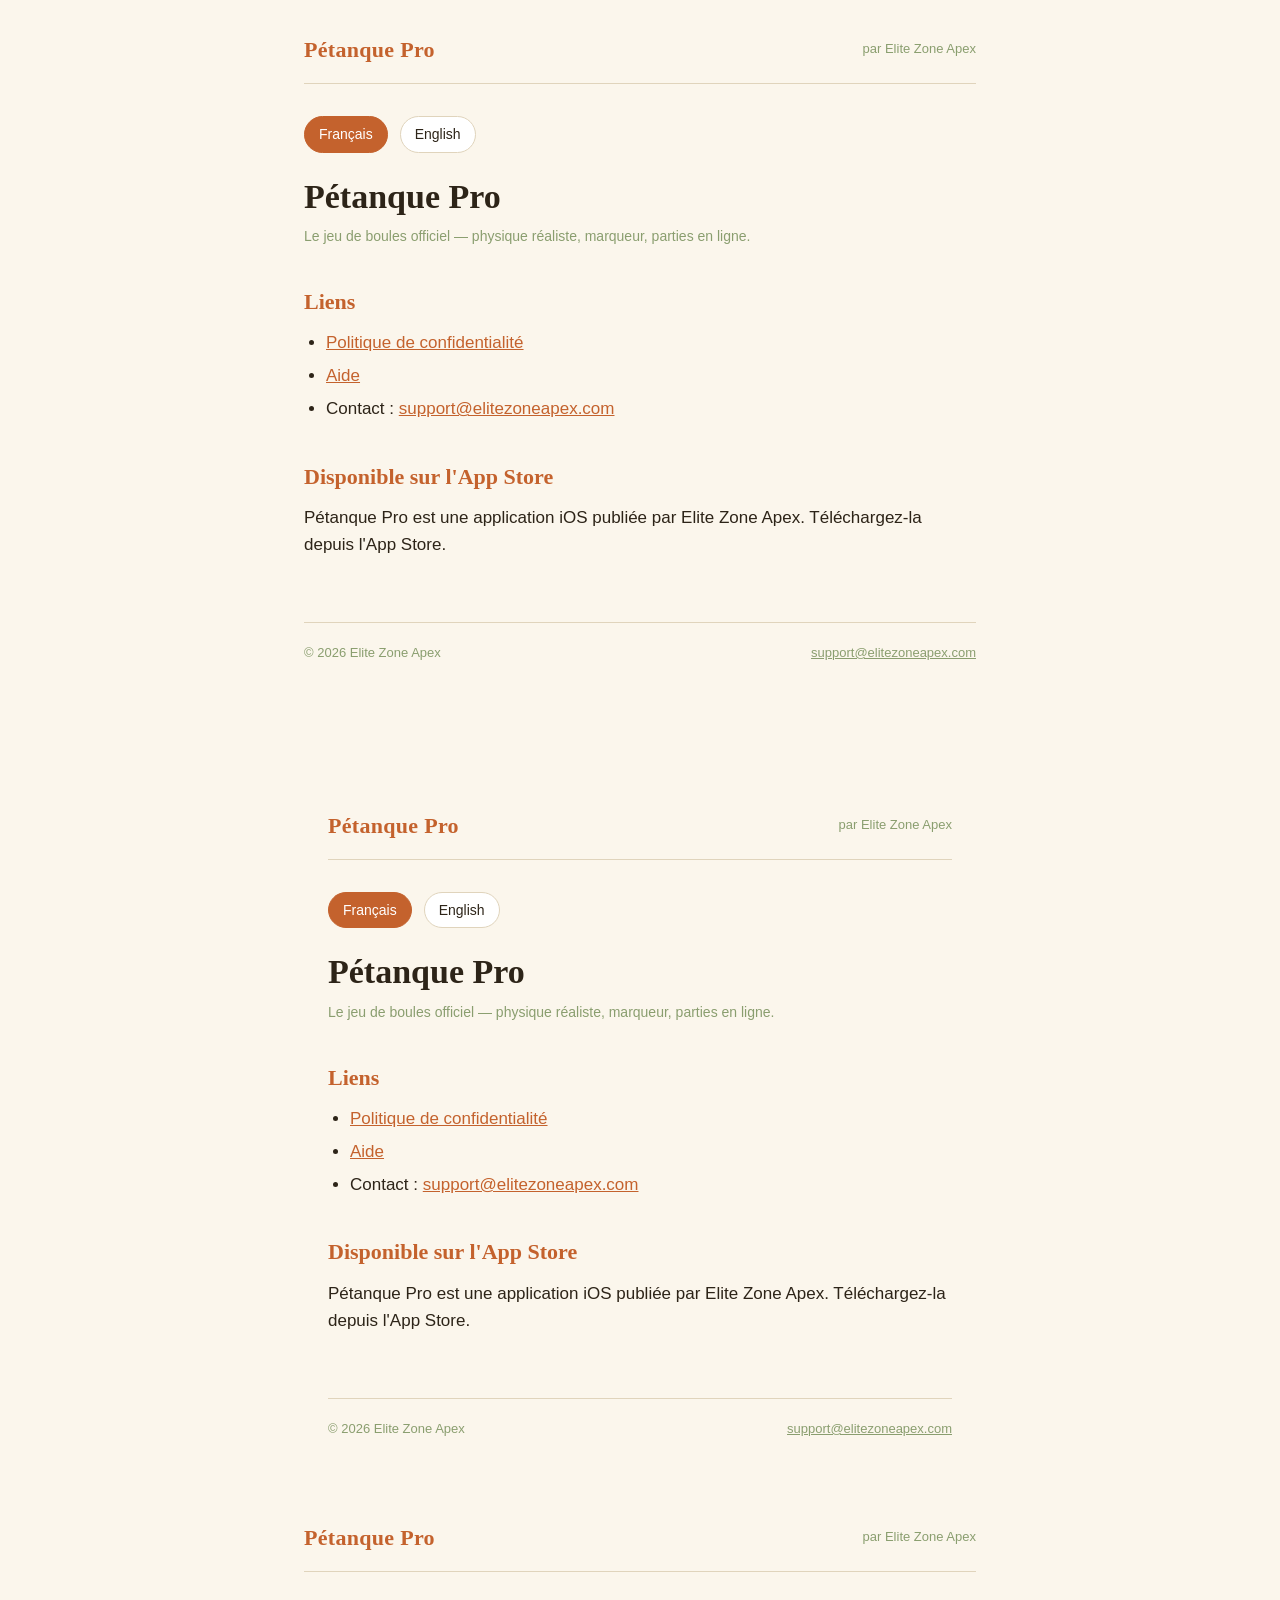
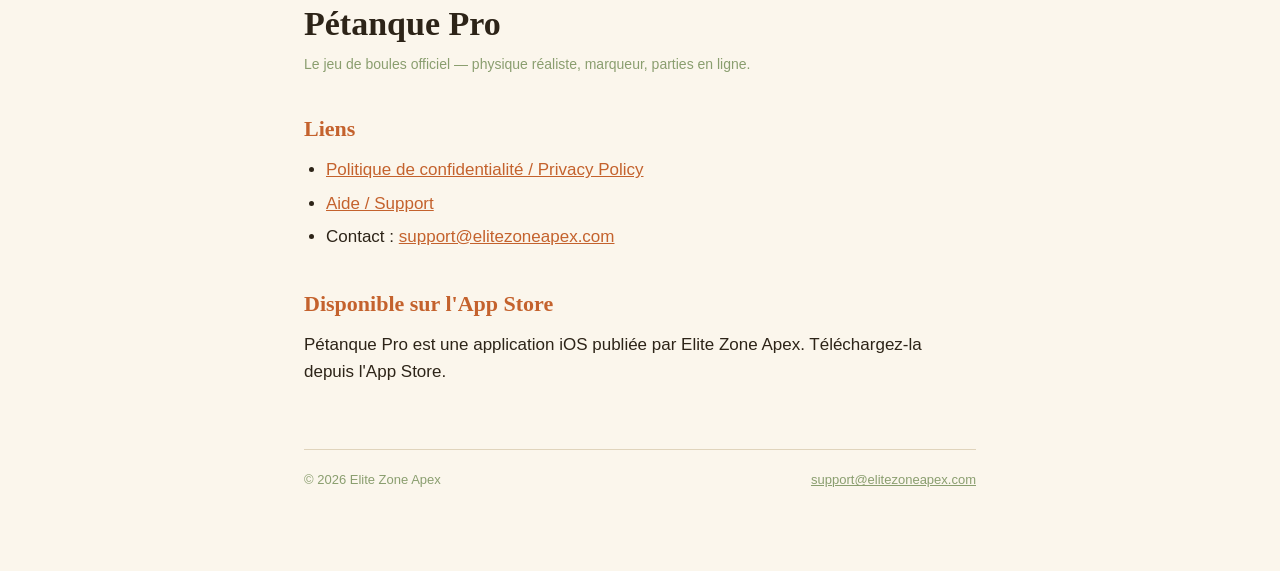
==== index.html @ 330d8aa6 "Update index.html" ====
<!DOCTYPE html>
<html lang="fr">
<head>
<meta charset="UTF-8">
<meta name="viewport" content="width=device-width, initial-scale=1.0">
<title>Pétanque Pro</title>
<meta name="description" content="Pétanque Pro — le jeu de boules officiel par Elite Zone Apex.">
<link rel="stylesheet" href="styles.css">
</head><!DOCTYPE html>
<html lang="fr">
<head>
<meta charset="UTF-8">
<meta name="viewport" content="width=device-width, initial-scale=1.0">
<title>Pétanque Pro</title>
<meta name="description" content="Pétanque Pro — le jeu de boules officiel par Elite Zone Apex.">
<link rel="stylesheet" href="styles.css">
</head>
<body>
<div class="wrap">
  <header class="brand">
    <div class="logo">Pétanque Pro</div>
    <div class="by"><span class="by-fr">par</span><span class="by-en" style="display:none;">by</span> Elite Zone Apex</div>
  </header>

  <nav class="lang">
    <a href="#fr" id="tab-fr" class="active" onclick="switchLang('fr');return false;">Français</a>
    <a href="#en" id="tab-en" onclick="switchLang('en');return false;">English</a>
  </nav>

  <section class="section active" id="fr">
    <h1>Pétanque Pro</h1>
    <p class="meta">Le jeu de boules officiel — physique réaliste, marqueur, parties en ligne.</p>

    <h2>Liens</h2>
    <ul>
      <li><a href="privacy.html">Politique de confidentialité</a></li>
      <li><a href="support.html">Aide</a></li>
      <li>Contact : <a href="mailto:support@elitezoneapex.com">support@elitezoneapex.com</a></li>
    </ul>

    <h2>Disponible sur l'App Store</h2>
    <p>Pétanque Pro est une application iOS publiée par Elite Zone Apex. Téléchargez-la depuis l'App Store.</p>
  </section>

  <section class="section" id="en">
    <h1>Pétanque Pro</h1>
    <p class="meta">The official boules game — realistic physics, scorekeeper, online play.</p>

    <h2>Links</h2>
    <ul>
      <li><a href="privacy.html#en">Privacy Policy</a></li>
      <li><a href="support.html#en">Support</a></li>
      <li>Contact: <a href="mailto:support@elitezoneapex.com">support@elitezoneapex.com</a></li>
    </ul>

    <h2>Available on the App Store</h2>
    <p>Pétanque Pro is an iOS app published by Elite Zone Apex. Download it from the App Store.</p>
  </section>

  <footer>
    <span>© 2026 Elite Zone Apex</span>
    <span><a href="mailto:support@elitezoneapex.com">support@elitezoneapex.com</a></span>
  </footer>
</div>

<script>
function switchLang(lang) {
  document.querySelectorAll('.section').forEach(s => s.classList.remove('active'));
  document.getElementById(lang).classList.add('active');
  document.querySelectorAll('nav.lang a').forEach(a => a.classList.remove('active'));
  document.getElementById('tab-' + lang).classList.add('active');
  document.querySelectorAll('.by-fr').forEach(e => e.style.display = lang === 'fr' ? '' : 'none');
  document.querySelectorAll('.by-en').forEach(e => e.style.display = lang === 'en' ? '' : 'none');
  document.documentElement.lang = lang;
  history.replaceState(null, '', '#' + lang);
}
if (location.hash === '#en') switchLang('en');
</script>
</body>
</html>

<body>
<div class="wrap"><!DOCTYPE html>
<html lang="fr">
<head>
<meta charset="UTF-8">
<meta name="viewport" content="width=device-width, initial-scale=1.0">
<title>Pétanque Pro</title>
<meta name="description" content="Pétanque Pro — le jeu de boules officiel par Elite Zone Apex.">
<link rel="stylesheet" href="styles.css">
</head>
<body>
<div class="wrap">
  <header class="brand">
    <div class="logo">Pétanque Pro</div>
    <div class="by">par Elite Zone Apex</div>
  </header>

  <nav class="lang">
    <a href="#fr" id="tab-fr" class="active" onclick="switchLang('fr');return false;">Français</a>
    <a href="#en" id="tab-en" onclick="switchLang('en');return false;">English</a>
  </nav>

  <section class="section active" id="fr">
    <h1>Pétanque Pro</h1>
    <p class="meta">Le jeu de boules officiel — physique réaliste, marqueur, parties en ligne.</p>

    <h2>Liens</h2>
    <ul>
      <li><a href="privacy.html">Politique de confidentialité</a></li>
      <li><a href="support.html">Aide</a></li>
      <li>Contact : <a href="mailto:support@elitezoneapex.com">support@elitezoneapex.com</a></li>
    </ul>

    <h2>Disponible sur l'App Store</h2>
    <p>Pétanque Pro est une application iOS publiée par Elite Zone Apex. Téléchargez-la depuis l'App Store.</p>
  </section>

  <section class="section" id="en">
    <h1>Pétanque Pro</h1>
    <p class="meta">The official boules game — realistic physics, scorekeeper, online play.</p>

    <h2>Links</h2>
    <ul>
      <li><a href="privacy.html#en">Privacy Policy</a></li>
      <li><a href="support.html#en">Support</a></li>
      <li>Contact: <a href="mailto:support@elitezoneapex.com">support@elitezoneapex.com</a></li>
    </ul>

    <h2>Available on the App Store</h2>
    <p>Pétanque Pro is an iOS app published by Elite Zone Apex. Download it from the App Store.</p>
  </section>

  <footer>
    <span>© 2026 Elite Zone Apex</span>
    <span><a href="mailto:support@elitezoneapex.com">support@elitezoneapex.com</a></span>
  </footer>
</div>

<script>
function switchLang(lang) {
  document.querySelectorAll('.section').forEach(s => s.classList.remove('active'));
  document.getElementById(lang).classList.add('active');
  document.querySelectorAll('nav.lang a').forEach(a => a.classList.remove('active'));
  document.getElementById('tab-' + lang).classList.add('active');
  history.replaceState(null, '', '#' + lang);
}
if (location.hash === '#en') switchLang('en');
</script>
</body>
</html>

  <header class="brand">
    <div class="logo">Pétanque Pro</div>
    <div class="by">par Elite Zone Apex</div>
  </header>

  <h1>Pétanque Pro</h1>
  <p class="meta">Le jeu de boules officiel — physique réaliste, marqueur, parties en ligne.</p>

  <h2>Liens</h2>
  <ul>
    <li><a href="privacy.html">Politique de confidentialité / Privacy Policy</a></li>
    <li><a href="support.html">Aide / Support</a></li>
    <li>Contact : <a href="mailto:support@elitezoneapex.com">support@elitezoneapex.com</a></li>
  </ul>

  <h2>Disponible sur l'App Store</h2>
  <p>Pétanque Pro est une application iOS publiée par Elite Zone Apex. Téléchargez-la depuis l'App Store.</p>

  <footer>
    <span>© 2026 Elite Zone Apex</span>
    <span><a href="mailto:support@elitezoneapex.com">support@elitezoneapex.com</a></span>
  </footer>
</div>
</body>
</html>
---- styles.css ----
:root {
  --terracotta: #C4622D;
  --sage: #8A9E6F;
  --cream: #F2E8D5;
  --sky: #87AABF;
  --ink: #2D2418;
  --paper: #FBF6EC;
  --rule: #E0D4BC;
}

* { box-sizing: border-box; }

html { -webkit-text-size-adjust: 100%; }

body {
  margin: 0;
  font-family: -apple-system, BlinkMacSystemFont, "Nunito", "Helvetica Neue", Arial, sans-serif;
  background: var(--paper);
  color: var(--ink);
  line-height: 1.6;
  font-size: 17px;
}

.wrap {
  max-width: 720px;
  margin: 0 auto;
  padding: 32px 24px 80px;
}

header.brand {
  display: flex;
  align-items: center;
  justify-content: space-between;
  border-bottom: 1px solid var(--rule);
  padding-bottom: 16px;
  margin-bottom: 32px;
}

header.brand .logo {
  font-family: "Playfair Display", "Georgia", serif;
  font-size: 22px;
  color: var(--terracotta);
  font-weight: 700;
  letter-spacing: 0.3px;
}

header.brand .by {
  font-size: 13px;
  color: var(--sage);
}

nav.lang {
  display: flex;
  gap: 12px;
  margin-bottom: 24px;
}

nav.lang a {
  display: inline-block;
  padding: 6px 14px;
  border: 1px solid var(--rule);
  border-radius: 999px;
  text-decoration: none;
  color: var(--ink);
  font-size: 14px;
  background: white;
}

nav.lang a.active {
  background: var(--terracotta);
  color: white;
  border-color: var(--terracotta);
}

h1 {
  font-family: "Playfair Display", "Georgia", serif;
  font-size: 34px;
  line-height: 1.2;
  margin: 0 0 8px;
  color: var(--ink);
}

.meta {
  color: var(--sage);
  font-size: 14px;
  margin-bottom: 28px;
}

h2 {
  font-family: "Playfair Display", "Georgia", serif;
  font-size: 22px;
  margin-top: 36px;
  margin-bottom: 10px;
  color: var(--terracotta);
}

h3 {
  font-size: 17px;
  margin-top: 20px;
  margin-bottom: 6px;
  color: var(--ink);
}

p, ul { margin: 0 0 14px; }
ul { padding-left: 22px; }
li { margin-bottom: 6px; }

a { color: var(--terracotta); }

strong { color: var(--ink); }

footer {
  margin-top: 64px;
  padding-top: 20px;
  border-top: 1px solid var(--rule);
  font-size: 13px;
  color: var(--sage);
  display: flex;
  justify-content: space-between;
  flex-wrap: wrap;
  gap: 12px;
}

footer a { color: var(--sage); }

.section { display: none; }
.section.active { display: block; }

@media (max-width: 480px) {
  h1 { font-size: 28px; }
  h2 { font-size: 19px; }
  .wrap { padding: 24px 18px 60px; }
}
---- styles.css ----
:root {
  --terracotta: #C4622D;
  --sage: #8A9E6F;
  --cream: #F2E8D5;
  --sky: #87AABF;
  --ink: #2D2418;
  --paper: #FBF6EC;
  --rule: #E0D4BC;
}

* { box-sizing: border-box; }

html { -webkit-text-size-adjust: 100%; }

body {
  margin: 0;
  font-family: -apple-system, BlinkMacSystemFont, "Nunito", "Helvetica Neue", Arial, sans-serif;
  background: var(--paper);
  color: var(--ink);
  line-height: 1.6;
  font-size: 17px;
}

.wrap {
  max-width: 720px;
  margin: 0 auto;
  padding: 32px 24px 80px;
}

header.brand {
  display: flex;
  align-items: center;
  justify-content: space-between;
  border-bottom: 1px solid var(--rule);
  padding-bottom: 16px;
  margin-bottom: 32px;
}

header.brand .logo {
  font-family: "Playfair Display", "Georgia", serif;
  font-size: 22px;
  color: var(--terracotta);
  font-weight: 700;
  letter-spacing: 0.3px;
}

header.brand .by {
  font-size: 13px;
  color: var(--sage);
}

nav.lang {
  display: flex;
  gap: 12px;
  margin-bottom: 24px;
}

nav.lang a {
  display: inline-block;
  padding: 6px 14px;
  border: 1px solid var(--rule);
  border-radius: 999px;
  text-decoration: none;
  color: var(--ink);
  font-size: 14px;
  background: white;
}

nav.lang a.active {
  background: var(--terracotta);
  color: white;
  border-color: var(--terracotta);
}

h1 {
  font-family: "Playfair Display", "Georgia", serif;
  font-size: 34px;
  line-height: 1.2;
  margin: 0 0 8px;
  color: var(--ink);
}

.meta {
  color: var(--sage);
  font-size: 14px;
  margin-bottom: 28px;
}

h2 {
  font-family: "Playfair Display", "Georgia", serif;
  font-size: 22px;
  margin-top: 36px;
  margin-bottom: 10px;
  color: var(--terracotta);
}

h3 {
  font-size: 17px;
  margin-top: 20px;
  margin-bottom: 6px;
  color: var(--ink);
}

p, ul { margin: 0 0 14px; }
ul { padding-left: 22px; }
li { margin-bottom: 6px; }

a { color: var(--terracotta); }

strong { color: var(--ink); }

footer {
  margin-top: 64px;
  padding-top: 20px;
  border-top: 1px solid var(--rule);
  font-size: 13px;
  color: var(--sage);
  display: flex;
  justify-content: space-between;
  flex-wrap: wrap;
  gap: 12px;
}

footer a { color: var(--sage); }

.section { display: none; }
.section.active { display: block; }

@media (max-width: 480px) {
  h1 { font-size: 28px; }
  h2 { font-size: 19px; }
  .wrap { padding: 24px 18px 60px; }
}
---- styles.css ----
:root {
  --terracotta: #C4622D;
  --sage: #8A9E6F;
  --cream: #F2E8D5;
  --sky: #87AABF;
  --ink: #2D2418;
  --paper: #FBF6EC;
  --rule: #E0D4BC;
}

* { box-sizing: border-box; }

html { -webkit-text-size-adjust: 100%; }

body {
  margin: 0;
  font-family: -apple-system, BlinkMacSystemFont, "Nunito", "Helvetica Neue", Arial, sans-serif;
  background: var(--paper);
  color: var(--ink);
  line-height: 1.6;
  font-size: 17px;
}

.wrap {
  max-width: 720px;
  margin: 0 auto;
  padding: 32px 24px 80px;
}

header.brand {
  display: flex;
  align-items: center;
  justify-content: space-between;
  border-bottom: 1px solid var(--rule);
  padding-bottom: 16px;
  margin-bottom: 32px;
}

header.brand .logo {
  font-family: "Playfair Display", "Georgia", serif;
  font-size: 22px;
  color: var(--terracotta);
  font-weight: 700;
  letter-spacing: 0.3px;
}

header.brand .by {
  font-size: 13px;
  color: var(--sage);
}

nav.lang {
  display: flex;
  gap: 12px;
  margin-bottom: 24px;
}

nav.lang a {
  display: inline-block;
  padding: 6px 14px;
  border: 1px solid var(--rule);
  border-radius: 999px;
  text-decoration: none;
  color: var(--ink);
  font-size: 14px;
  background: white;
}

nav.lang a.active {
  background: var(--terracotta);
  color: white;
  border-color: var(--terracotta);
}

h1 {
  font-family: "Playfair Display", "Georgia", serif;
  font-size: 34px;
  line-height: 1.2;
  margin: 0 0 8px;
  color: var(--ink);
}

.meta {
  color: var(--sage);
  font-size: 14px;
  margin-bottom: 28px;
}

h2 {
  font-family: "Playfair Display", "Georgia", serif;
  font-size: 22px;
  margin-top: 36px;
  margin-bottom: 10px;
  color: var(--terracotta);
}

h3 {
  font-size: 17px;
  margin-top: 20px;
  margin-bottom: 6px;
  color: var(--ink);
}

p, ul { margin: 0 0 14px; }
ul { padding-left: 22px; }
li { margin-bottom: 6px; }

a { color: var(--terracotta); }

strong { color: var(--ink); }

footer {
  margin-top: 64px;
  padding-top: 20px;
  border-top: 1px solid var(--rule);
  font-size: 13px;
  color: var(--sage);
  display: flex;
  justify-content: space-between;
  flex-wrap: wrap;
  gap: 12px;
}

footer a { color: var(--sage); }

.section { display: none; }
.section.active { display: block; }

@media (max-width: 480px) {
  h1 { font-size: 28px; }
  h2 { font-size: 19px; }
  .wrap { padding: 24px 18px 60px; }
}
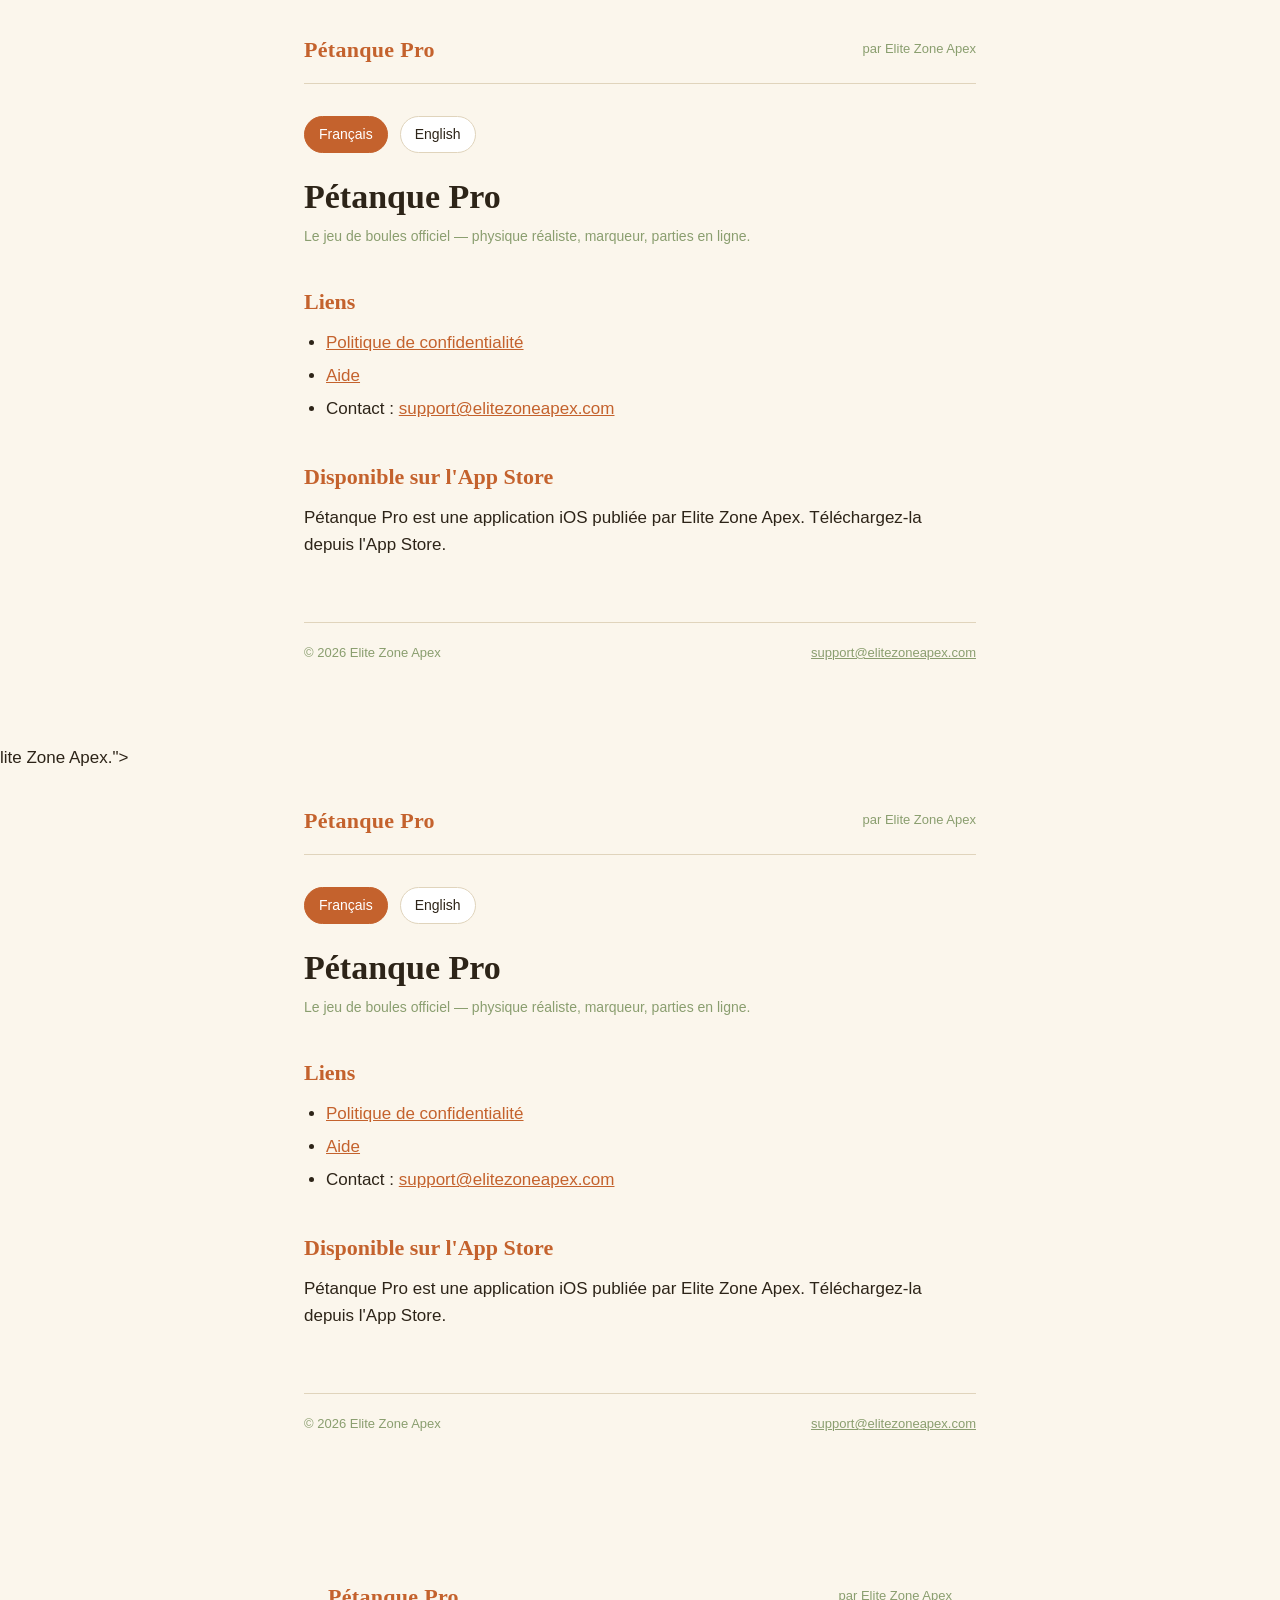
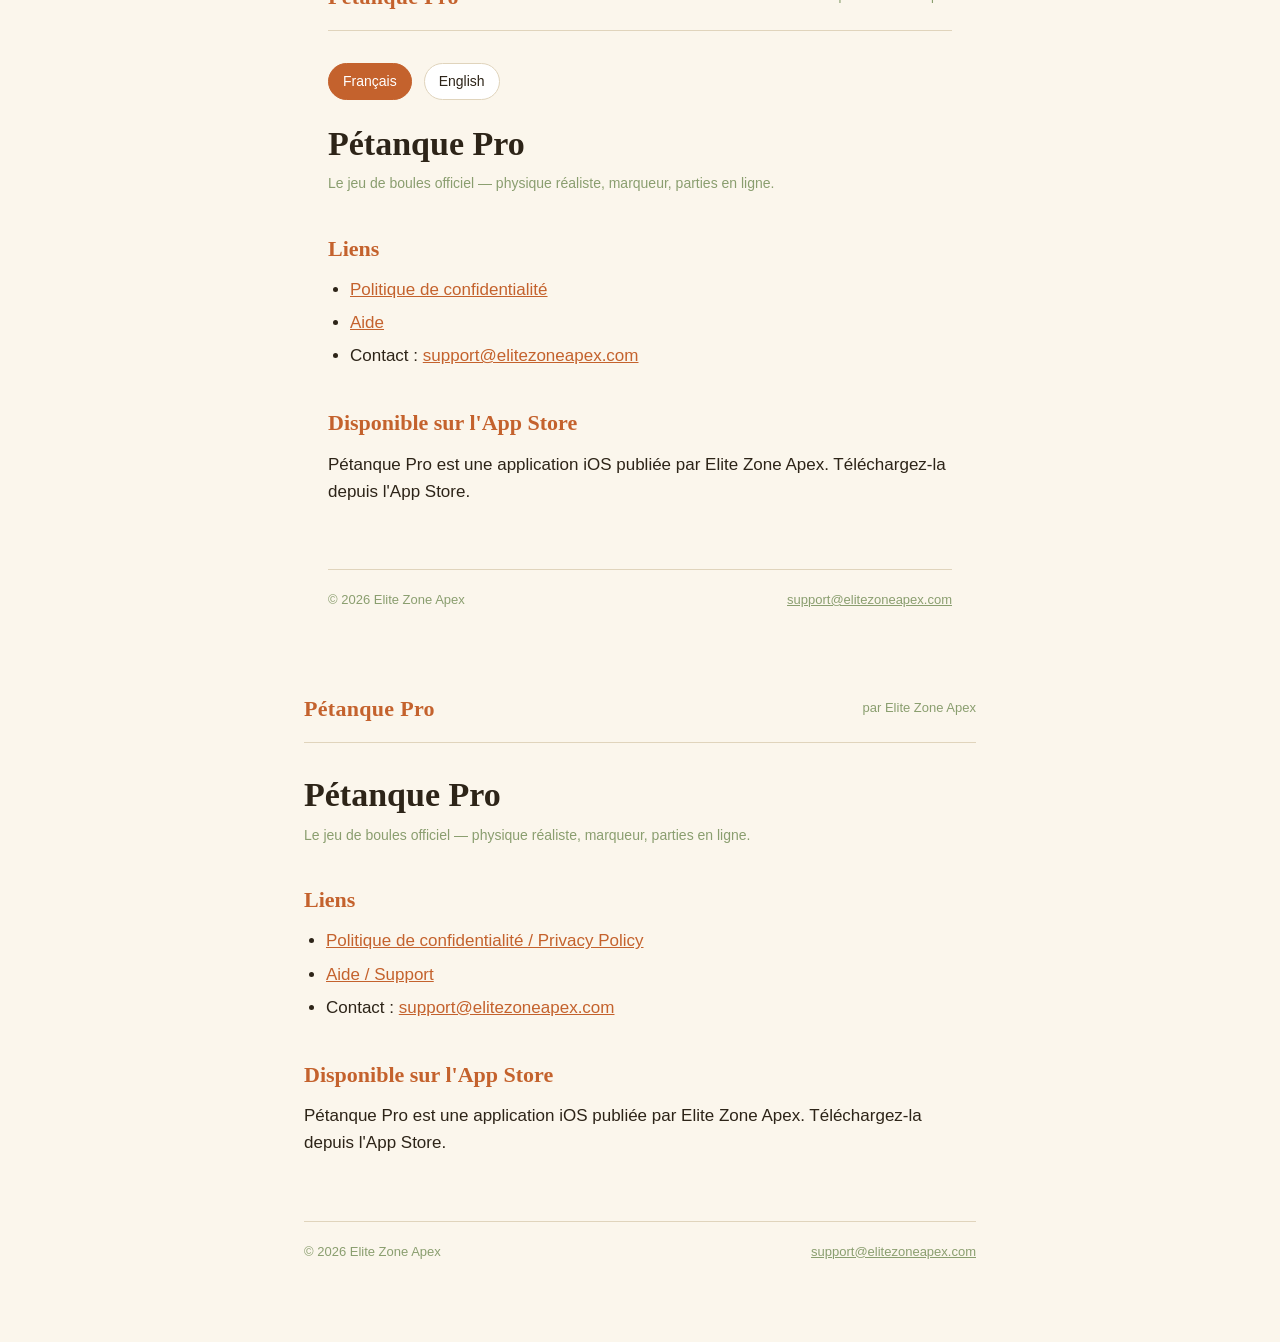
==== commit 8967fc11: "Update index.html" ====
--- a/index.html
+++ b/index.html
@@ -7,6 +7,12 @@
 <meta name="description" content="Pétanque Pro — le jeu de boules officiel par Elite Zone Apex.">
 <link rel="stylesheet" href="styles.css">
 </head><!DOCTYPE html>
+<html lang="fr">
+<head>
+<meta charset="UTF-8">
+<meta name="viewport" content="width=device-width, initial-scale=1.0">
+<title>Pétanque Pro</title>
+<meta name="description" content="Pétanque Pro — le jeu de boules officiel par E<!DOCTYPE html>
 <html lang="fr">
 <head>
 <meta charset="UTF-8">
@@ -78,6 +84,72 @@
 </script>
 </body>
 </html>
+lite Zone Apex.">
+<link rel="stylesheet" href="styles.css">
+</head>
+<body>
+<div class="wrap">
+  <header class="brand">
+    <div class="logo">Pétanque Pro</div>
+    <div class="by"><span class="by-fr">par</span><span class="by-en" style="display:none;">by</span> Elite Zone Apex</div>
+  </header>
+
+  <nav class="lang">
+    <a href="#fr" id="tab-fr" class="active" onclick="switchLang('fr');return false;">Français</a>
+    <a href="#en" id="tab-en" onclick="switchLang('en');return false;">English</a>
+  </nav>
+
+  <section class="section active" id="fr">
+    <h1>Pétanque Pro</h1>
+    <p class="meta">Le jeu de boules officiel — physique réaliste, marqueur, parties en ligne.</p>
+
+    <h2>Liens</h2>
+    <ul>
+      <li><a href="privacy.html">Politique de confidentialité</a></li>
+      <li><a href="support.html">Aide</a></li>
+      <li>Contact : <a href="mailto:support@elitezoneapex.com">support@elitezoneapex.com</a></li>
+    </ul>
+
+    <h2>Disponible sur l'App Store</h2>
+    <p>Pétanque Pro est une application iOS publiée par Elite Zone Apex. Téléchargez-la depuis l'App Store.</p>
+  </section>
+
+  <section class="section" id="en">
+    <h1>Pétanque Pro</h1>
+    <p class="meta">The official boules game — realistic physics, scorekeeper, online play.</p>
+
+    <h2>Links</h2>
+    <ul>
+      <li><a href="privacy.html#en">Privacy Policy</a></li>
+      <li><a href="support.html#en">Support</a></li>
+      <li>Contact: <a href="mailto:support@elitezoneapex.com">support@elitezoneapex.com</a></li>
+    </ul>
+
+    <h2>Available on the App Store</h2>
+    <p>Pétanque Pro is an iOS app published by Elite Zone Apex. Download it from the App Store.</p>
+  </section>
+
+  <footer>
+    <span>© 2026 Elite Zone Apex</span>
+    <span><a href="mailto:support@elitezoneapex.com">support@elitezoneapex.com</a></span>
+  </footer>
+</div>
+
+<script>
+function switchLang(lang) {
+  document.querySelectorAll('.section').forEach(s => s.classList.remove('active'));
+  document.getElementById(lang).classList.add('active');
+  document.querySelectorAll('nav.lang a').forEach(a => a.classList.remove('active'));
+  document.getElementById('tab-' + lang).classList.add('active');
+  document.querySelectorAll('.by-fr').forEach(e => e.style.display = lang === 'fr' ? '' : 'none');
+  document.querySelectorAll('.by-en').forEach(e => e.style.display = lang === 'en' ? '' : 'none');
+  document.documentElement.lang = lang;
+  history.replaceState(null, '', '#' + lang);
+}
+if (location.hash === '#en') switchLang('en');
+</script>
+</body>
+</html>
 
 <body>
 <div class="wrap"><!DOCTYPE html>
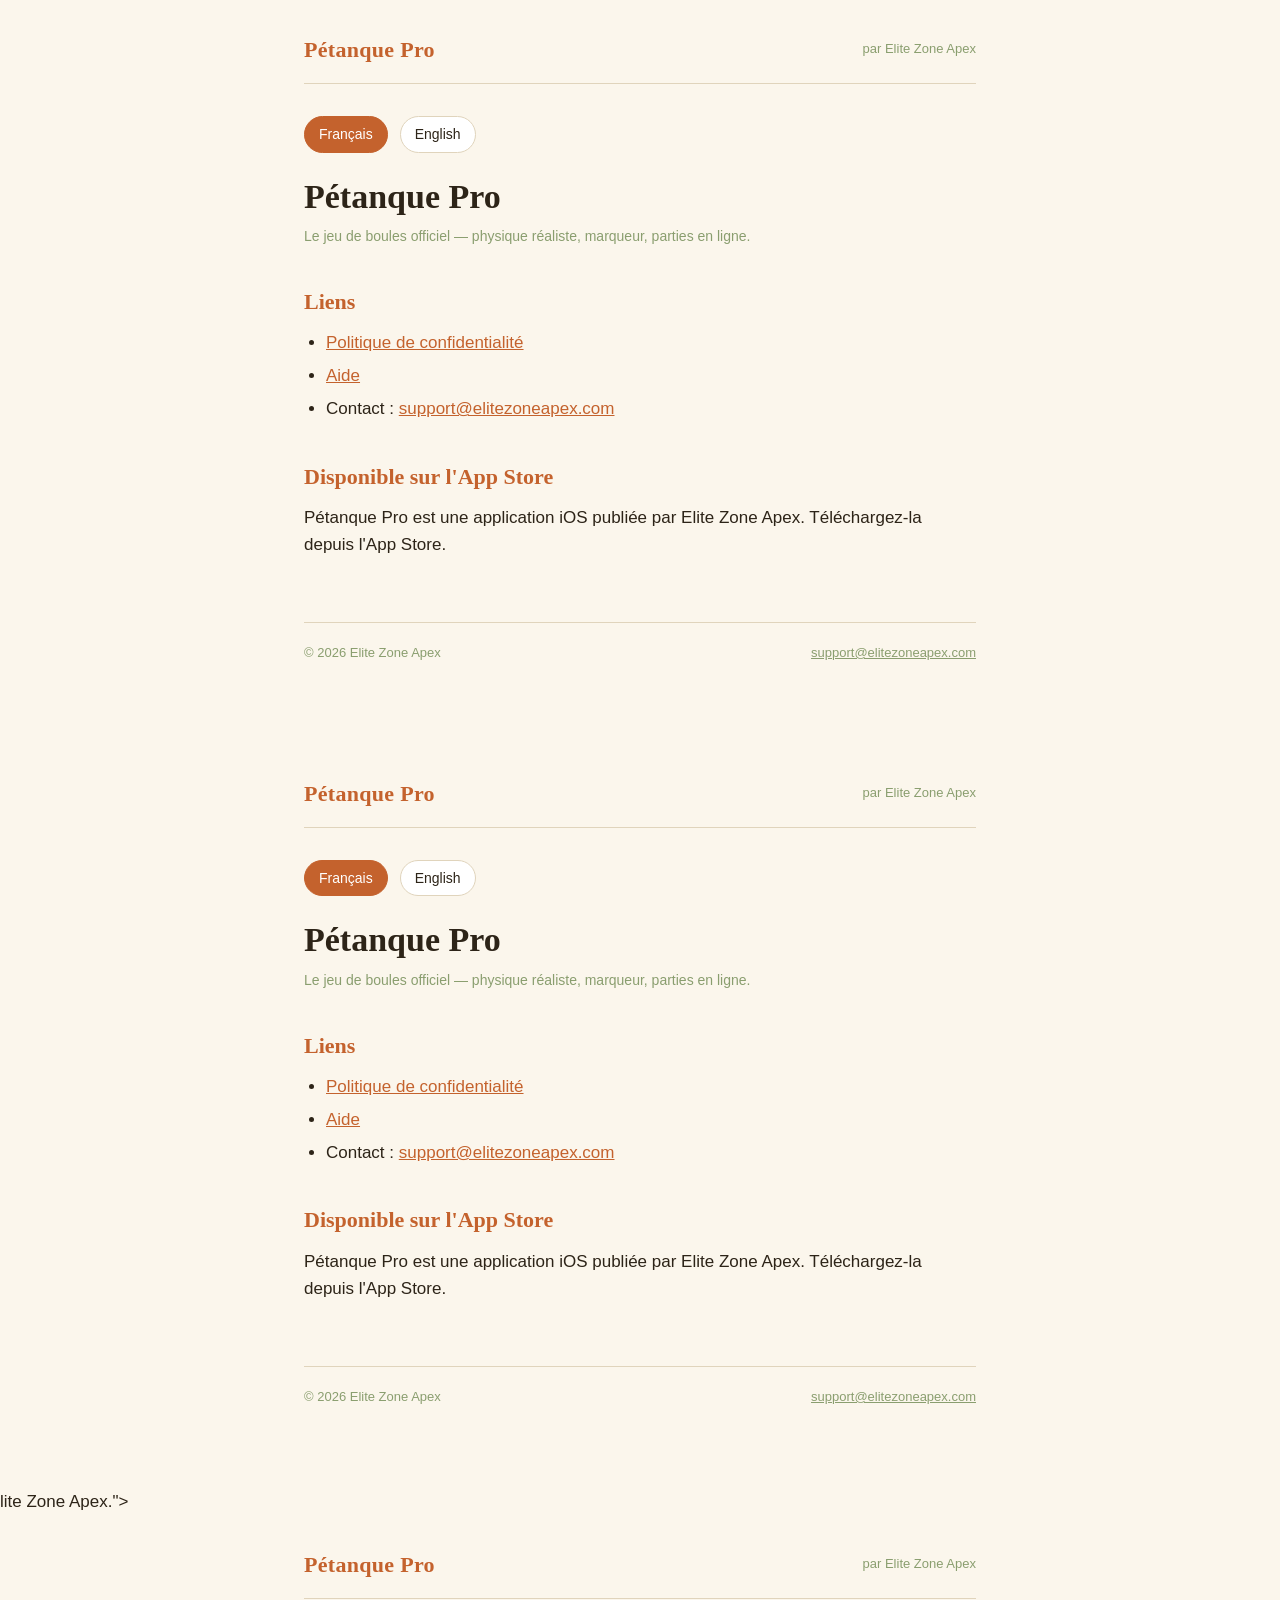
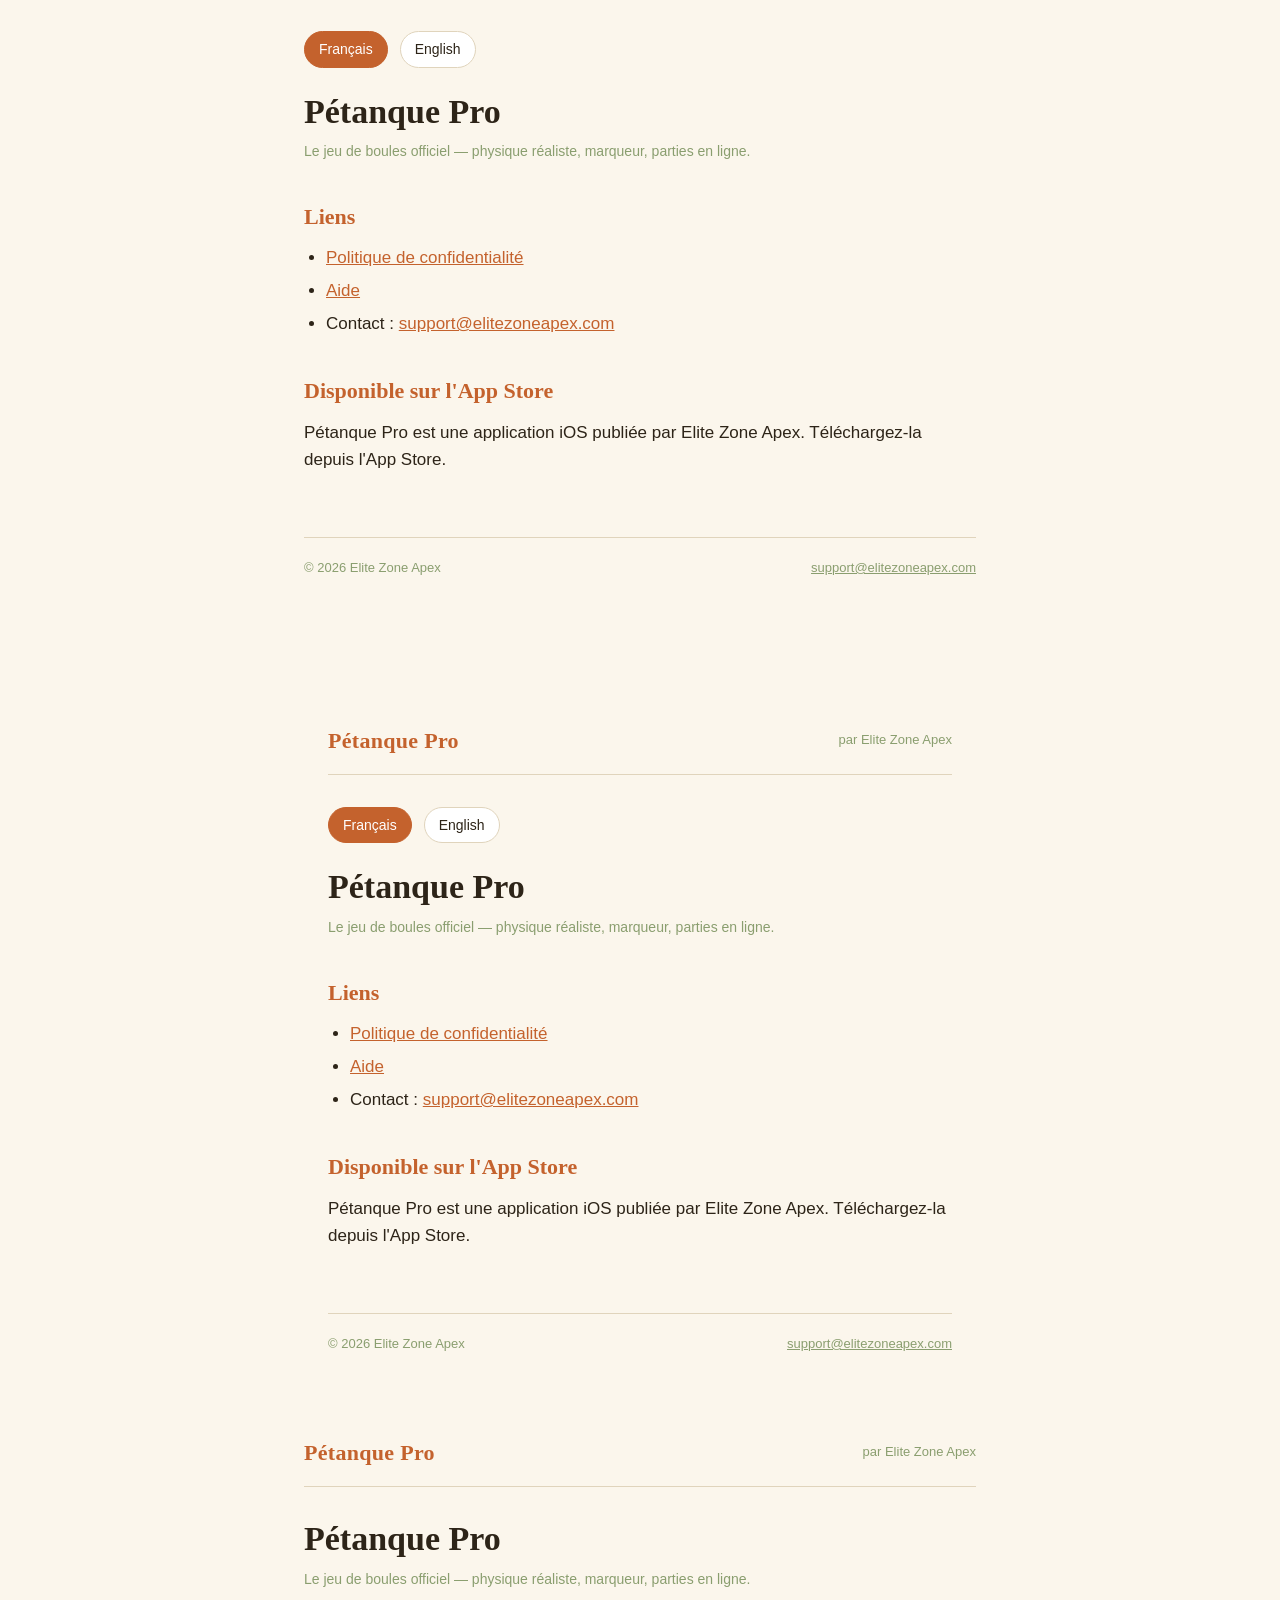
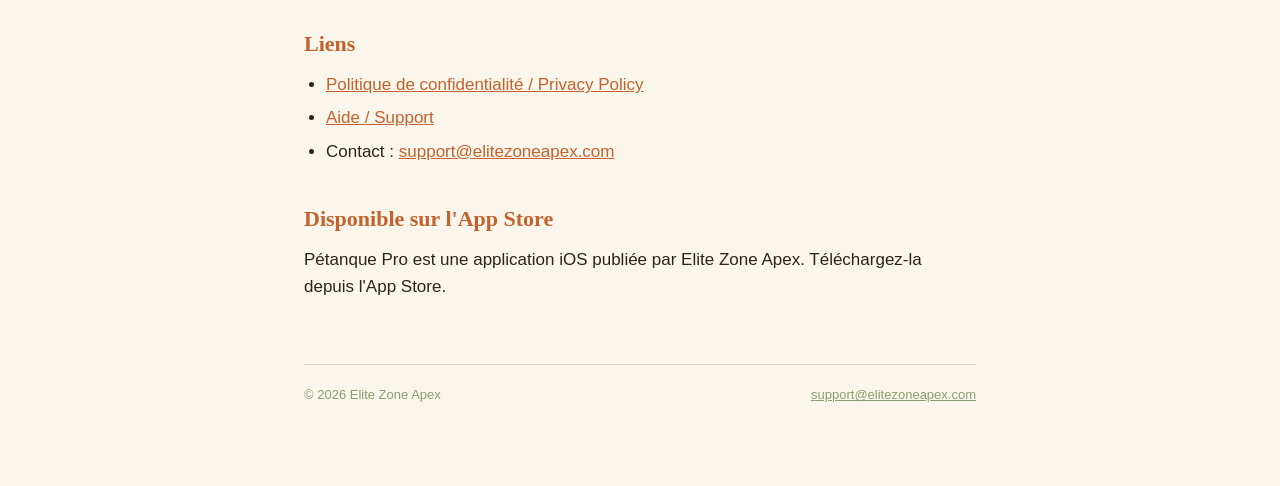
==== commit 1ac2a8e4: "Update index.html" ====
--- a/index.html
+++ b/index.html
@@ -7,12 +7,7 @@
 <meta name="description" content="Pétanque Pro — le jeu de boules officiel par Elite Zone Apex.">
 <link rel="stylesheet" href="styles.css">
 </head><!DOCTYPE html>
-<html lang="fr">
-<head>
-<meta charset="UTF-8">
-<meta name="viewport" content="width=device-width, initial-scale=1.0">
-<title>Pétanque Pro</title>
-<meta name="description" content="Pétanque Pro — le jeu de boules officiel par E<!DOCTYPE html>
+<html lang="fr"><!DOCTYPE html>
 <html lang="fr">
 <head>
 <meta charset="UTF-8">
@@ -84,7 +79,18 @@
 </script>
 </body>
 </html>
-lite Zone Apex.">
+
+<head>
+<meta charset="UTF-8">
+<meta name="viewport" content="width=device-width, initial-scale=1.0">
+<title>Pétanque Pro</title>
+<meta name="description" content="Pétanque Pro — le jeu de boules officiel par E<!DOCTYPE html>
+<html lang="fr">
+<head>
+<meta charset="UTF-8">
+<meta name="viewport" content="width=device-width, initial-scale=1.0">
+<title>Pétanque Pro</title>
+<meta name="description" content="Pétanque Pro — le jeu de boules officiel par Elite Zone Apex.">
 <link rel="stylesheet" href="styles.css">
 </head>
 <body>
@@ -150,6 +156,72 @@
 </script>
 </body>
 </html>
+lite Zone Apex.">
+<link rel="stylesheet" href="styles.css">
+</head>
+<body>
+<div class="wrap">
+  <header class="brand">
+    <div class="logo">Pétanque Pro</div>
+    <div class="by"><span class="by-fr">par</span><span class="by-en" style="display:none;">by</span> Elite Zone Apex</div>
+  </header>
+
+  <nav class="lang">
+    <a href="#fr" id="tab-fr" class="active" onclick="switchLang('fr');return false;">Français</a>
+    <a href="#en" id="tab-en" onclick="switchLang('en');return false;">English</a>
+  </nav>
+
+  <section class="section active" id="fr">
+    <h1>Pétanque Pro</h1>
+    <p class="meta">Le jeu de boules officiel — physique réaliste, marqueur, parties en ligne.</p>
+
+    <h2>Liens</h2>
+    <ul>
+      <li><a href="privacy.html">Politique de confidentialité</a></li>
+      <li><a href="support.html">Aide</a></li>
+      <li>Contact : <a href="mailto:support@elitezoneapex.com">support@elitezoneapex.com</a></li>
+    </ul>
+
+    <h2>Disponible sur l'App Store</h2>
+    <p>Pétanque Pro est une application iOS publiée par Elite Zone Apex. Téléchargez-la depuis l'App Store.</p>
+  </section>
+
+  <section class="section" id="en">
+    <h1>Pétanque Pro</h1>
+    <p class="meta">The official boules game — realistic physics, scorekeeper, online play.</p>
+
+    <h2>Links</h2>
+    <ul>
+      <li><a href="privacy.html#en">Privacy Policy</a></li>
+      <li><a href="support.html#en">Support</a></li>
+      <li>Contact: <a href="mailto:support@elitezoneapex.com">support@elitezoneapex.com</a></li>
+    </ul>
+
+    <h2>Available on the App Store</h2>
+    <p>Pétanque Pro is an iOS app published by Elite Zone Apex. Download it from the App Store.</p>
+  </section>
+
+  <footer>
+    <span>© 2026 Elite Zone Apex</span>
+    <span><a href="mailto:support@elitezoneapex.com">support@elitezoneapex.com</a></span>
+  </footer>
+</div>
+
+<script>
+function switchLang(lang) {
+  document.querySelectorAll('.section').forEach(s => s.classList.remove('active'));
+  document.getElementById(lang).classList.add('active');
+  document.querySelectorAll('nav.lang a').forEach(a => a.classList.remove('active'));
+  document.getElementById('tab-' + lang).classList.add('active');
+  document.querySelectorAll('.by-fr').forEach(e => e.style.display = lang === 'fr' ? '' : 'none');
+  document.querySelectorAll('.by-en').forEach(e => e.style.display = lang === 'en' ? '' : 'none');
+  document.documentElement.lang = lang;
+  history.replaceState(null, '', '#' + lang);
+}
+if (location.hash === '#en') switchLang('en');
+</script>
+</body>
+</html>
 
 <body>
 <div class="wrap"><!DOCTYPE html>
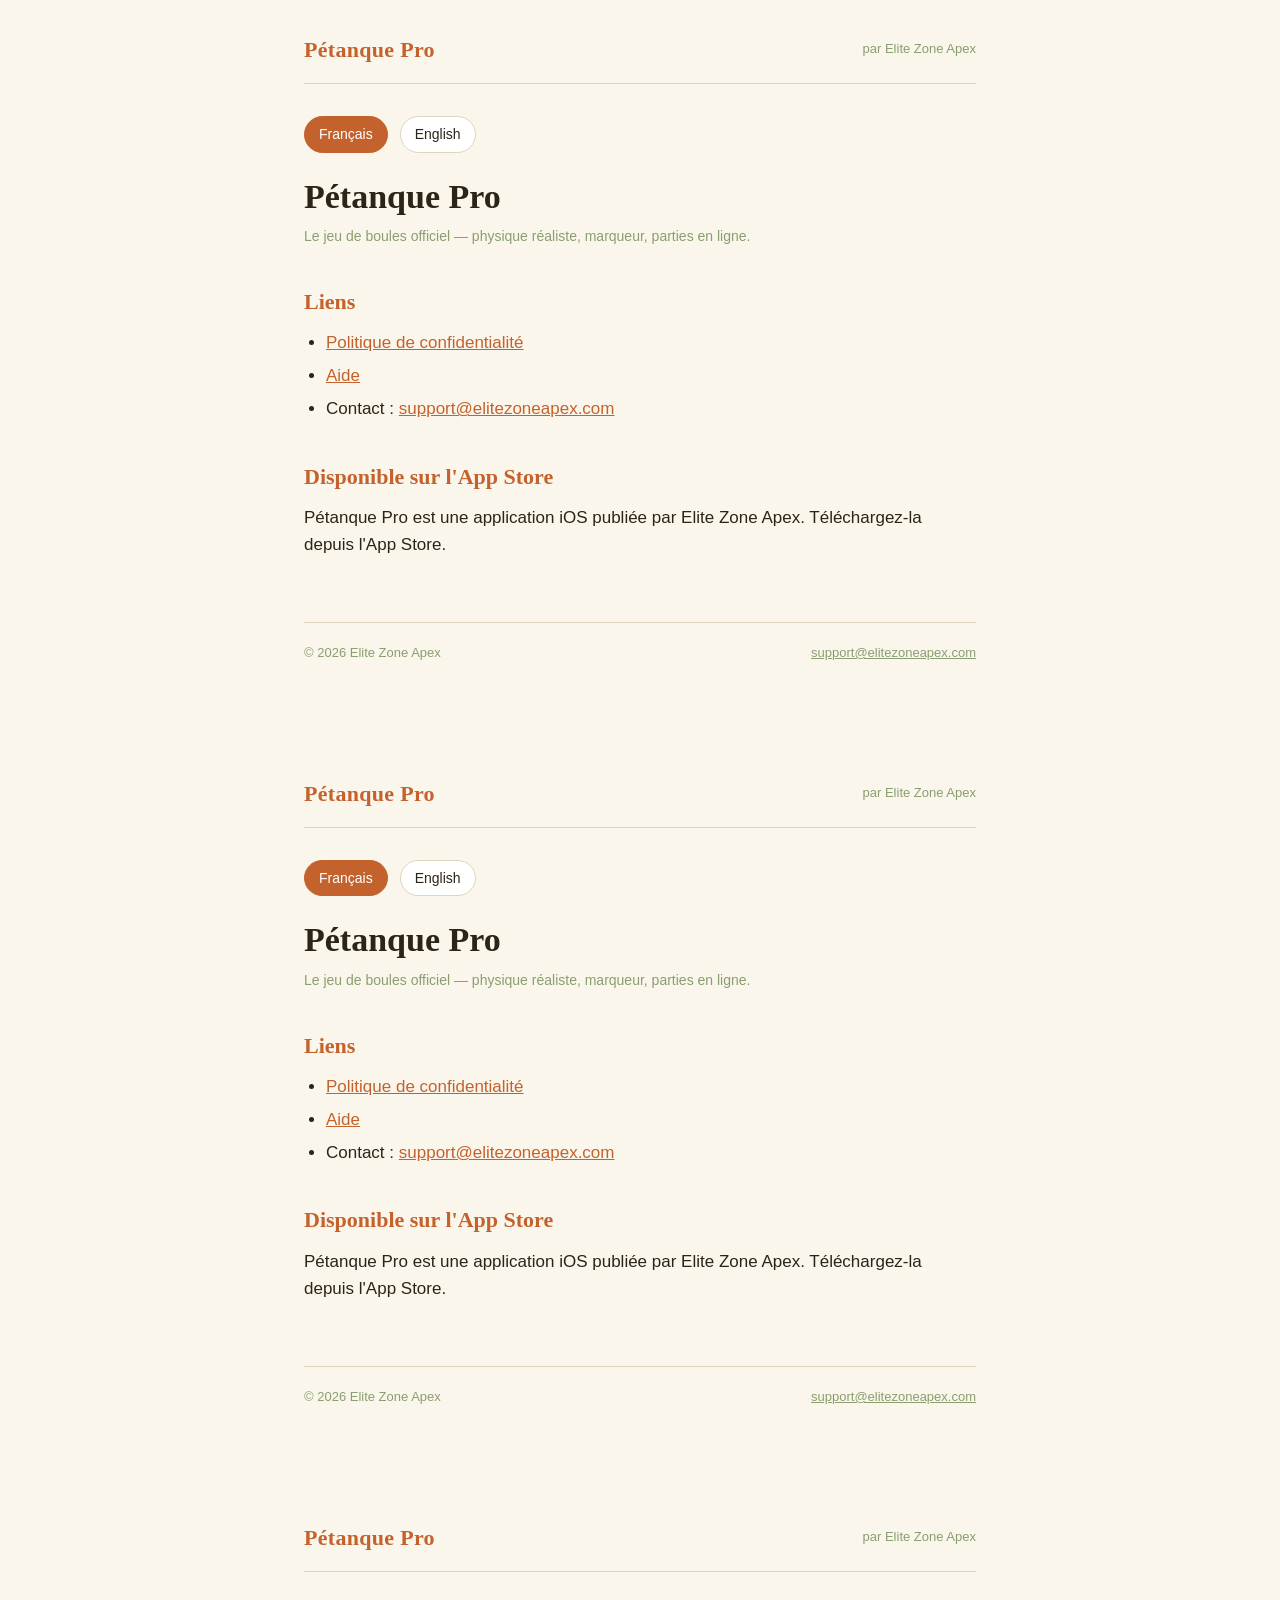
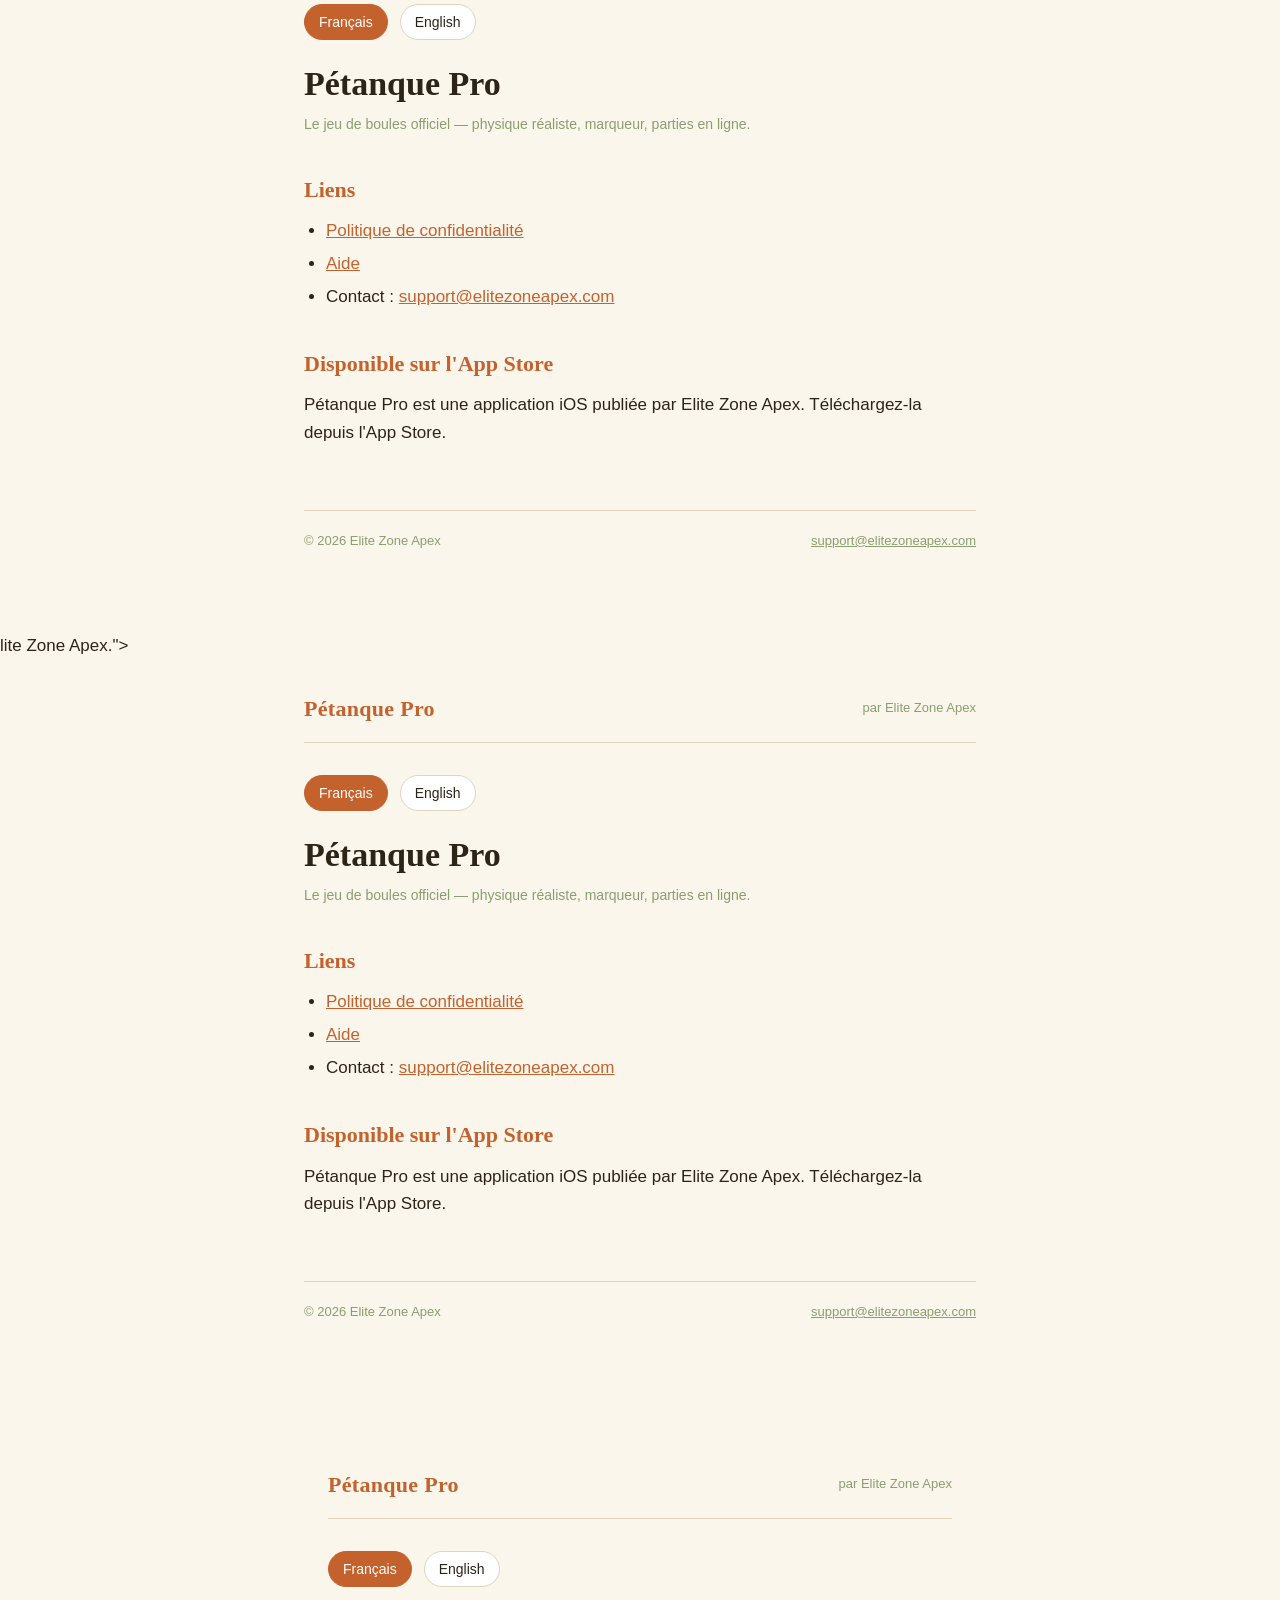
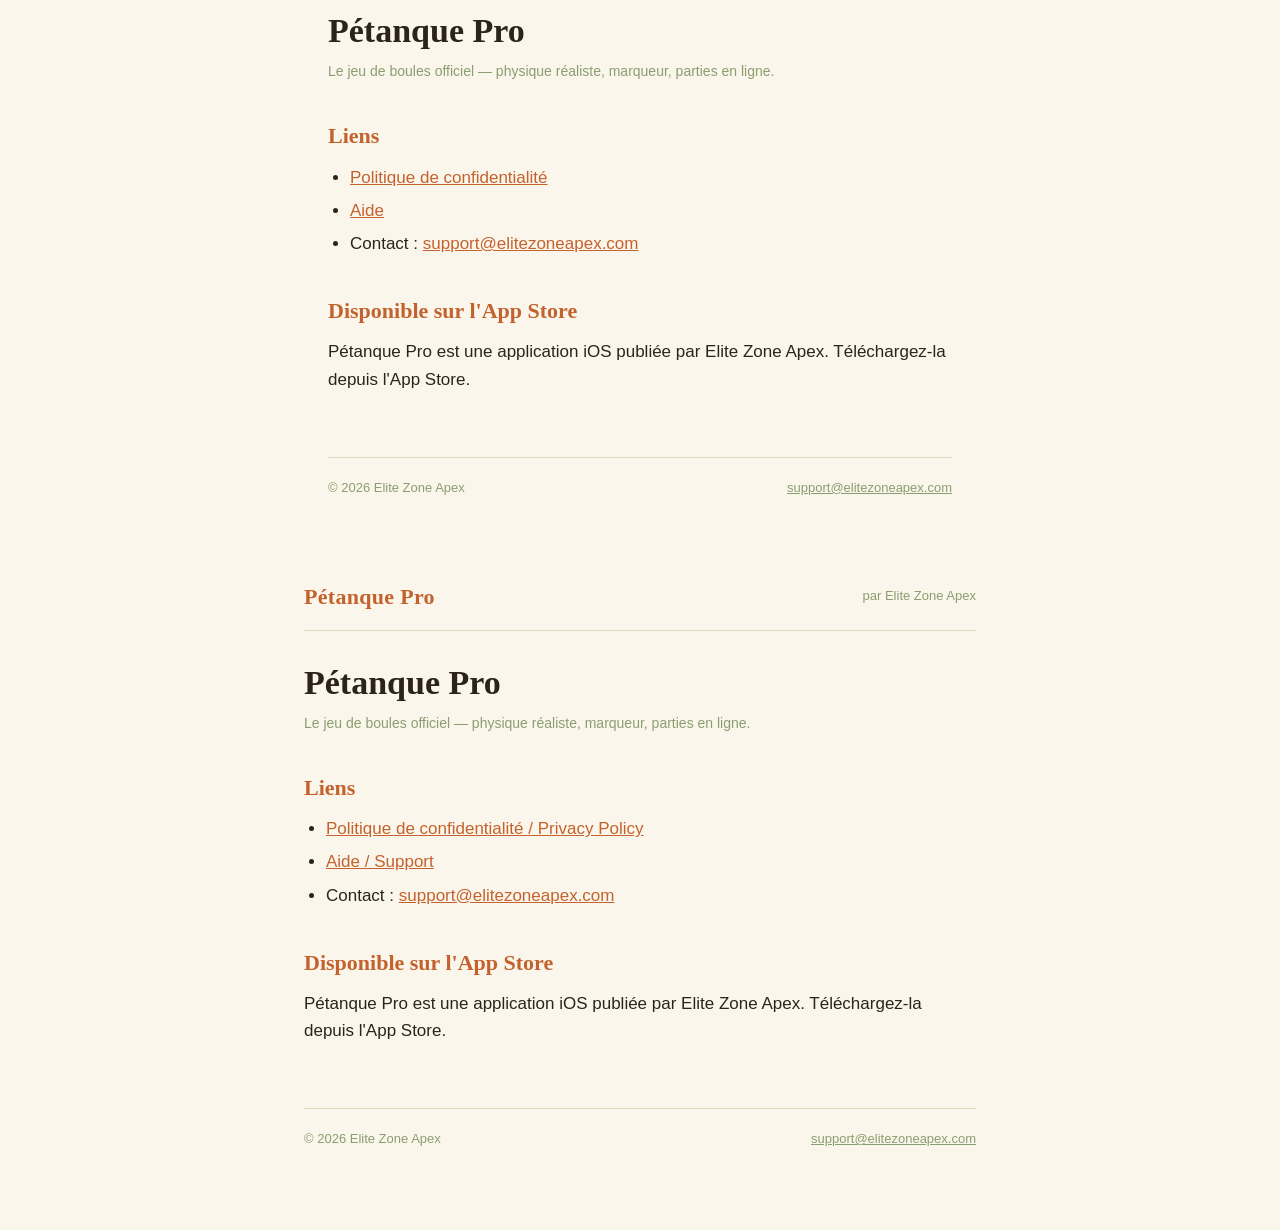
==== commit f7e21bea: "Update index.html" ====
--- a/index.html
+++ b/index.html
@@ -7,7 +7,79 @@
 <meta name="description" content="Pétanque Pro — le jeu de boules officiel par Elite Zone Apex.">
 <link rel="stylesheet" href="styles.css">
 </head><!DOCTYPE html>
-<html lang="fr"><!DOCTYPE html>
+<html lang="fr"><!DOCTYPE html><!DOCTYPE html>
+<html lang="fr">
+<head>
+<meta charset="UTF-8">
+<meta name="viewport" content="width=device-width, initial-scale=1.0">
+<title>Pétanque Pro</title>
+<meta name="description" content="Pétanque Pro — le jeu de boules officiel par Elite Zone Apex.">
+<link rel="stylesheet" href="styles.css">
+</head>
+<body>
+<div class="wrap">
+  <header class="brand">
+    <div class="logo">Pétanque Pro</div>
+    <div class="by"><span class="by-fr">par</span><span class="by-en" style="display:none;">by</span> Elite Zone Apex</div>
+  </header>
+
+  <nav class="lang">
+    <a href="#fr" id="tab-fr" class="active" onclick="switchLang('fr');return false;">Français</a>
+    <a href="#en" id="tab-en" onclick="switchLang('en');return false;">English</a>
+  </nav>
+
+  <section class="section active" id="fr">
+    <h1>Pétanque Pro</h1>
+    <p class="meta">Le jeu de boules officiel — physique réaliste, marqueur, parties en ligne.</p>
+
+    <h2>Liens</h2>
+    <ul>
+      <li><a href="privacy.html">Politique de confidentialité</a></li>
+      <li><a href="support.html">Aide</a></li>
+      <li>Contact : <a href="mailto:support@elitezoneapex.com">support@elitezoneapex.com</a></li>
+    </ul>
+
+    <h2>Disponible sur l'App Store</h2>
+    <p>Pétanque Pro est une application iOS publiée par Elite Zone Apex. Téléchargez-la depuis l'App Store.</p>
+  </section>
+
+  <section class="section" id="en">
+    <h1>Pétanque Pro</h1>
+    <p class="meta">The official boules game — realistic physics, scorekeeper, online play.</p>
+
+    <h2>Links</h2>
+    <ul>
+      <li><a href="privacy.html#en">Privacy Policy</a></li>
+      <li><a href="support.html#en">Support</a></li>
+      <li>Contact: <a href="mailto:support@elitezoneapex.com">support@elitezoneapex.com</a></li>
+    </ul>
+
+    <h2>Available on the App Store</h2>
+    <p>Pétanque Pro is an iOS app published by Elite Zone Apex. Download it from the App Store.</p>
+  </section>
+
+  <footer>
+    <span>© 2026 Elite Zone Apex</span>
+    <span><a href="mailto:support@elitezoneapex.com">support@elitezoneapex.com</a></span>
+  </footer>
+</div>
+
+<script>
+function switchLang(lang) {
+  document.querySelectorAll('.section').forEach(s => s.classList.remove('active'));
+  document.getElementById(lang).classList.add('active');
+  document.querySelectorAll('nav.lang a').forEach(a => a.classList.remove('active'));
+  document.getElementById('tab-' + lang).classList.add('active');
+  document.querySelectorAll('.by-fr').forEach(e => e.style.display = lang === 'fr' ? '' : 'none');
+  document.querySelectorAll('.by-en').forEach(e => e.style.display = lang === 'en' ? '' : 'none');
+  document.documentElement.lang = lang;
+  history.replaceState(null, '', '#' + lang);
+}
+if (location.hash === '#en') switchLang('en');
+</script>
+</body>
+</html>
+
 <html lang="fr">
 <head>
 <meta charset="UTF-8">
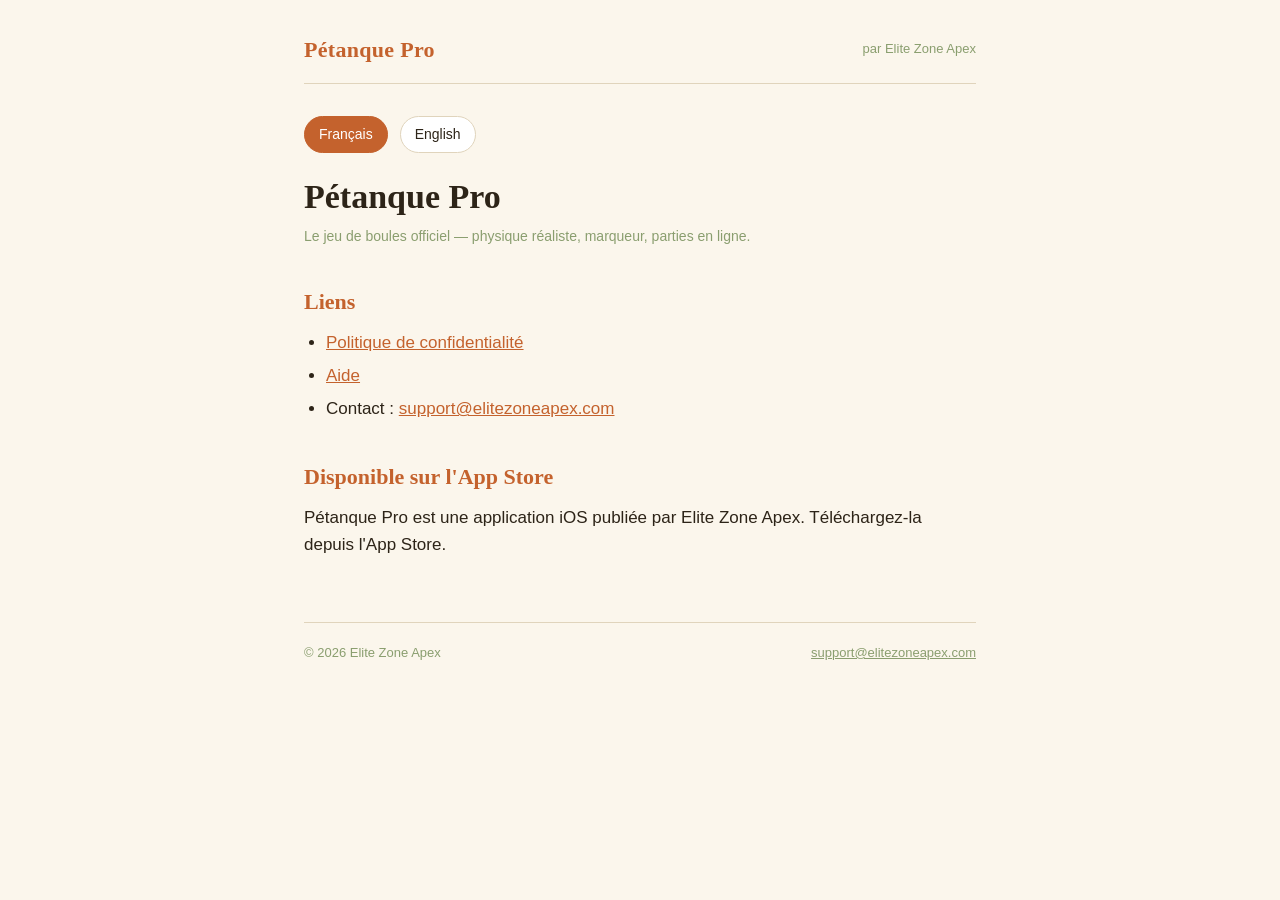
==== commit 8b49603e: "Add files via upload" ====
--- a/index.html
+++ b/index.html
@@ -1,13 +1,4 @@
 <!DOCTYPE html>
-<html lang="fr">
-<head>
-<meta charset="UTF-8">
-<meta name="viewport" content="width=device-width, initial-scale=1.0">
-<title>Pétanque Pro</title>
-<meta name="description" content="Pétanque Pro — le jeu de boules officiel par Elite Zone Apex.">
-<link rel="stylesheet" href="styles.css">
-</head><!DOCTYPE html>
-<html lang="fr"><!DOCTYPE html><!DOCTYPE html>
 <html lang="fr">
 <head>
 <meta charset="UTF-8">
@@ -79,315 +70,3 @@
 </script>
 </body>
 </html>
-
-<html lang="fr">
-<head>
-<meta charset="UTF-8">
-<meta name="viewport" content="width=device-width, initial-scale=1.0">
-<title>Pétanque Pro</title>
-<meta name="description" content="Pétanque Pro — le jeu de boules officiel par Elite Zone Apex.">
-<link rel="stylesheet" href="styles.css">
-</head>
-<body>
-<div class="wrap">
-  <header class="brand">
-    <div class="logo">Pétanque Pro</div>
-    <div class="by"><span class="by-fr">par</span><span class="by-en" style="display:none;">by</span> Elite Zone Apex</div>
-  </header>
-
-  <nav class="lang">
-    <a href="#fr" id="tab-fr" class="active" onclick="switchLang('fr');return false;">Français</a>
-    <a href="#en" id="tab-en" onclick="switchLang('en');return false;">English</a>
-  </nav>
-
-  <section class="section active" id="fr">
-    <h1>Pétanque Pro</h1>
-    <p class="meta">Le jeu de boules officiel — physique réaliste, marqueur, parties en ligne.</p>
-
-    <h2>Liens</h2>
-    <ul>
-      <li><a href="privacy.html">Politique de confidentialité</a></li>
-      <li><a href="support.html">Aide</a></li>
-      <li>Contact : <a href="mailto:support@elitezoneapex.com">support@elitezoneapex.com</a></li>
-    </ul>
-
-    <h2>Disponible sur l'App Store</h2>
-    <p>Pétanque Pro est une application iOS publiée par Elite Zone Apex. Téléchargez-la depuis l'App Store.</p>
-  </section>
-
-  <section class="section" id="en">
-    <h1>Pétanque Pro</h1>
-    <p class="meta">The official boules game — realistic physics, scorekeeper, online play.</p>
-
-    <h2>Links</h2>
-    <ul>
-      <li><a href="privacy.html#en">Privacy Policy</a></li>
-      <li><a href="support.html#en">Support</a></li>
-      <li>Contact: <a href="mailto:support@elitezoneapex.com">support@elitezoneapex.com</a></li>
-    </ul>
-
-    <h2>Available on the App Store</h2>
-    <p>Pétanque Pro is an iOS app published by Elite Zone Apex. Download it from the App Store.</p>
-  </section>
-
-  <footer>
-    <span>© 2026 Elite Zone Apex</span>
-    <span><a href="mailto:support@elitezoneapex.com">support@elitezoneapex.com</a></span>
-  </footer>
-</div>
-
-<script>
-function switchLang(lang) {
-  document.querySelectorAll('.section').forEach(s => s.classList.remove('active'));
-  document.getElementById(lang).classList.add('active');
-  document.querySelectorAll('nav.lang a').forEach(a => a.classList.remove('active'));
-  document.getElementById('tab-' + lang).classList.add('active');
-  document.querySelectorAll('.by-fr').forEach(e => e.style.display = lang === 'fr' ? '' : 'none');
-  document.querySelectorAll('.by-en').forEach(e => e.style.display = lang === 'en' ? '' : 'none');
-  document.documentElement.lang = lang;
-  history.replaceState(null, '', '#' + lang);
-}
-if (location.hash === '#en') switchLang('en');
-</script>
-</body>
-</html>
-
-<head>
-<meta charset="UTF-8">
-<meta name="viewport" content="width=device-width, initial-scale=1.0">
-<title>Pétanque Pro</title>
-<meta name="description" content="Pétanque Pro — le jeu de boules officiel par E<!DOCTYPE html>
-<html lang="fr">
-<head>
-<meta charset="UTF-8">
-<meta name="viewport" content="width=device-width, initial-scale=1.0">
-<title>Pétanque Pro</title>
-<meta name="description" content="Pétanque Pro — le jeu de boules officiel par Elite Zone Apex.">
-<link rel="stylesheet" href="styles.css">
-</head>
-<body>
-<div class="wrap">
-  <header class="brand">
-    <div class="logo">Pétanque Pro</div>
-    <div class="by"><span class="by-fr">par</span><span class="by-en" style="display:none;">by</span> Elite Zone Apex</div>
-  </header>
-
-  <nav class="lang">
-    <a href="#fr" id="tab-fr" class="active" onclick="switchLang('fr');return false;">Français</a>
-    <a href="#en" id="tab-en" onclick="switchLang('en');return false;">English</a>
-  </nav>
-
-  <section class="section active" id="fr">
-    <h1>Pétanque Pro</h1>
-    <p class="meta">Le jeu de boules officiel — physique réaliste, marqueur, parties en ligne.</p>
-
-    <h2>Liens</h2>
-    <ul>
-      <li><a href="privacy.html">Politique de confidentialité</a></li>
-      <li><a href="support.html">Aide</a></li>
-      <li>Contact : <a href="mailto:support@elitezoneapex.com">support@elitezoneapex.com</a></li>
-    </ul>
-
-    <h2>Disponible sur l'App Store</h2>
-    <p>Pétanque Pro est une application iOS publiée par Elite Zone Apex. Téléchargez-la depuis l'App Store.</p>
-  </section>
-
-  <section class="section" id="en">
-    <h1>Pétanque Pro</h1>
-    <p class="meta">The official boules game — realistic physics, scorekeeper, online play.</p>
-
-    <h2>Links</h2>
-    <ul>
-      <li><a href="privacy.html#en">Privacy Policy</a></li>
-      <li><a href="support.html#en">Support</a></li>
-      <li>Contact: <a href="mailto:support@elitezoneapex.com">support@elitezoneapex.com</a></li>
-    </ul>
-
-    <h2>Available on the App Store</h2>
-    <p>Pétanque Pro is an iOS app published by Elite Zone Apex. Download it from the App Store.</p>
-  </section>
-
-  <footer>
-    <span>© 2026 Elite Zone Apex</span>
-    <span><a href="mailto:support@elitezoneapex.com">support@elitezoneapex.com</a></span>
-  </footer>
-</div>
-
-<script>
-function switchLang(lang) {
-  document.querySelectorAll('.section').forEach(s => s.classList.remove('active'));
-  document.getElementById(lang).classList.add('active');
-  document.querySelectorAll('nav.lang a').forEach(a => a.classList.remove('active'));
-  document.getElementById('tab-' + lang).classList.add('active');
-  document.querySelectorAll('.by-fr').forEach(e => e.style.display = lang === 'fr' ? '' : 'none');
-  document.querySelectorAll('.by-en').forEach(e => e.style.display = lang === 'en' ? '' : 'none');
-  document.documentElement.lang = lang;
-  history.replaceState(null, '', '#' + lang);
-}
-if (location.hash === '#en') switchLang('en');
-</script>
-</body>
-</html>
-lite Zone Apex.">
-<link rel="stylesheet" href="styles.css">
-</head>
-<body>
-<div class="wrap">
-  <header class="brand">
-    <div class="logo">Pétanque Pro</div>
-    <div class="by"><span class="by-fr">par</span><span class="by-en" style="display:none;">by</span> Elite Zone Apex</div>
-  </header>
-
-  <nav class="lang">
-    <a href="#fr" id="tab-fr" class="active" onclick="switchLang('fr');return false;">Français</a>
-    <a href="#en" id="tab-en" onclick="switchLang('en');return false;">English</a>
-  </nav>
-
-  <section class="section active" id="fr">
-    <h1>Pétanque Pro</h1>
-    <p class="meta">Le jeu de boules officiel — physique réaliste, marqueur, parties en ligne.</p>
-
-    <h2>Liens</h2>
-    <ul>
-      <li><a href="privacy.html">Politique de confidentialité</a></li>
-      <li><a href="support.html">Aide</a></li>
-      <li>Contact : <a href="mailto:support@elitezoneapex.com">support@elitezoneapex.com</a></li>
-    </ul>
-
-    <h2>Disponible sur l'App Store</h2>
-    <p>Pétanque Pro est une application iOS publiée par Elite Zone Apex. Téléchargez-la depuis l'App Store.</p>
-  </section>
-
-  <section class="section" id="en">
-    <h1>Pétanque Pro</h1>
-    <p class="meta">The official boules game — realistic physics, scorekeeper, online play.</p>
-
-    <h2>Links</h2>
-    <ul>
-      <li><a href="privacy.html#en">Privacy Policy</a></li>
-      <li><a href="support.html#en">Support</a></li>
-      <li>Contact: <a href="mailto:support@elitezoneapex.com">support@elitezoneapex.com</a></li>
-    </ul>
-
-    <h2>Available on the App Store</h2>
-    <p>Pétanque Pro is an iOS app published by Elite Zone Apex. Download it from the App Store.</p>
-  </section>
-
-  <footer>
-    <span>© 2026 Elite Zone Apex</span>
-    <span><a href="mailto:support@elitezoneapex.com">support@elitezoneapex.com</a></span>
-  </footer>
-</div>
-
-<script>
-function switchLang(lang) {
-  document.querySelectorAll('.section').forEach(s => s.classList.remove('active'));
-  document.getElementById(lang).classList.add('active');
-  document.querySelectorAll('nav.lang a').forEach(a => a.classList.remove('active'));
-  document.getElementById('tab-' + lang).classList.add('active');
-  document.querySelectorAll('.by-fr').forEach(e => e.style.display = lang === 'fr' ? '' : 'none');
-  document.querySelectorAll('.by-en').forEach(e => e.style.display = lang === 'en' ? '' : 'none');
-  document.documentElement.lang = lang;
-  history.replaceState(null, '', '#' + lang);
-}
-if (location.hash === '#en') switchLang('en');
-</script>
-</body>
-</html>
-
-<body>
-<div class="wrap"><!DOCTYPE html>
-<html lang="fr">
-<head>
-<meta charset="UTF-8">
-<meta name="viewport" content="width=device-width, initial-scale=1.0">
-<title>Pétanque Pro</title>
-<meta name="description" content="Pétanque Pro — le jeu de boules officiel par Elite Zone Apex.">
-<link rel="stylesheet" href="styles.css">
-</head>
-<body>
-<div class="wrap">
-  <header class="brand">
-    <div class="logo">Pétanque Pro</div>
-    <div class="by">par Elite Zone Apex</div>
-  </header>
-
-  <nav class="lang">
-    <a href="#fr" id="tab-fr" class="active" onclick="switchLang('fr');return false;">Français</a>
-    <a href="#en" id="tab-en" onclick="switchLang('en');return false;">English</a>
-  </nav>
-
-  <section class="section active" id="fr">
-    <h1>Pétanque Pro</h1>
-    <p class="meta">Le jeu de boules officiel — physique réaliste, marqueur, parties en ligne.</p>
-
-    <h2>Liens</h2>
-    <ul>
-      <li><a href="privacy.html">Politique de confidentialité</a></li>
-      <li><a href="support.html">Aide</a></li>
-      <li>Contact : <a href="mailto:support@elitezoneapex.com">support@elitezoneapex.com</a></li>
-    </ul>
-
-    <h2>Disponible sur l'App Store</h2>
-    <p>Pétanque Pro est une application iOS publiée par Elite Zone Apex. Téléchargez-la depuis l'App Store.</p>
-  </section>
-
-  <section class="section" id="en">
-    <h1>Pétanque Pro</h1>
-    <p class="meta">The official boules game — realistic physics, scorekeeper, online play.</p>
-
-    <h2>Links</h2>
-    <ul>
-      <li><a href="privacy.html#en">Privacy Policy</a></li>
-      <li><a href="support.html#en">Support</a></li>
-      <li>Contact: <a href="mailto:support@elitezoneapex.com">support@elitezoneapex.com</a></li>
-    </ul>
-
-    <h2>Available on the App Store</h2>
-    <p>Pétanque Pro is an iOS app published by Elite Zone Apex. Download it from the App Store.</p>
-  </section>
-
-  <footer>
-    <span>© 2026 Elite Zone Apex</span>
-    <span><a href="mailto:support@elitezoneapex.com">support@elitezoneapex.com</a></span>
-  </footer>
-</div>
-
-<script>
-function switchLang(lang) {
-  document.querySelectorAll('.section').forEach(s => s.classList.remove('active'));
-  document.getElementById(lang).classList.add('active');
-  document.querySelectorAll('nav.lang a').forEach(a => a.classList.remove('active'));
-  document.getElementById('tab-' + lang).classList.add('active');
-  history.replaceState(null, '', '#' + lang);
-}
-if (location.hash === '#en') switchLang('en');
-</script>
-</body>
-</html>
-
-  <header class="brand">
-    <div class="logo">Pétanque Pro</div>
-    <div class="by">par Elite Zone Apex</div>
-  </header>
-
-  <h1>Pétanque Pro</h1>
-  <p class="meta">Le jeu de boules officiel — physique réaliste, marqueur, parties en ligne.</p>
-
-  <h2>Liens</h2>
-  <ul>
-    <li><a href="privacy.html">Politique de confidentialité / Privacy Policy</a></li>
-    <li><a href="support.html">Aide / Support</a></li>
-    <li>Contact : <a href="mailto:support@elitezoneapex.com">support@elitezoneapex.com</a></li>
-  </ul>
-
-  <h2>Disponible sur l'App Store</h2>
-  <p>Pétanque Pro est une application iOS publiée par Elite Zone Apex. Téléchargez-la depuis l'App Store.</p>
-
-  <footer>
-    <span>© 2026 Elite Zone Apex</span>
-    <span><a href="mailto:support@elitezoneapex.com">support@elitezoneapex.com</a></span>
-  </footer>
-</div>
-</body>
-</html>
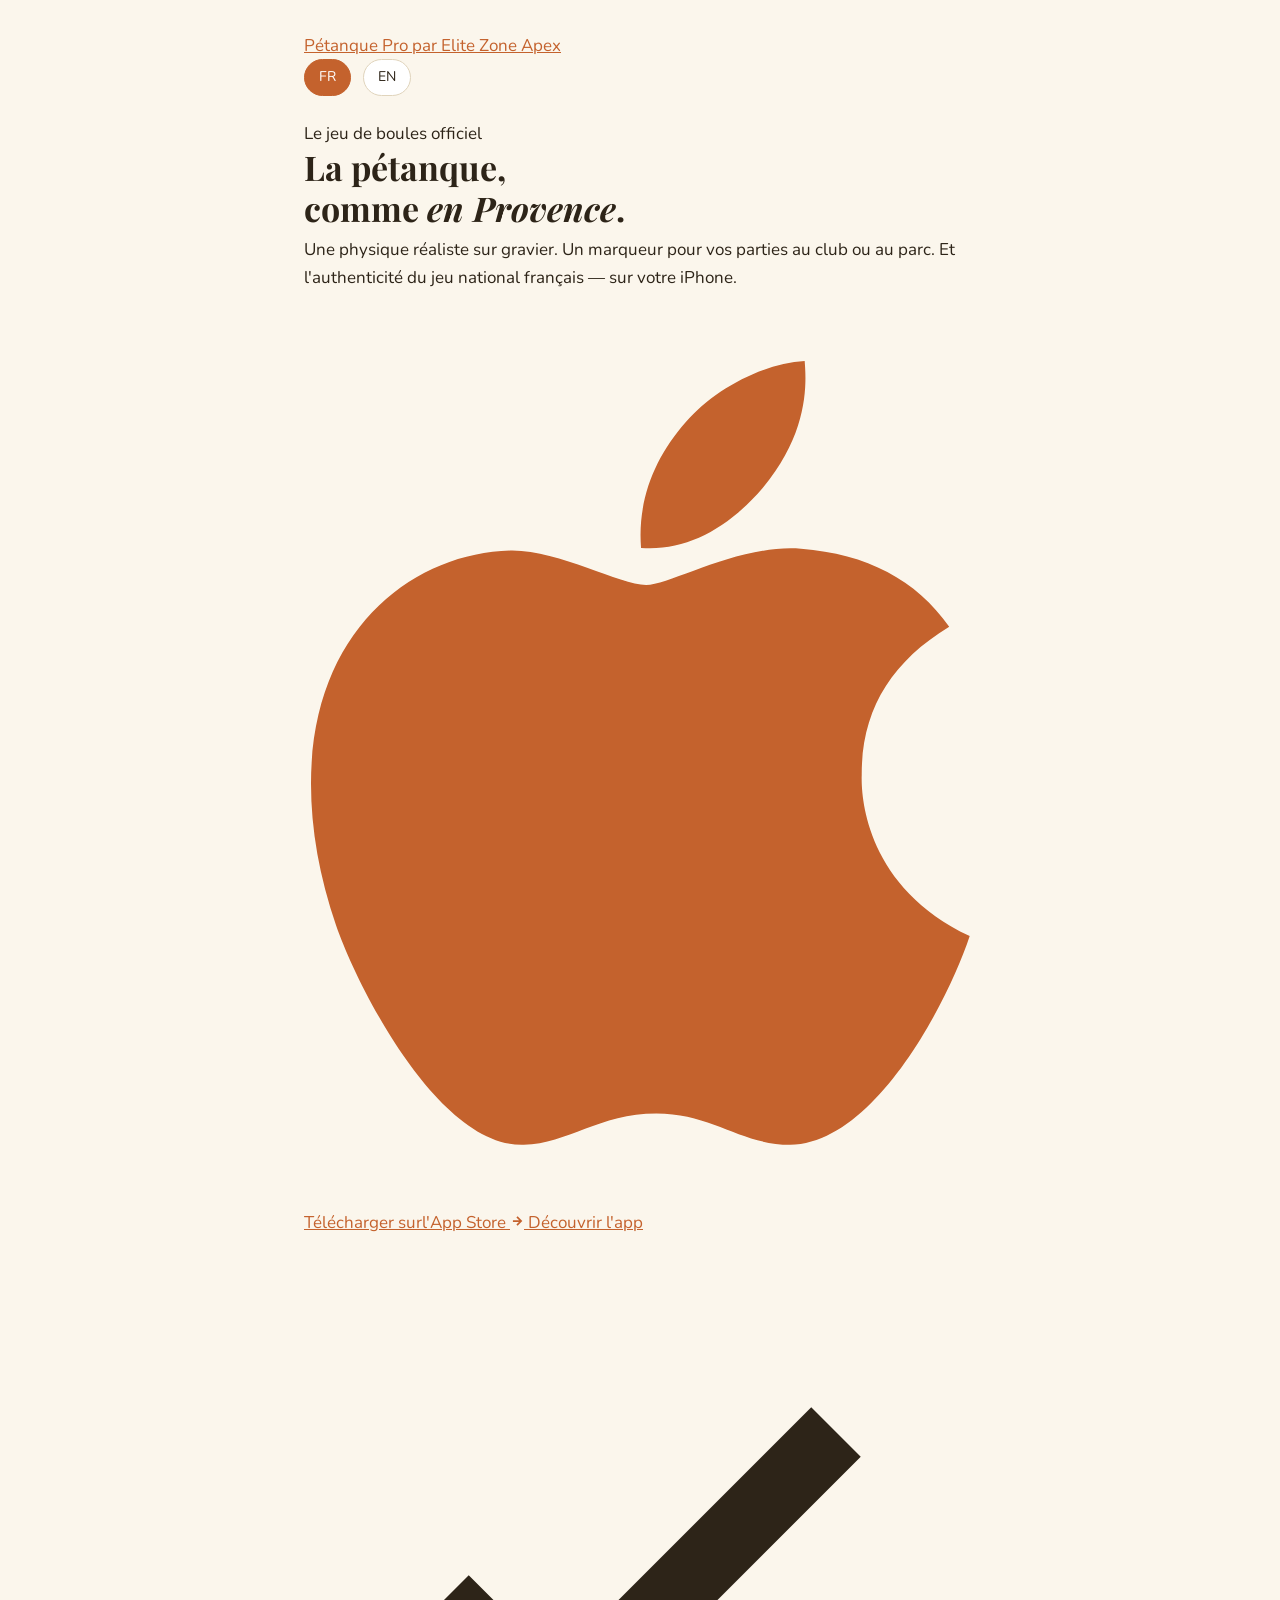
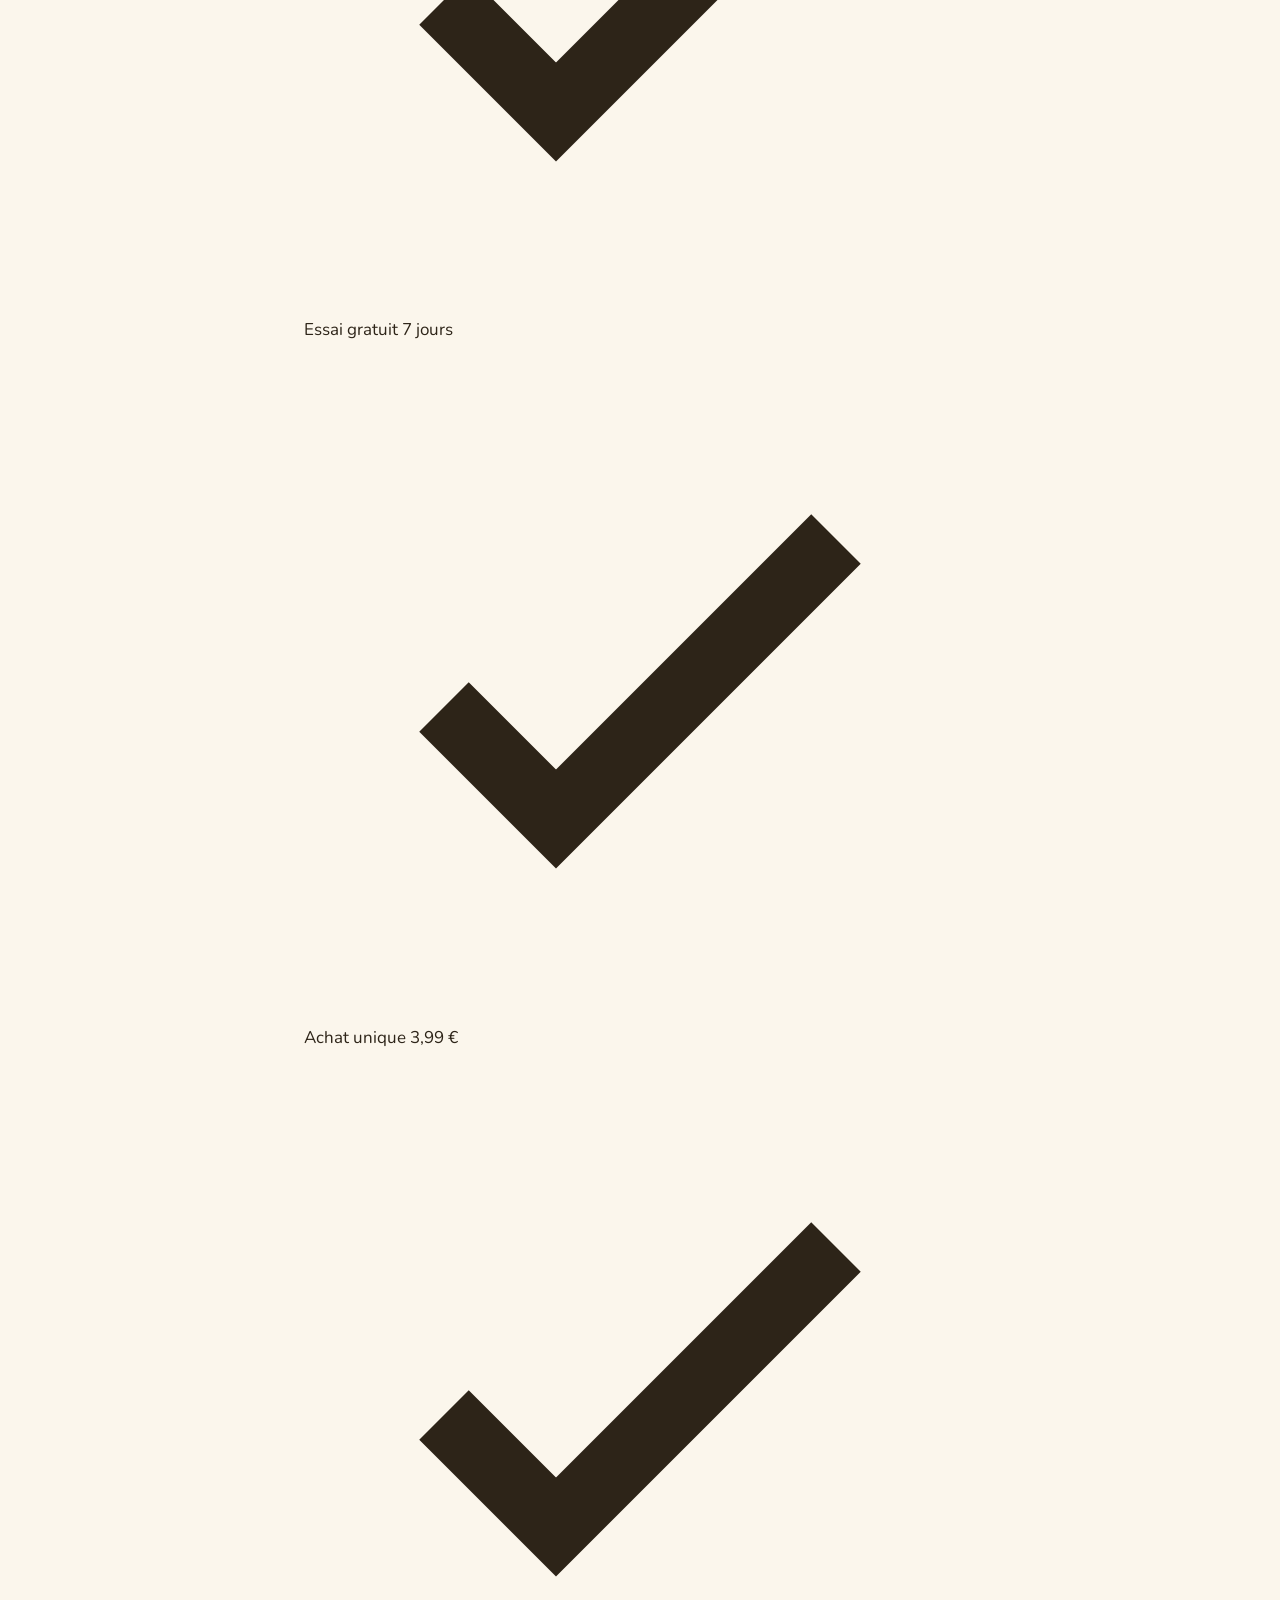
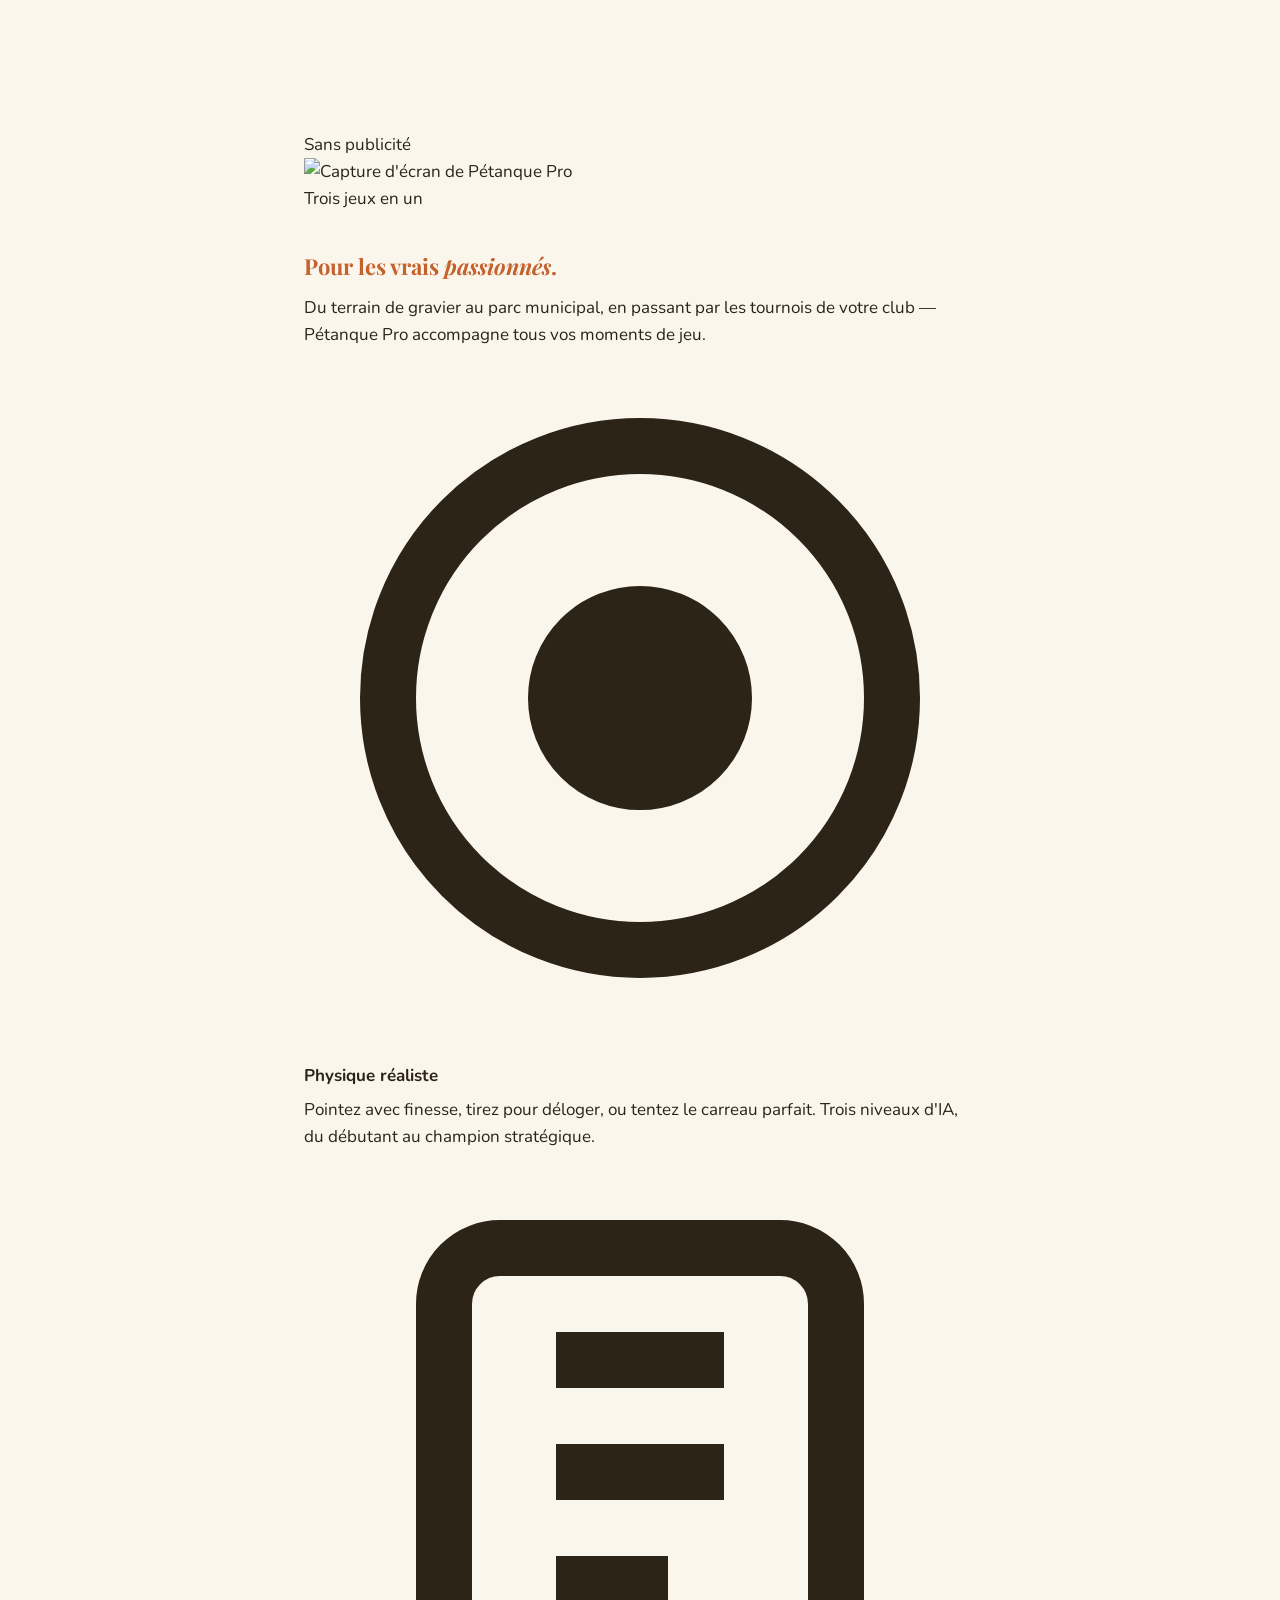
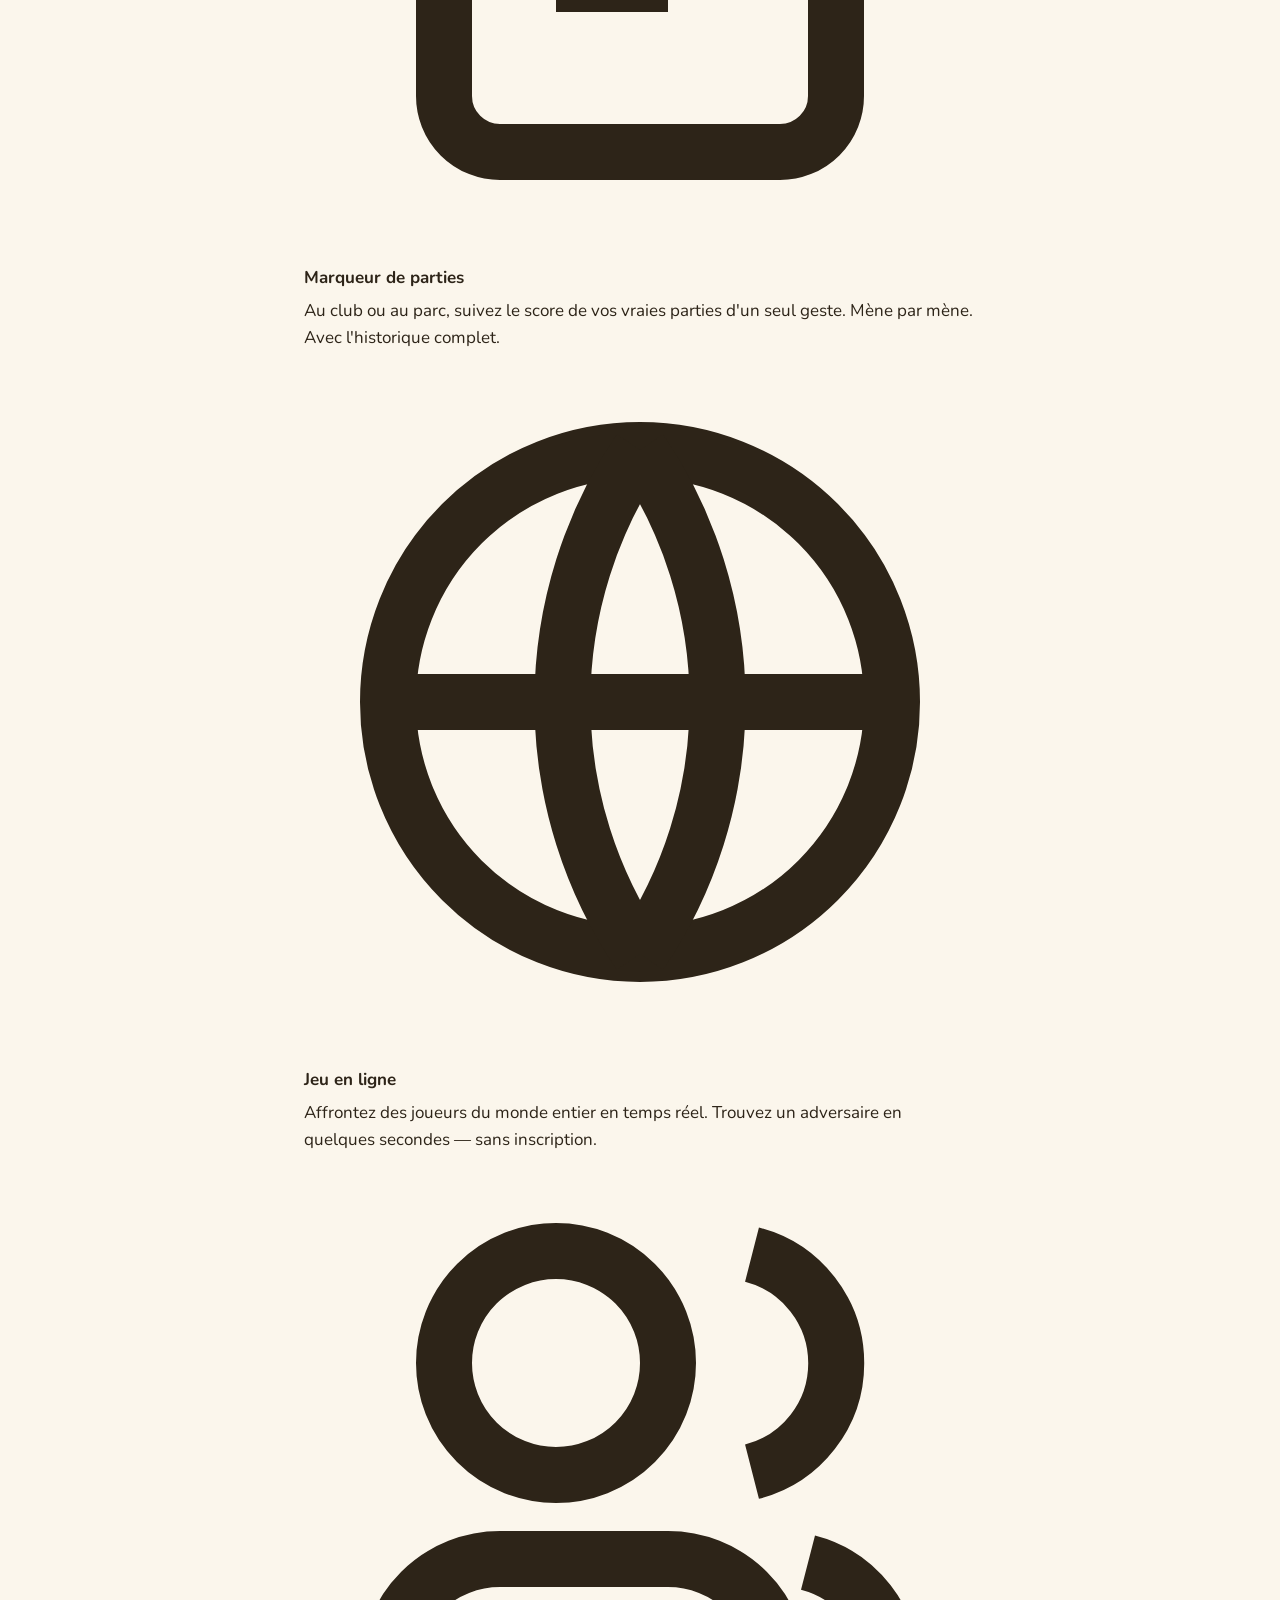
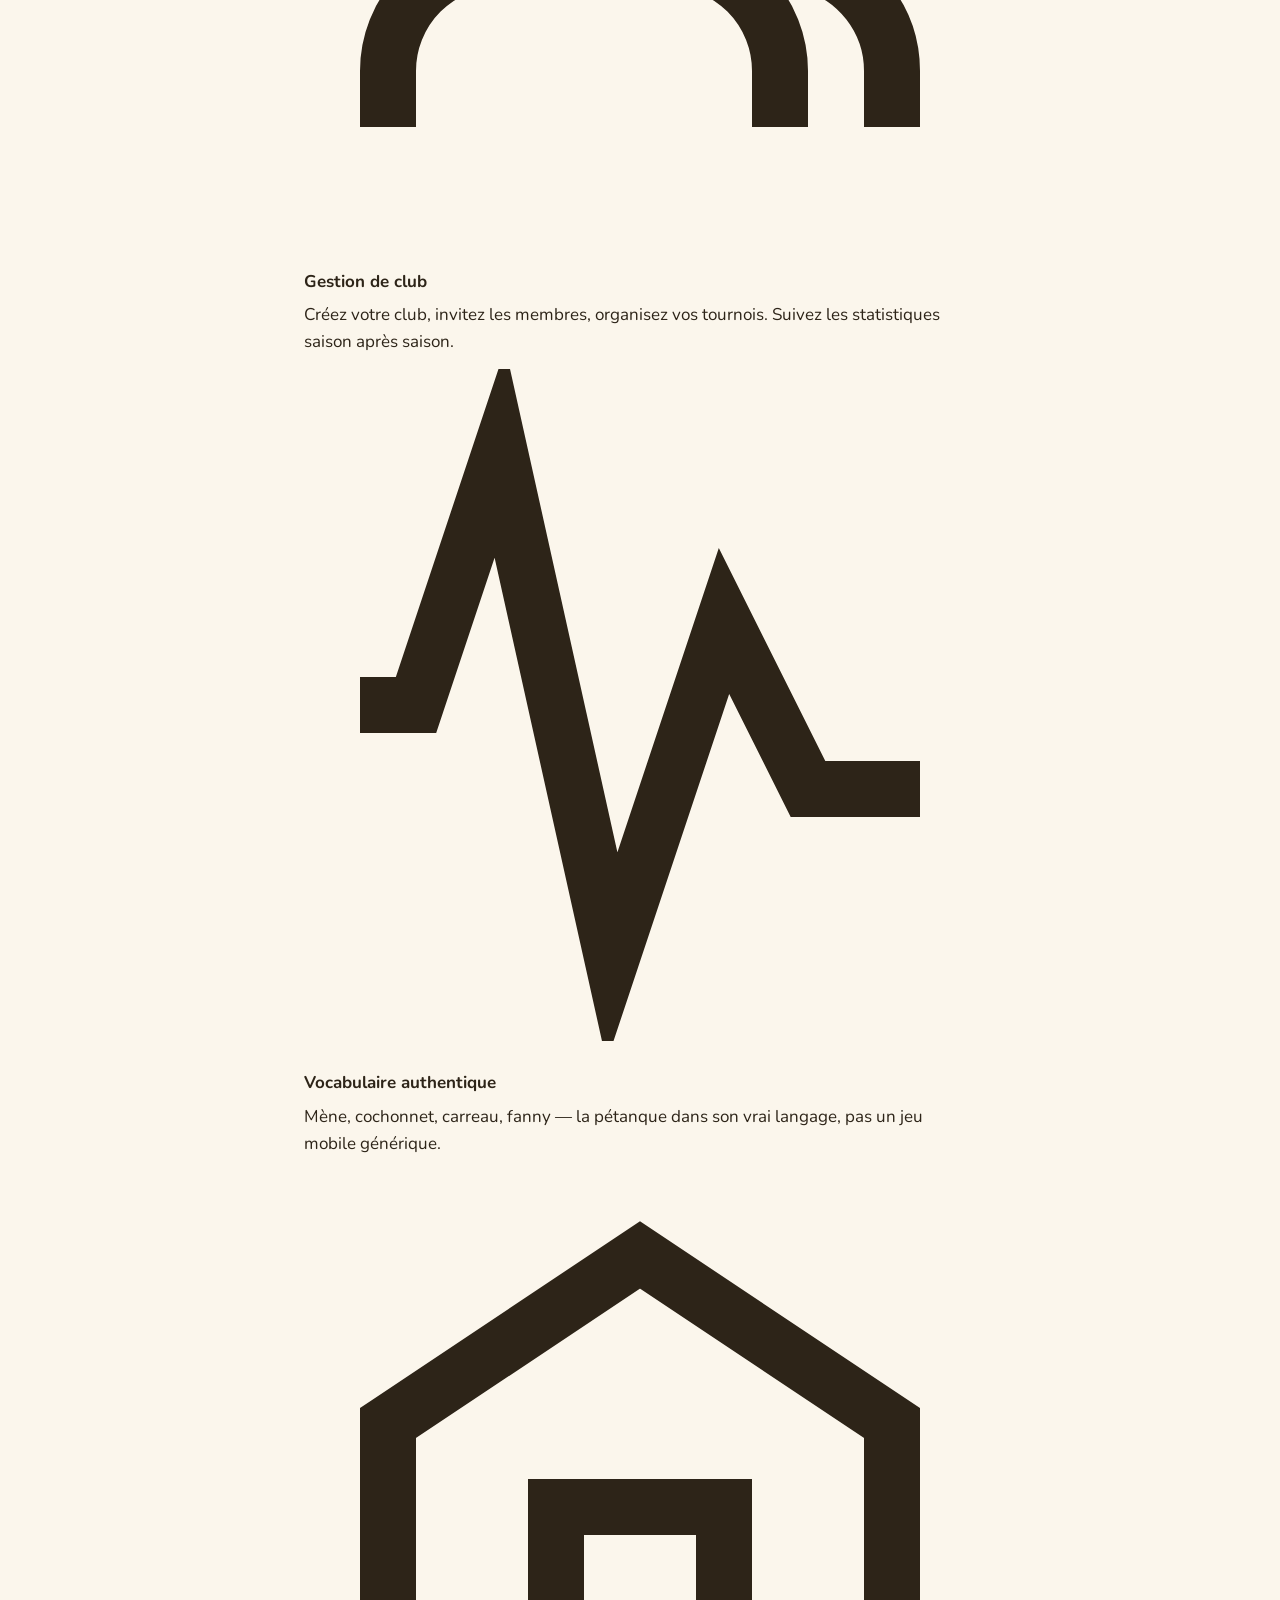
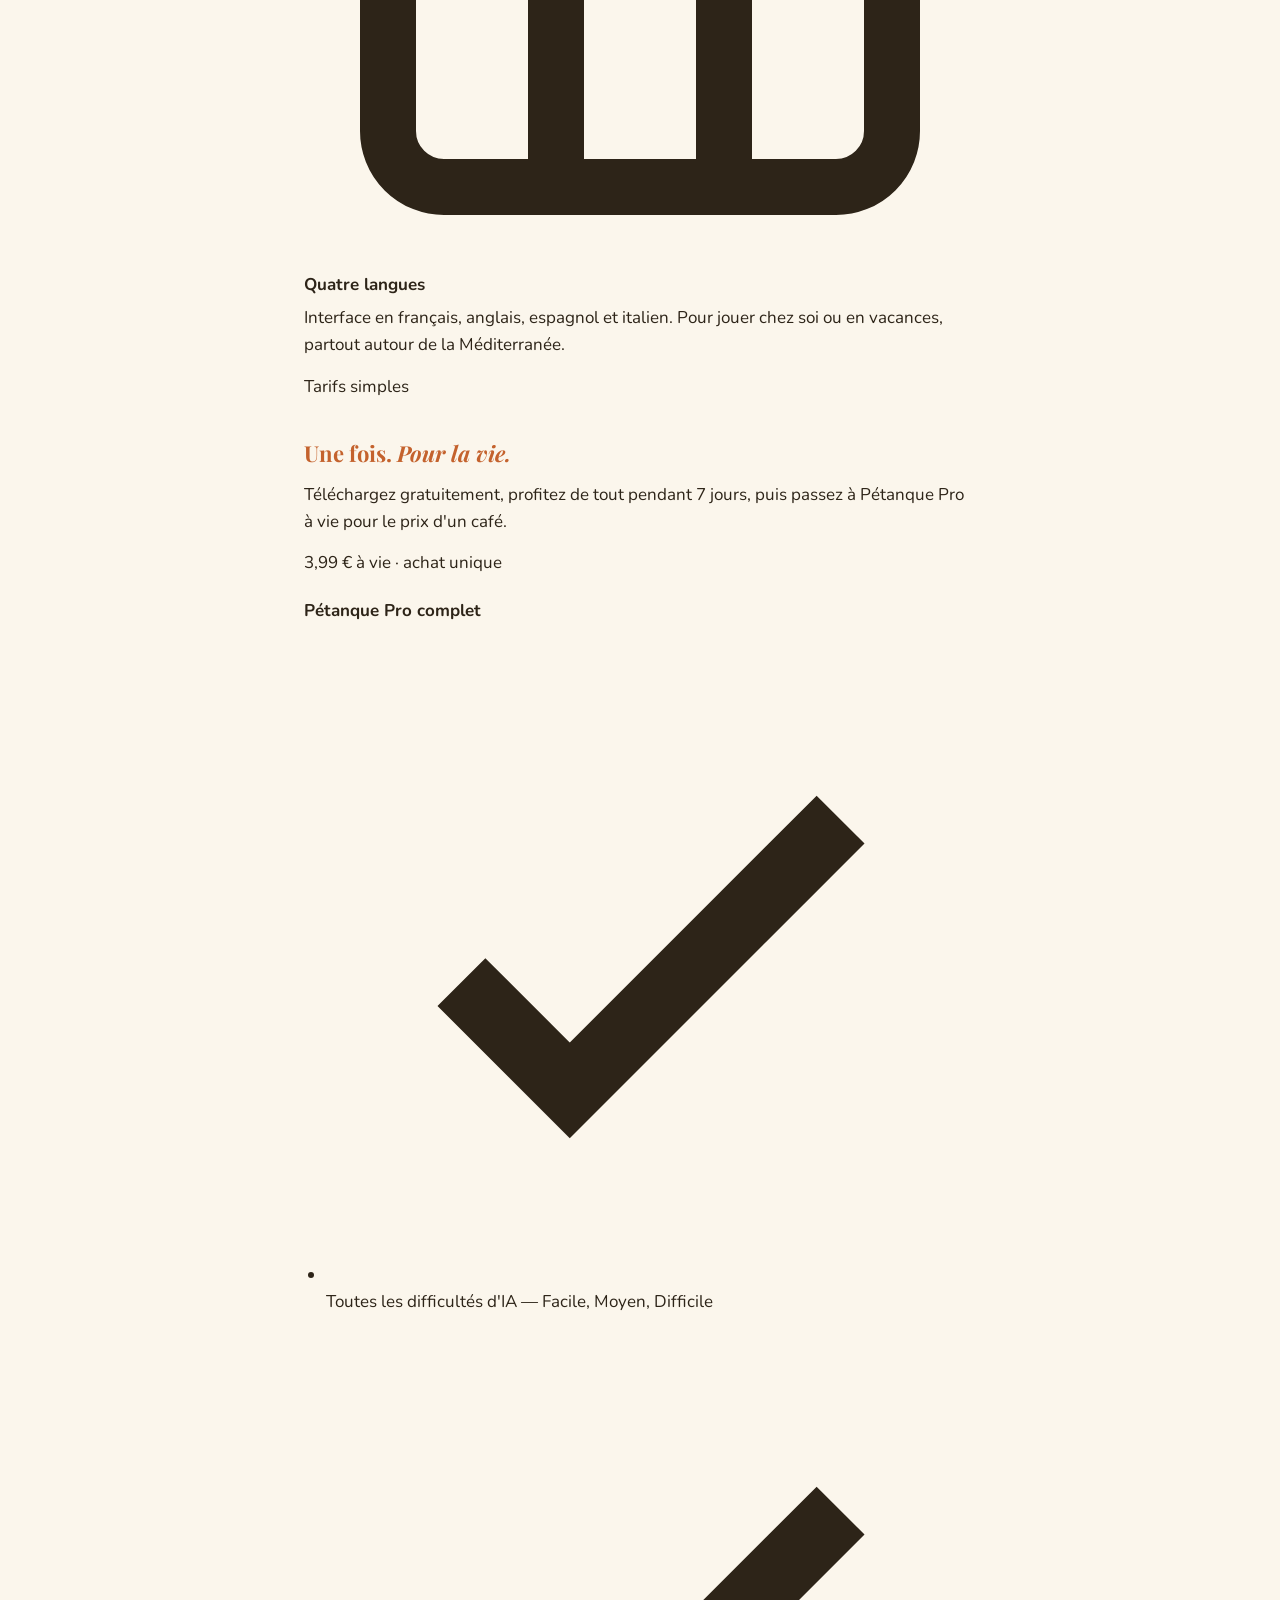
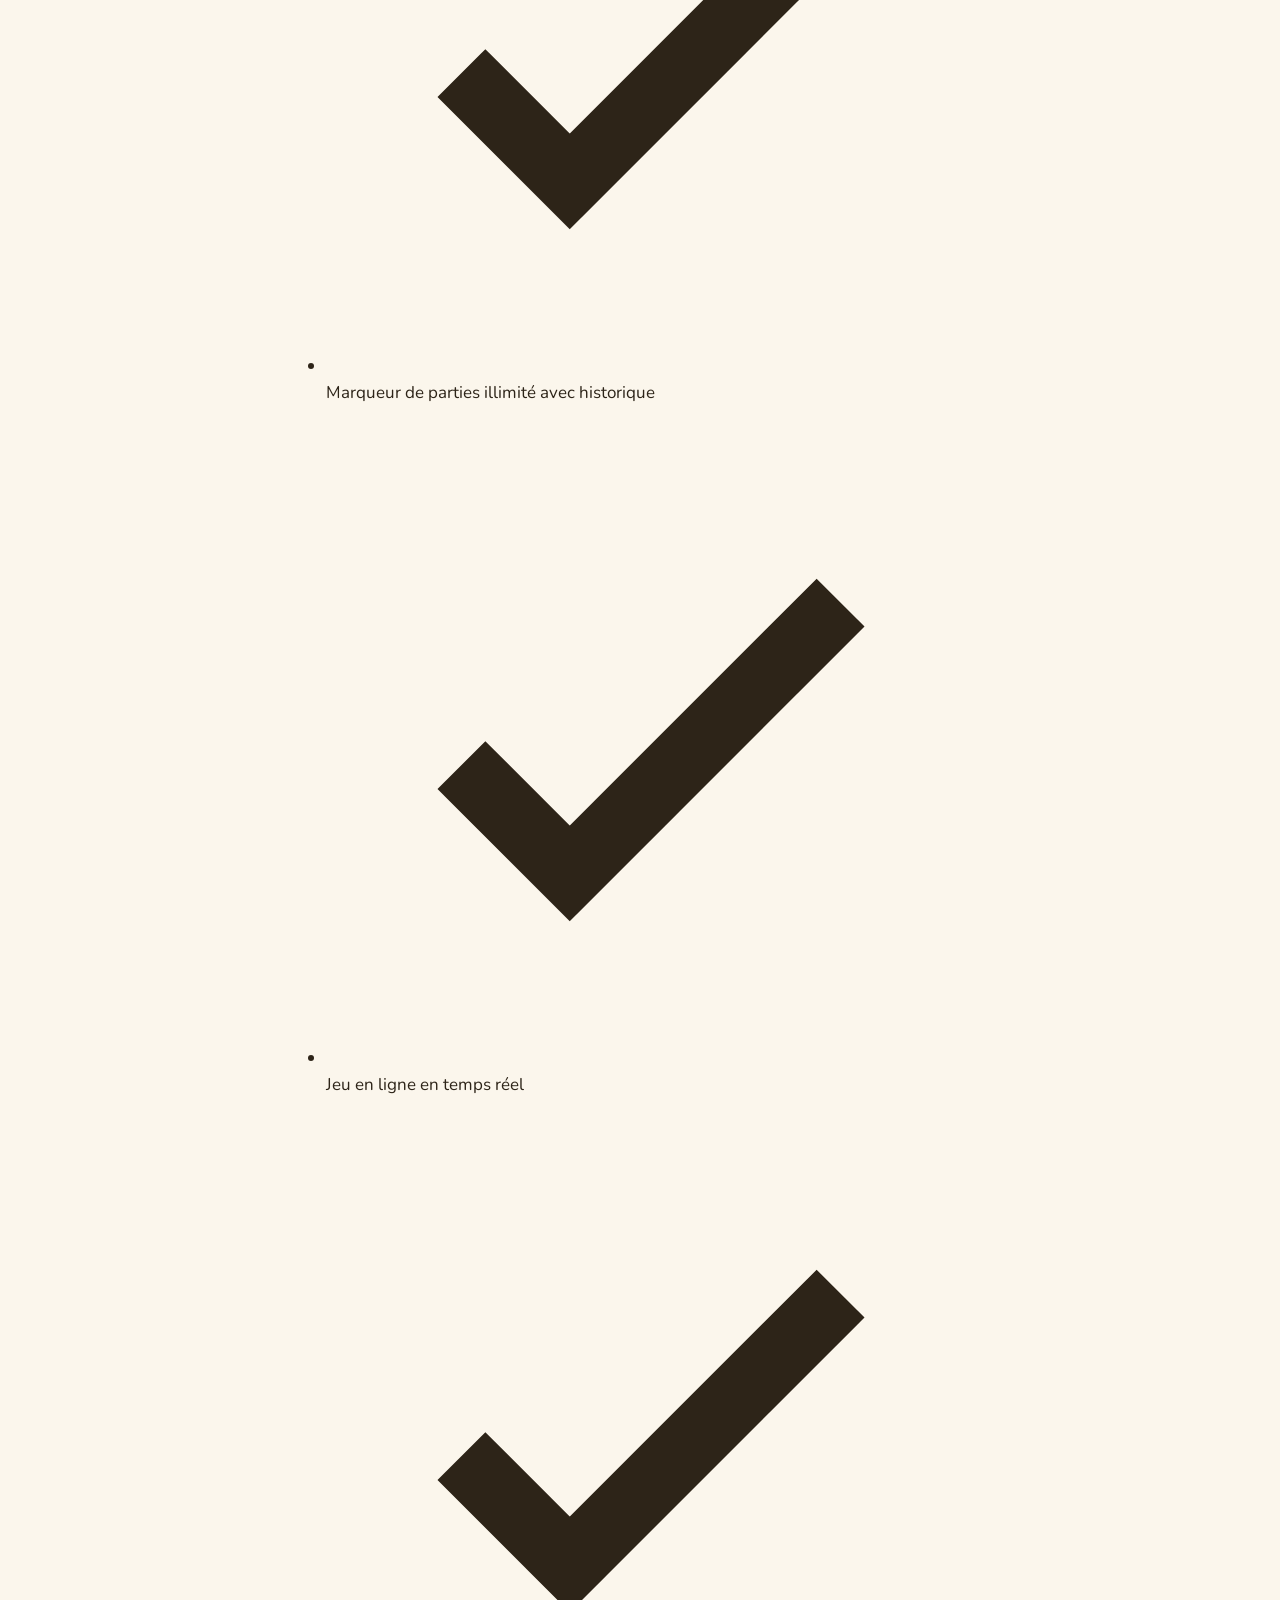
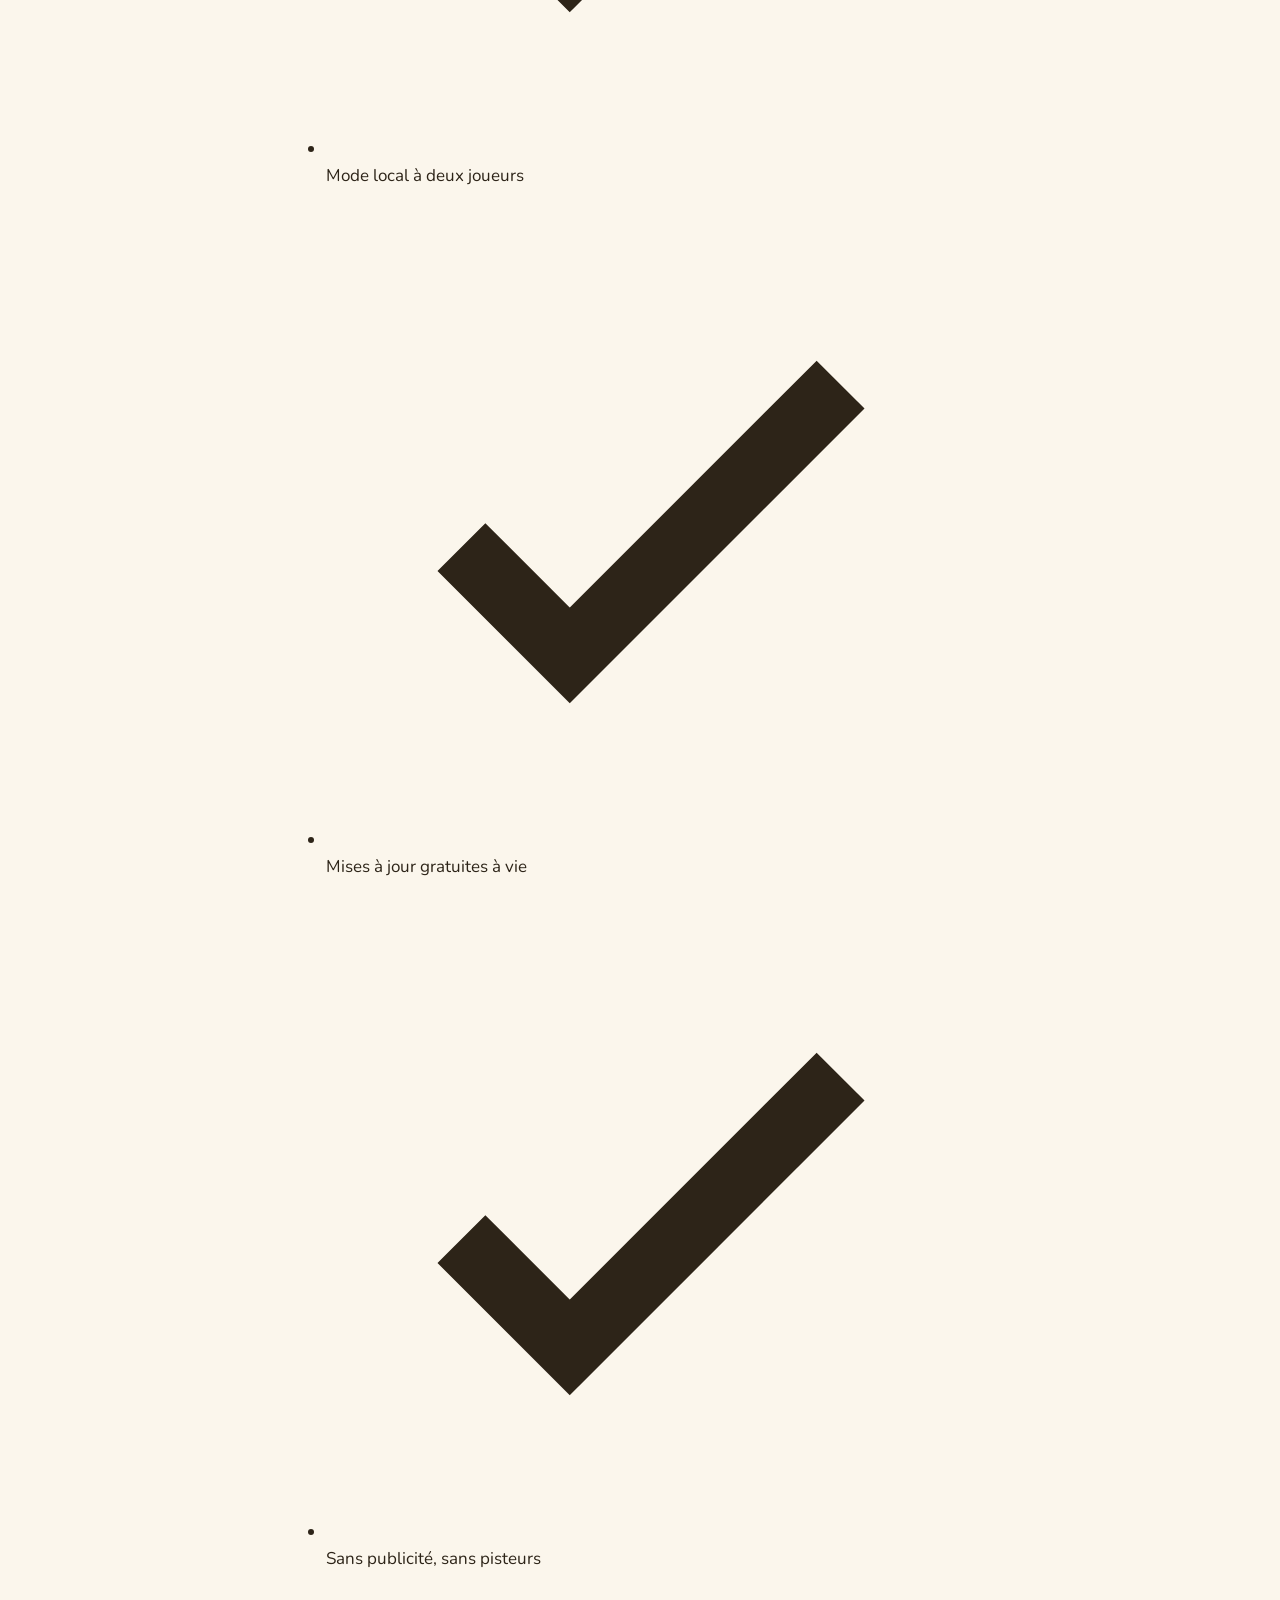
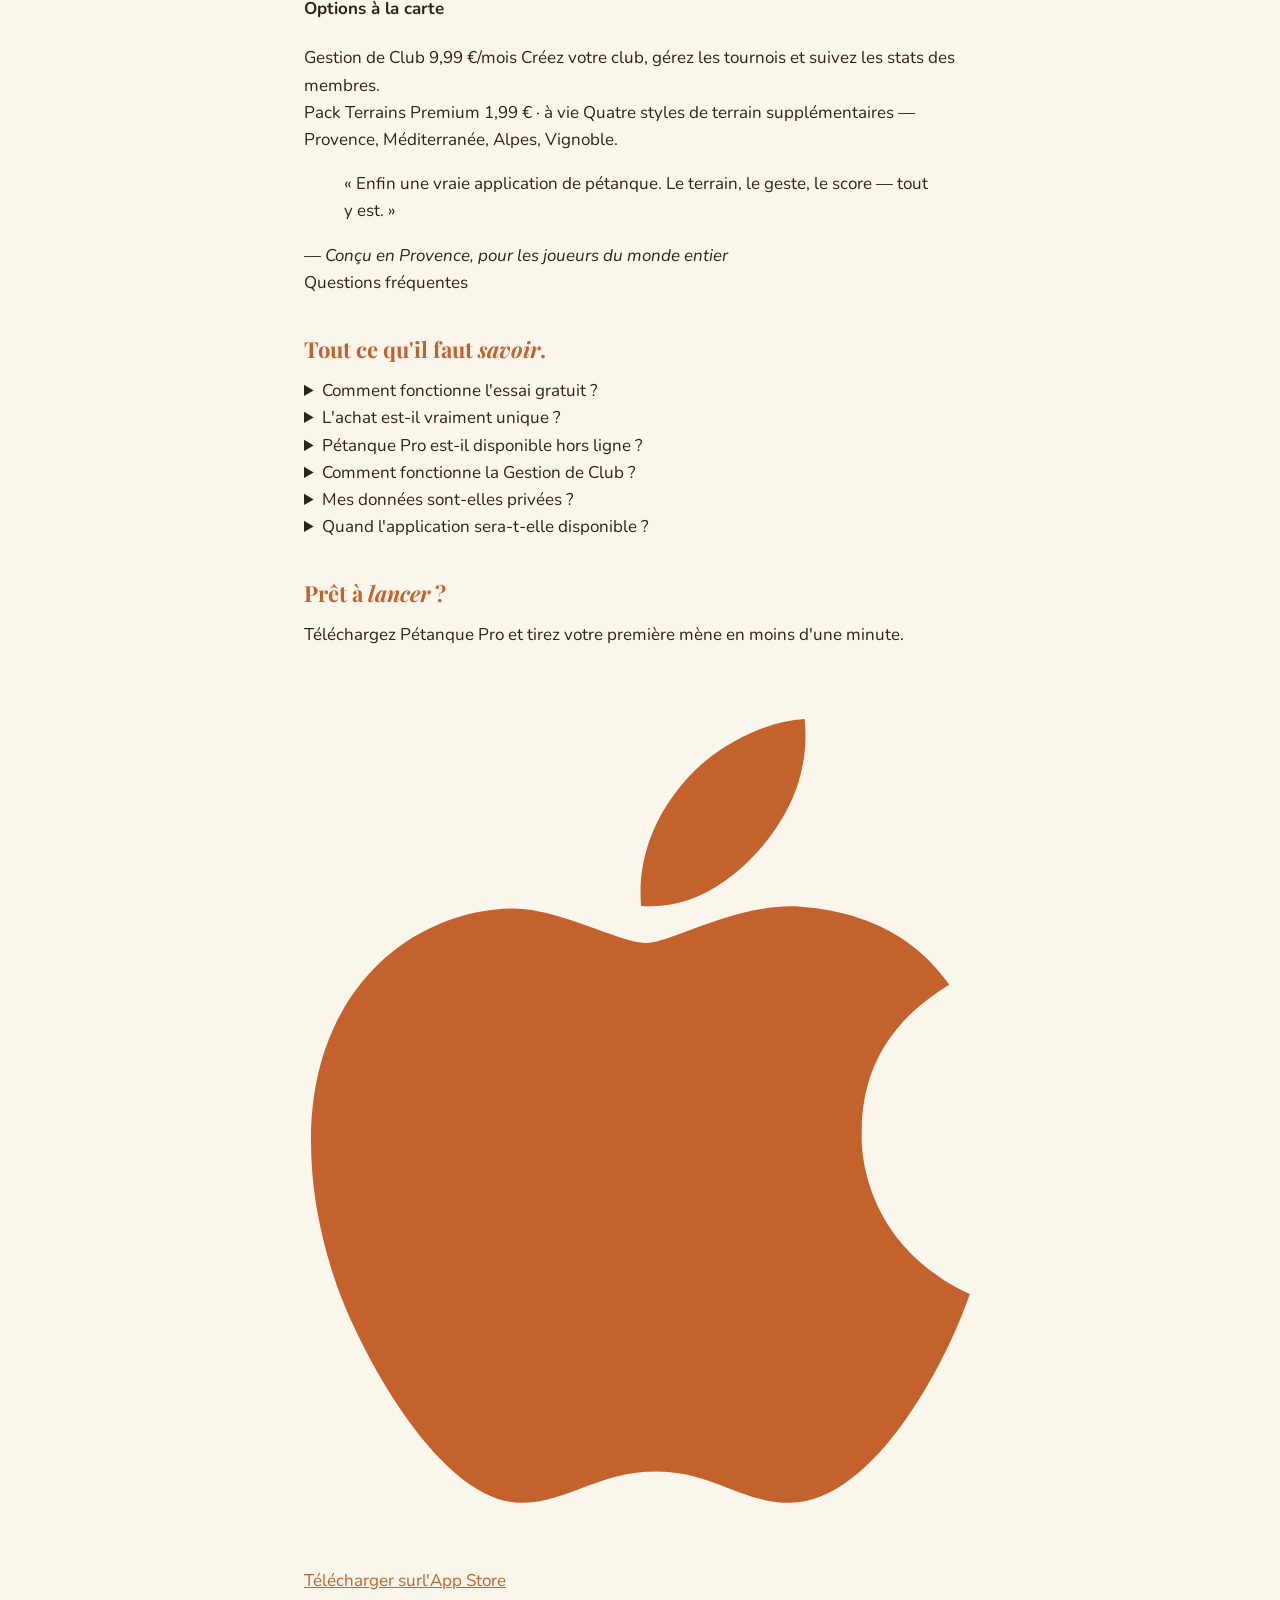
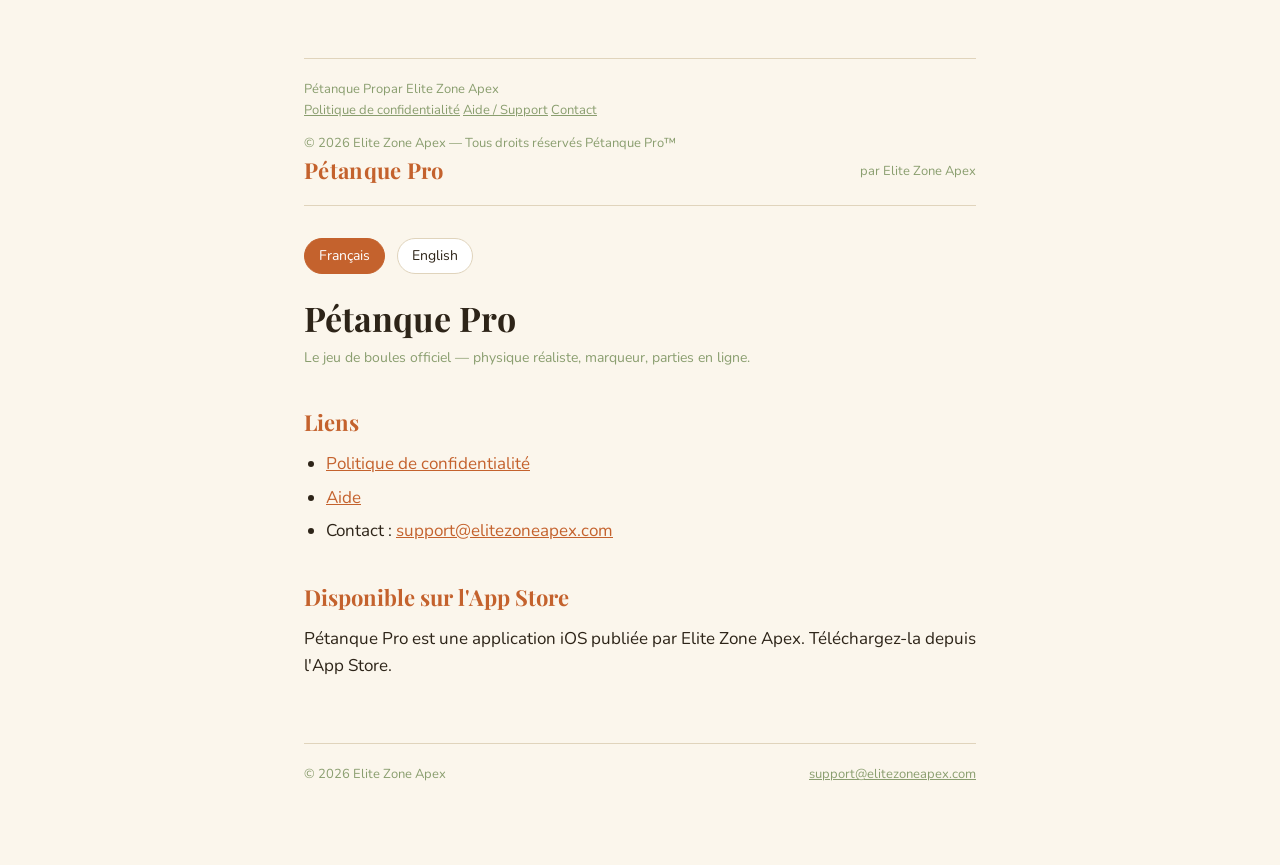
==== commit ac02edd5: "Update index.html" ====
--- a/index.html
+++ b/index.html
@@ -8,7 +8,497 @@
 <link rel="stylesheet" href="styles.css">
 </head>
 <body>
-<div class="wrap">
+<div class="wrap"><!DOCTYPE html>
+<html lang="fr">
+<head>
+<meta charset="UTF-8">
+<meta name="viewport" content="width=device-width, initial-scale=1.0">
+<title>Pétanque Pro — Le jeu de boules officiel</title>
+<meta name="description" content="Pétanque Pro — physique réaliste, marqueur de parties, gestion de club. Téléchargez gratuitement sur l'App Store.">
+<meta property="og:title" content="Pétanque Pro">
+<meta property="og:description" content="Le jeu de boules officiel — physique réaliste, marqueur, parties en ligne.">
+<meta property="og:type" content="website">
+<meta name="theme-color" content="#C4622D">
+<link rel="preconnect" href="https://fonts.googleapis.com">
+<link rel="preconnect" href="https://fonts.gstatic.com" crossorigin>
+<link href="https://fonts.googleapis.com/css2?family=Playfair+Display:ital,wght@0,500;0,700;0,800;0,900;1,500;1,700&family=Nunito:wght@400;600;700;800&display=swap" rel="stylesheet">
+<link rel="stylesheet" href="styles.css">
+</head>
+<body>
+
+<header class="topnav">
+  <div class="topnav-inner">
+    <a href="#top" class="brandmark">Pétanque Pro
+      <span class="by">par Elite Zone Apex</span>
+    </a>
+    <nav class="lang">
+      <a href="#fr" id="tab-fr" class="active" onclick="switchLang('fr');return false;">FR</a>
+      <a href="#en" id="tab-en" onclick="switchLang('en');return false;">EN</a>
+    </nav>
+  </div>
+</header>
+
+<main id="top">
+
+<!-- =================== FRENCH =================== -->
+<section class="section active" id="fr">
+
+  <div class="hero">
+    <div class="hero-inner">
+      <div class="hero-text">
+        <span class="hero-eyebrow">Le jeu de boules officiel</span>
+        <h1>La pétanque,<br>comme <em>en Provence</em>.</h1>
+        <p class="lede">
+          Une physique réaliste sur gravier. Un marqueur pour vos parties au club ou au parc. Et l'authenticité du jeu national français — sur votre iPhone.
+        </p>
+        <div class="cta-row">
+          <a class="btn-appstore" href="#" aria-label="Télécharger sur l'App Store">
+            <svg viewBox="0 0 384 512" fill="currentColor" aria-hidden="true"><path d="M318.7 268.7c-.2-36.7 16.4-64.4 50-84.8-18.8-26.9-47.2-41.7-84.7-44.6-35.5-2.8-74.3 20.7-88.5 20.7-15 0-49.4-19.7-76.4-19.7C63.3 141.2 4 184.8 4 273.5q0 39.3 14.4 81.2c12.8 36.7 59 126.7 107.2 125.2 25.2-.6 43-17.9 75.8-17.9 31.8 0 48.3 17.9 76.4 17.9 48.6-.7 90.4-82.5 102.6-119.3-65.2-30.7-61.7-90-61.7-91.9zm-56.6-164.2c27.3-32.4 24.8-61.9 24-72.5-24.1 1.4-52 16.4-67.9 34.9-17.5 19.8-27.8 44.3-25.6 71.9 26.1 2 49.9-11.4 69.5-34.3z"/></svg>
+            <span><span class="apl-line">Télécharger sur</span><span class="apl-name">l'App Store</span></span>
+          </a>
+          <a class="btn-secondary" href="#features-fr">
+            <svg viewBox="0 0 24 24" width="14" height="14" fill="none" stroke="currentColor" stroke-width="3" aria-hidden="true"><path d="M5 12h14M12 5l7 7-7 7"/></svg>
+            Découvrir l'app
+          </a>
+        </div>
+        <div class="hero-trust">
+          <span class="hero-trust-item">
+            <svg viewBox="0 0 24 24" fill="none" stroke="currentColor" stroke-width="2.5"><path d="M5 13l4 4L19 7"/></svg>
+            Essai gratuit 7 jours
+          </span>
+          <span class="hero-trust-item">
+            <svg viewBox="0 0 24 24" fill="none" stroke="currentColor" stroke-width="2.5"><path d="M5 13l4 4L19 7"/></svg>
+            Achat unique 3,99 €
+          </span>
+          <span class="hero-trust-item">
+            <svg viewBox="0 0 24 24" fill="none" stroke="currentColor" stroke-width="2.5"><path d="M5 13l4 4L19 7"/></svg>
+            Sans publicité
+          </span>
+        </div>
+      </div>
+      <div class="hero-screenshot">
+        <div class="phone-frame">
+          <img src="hero-screenshot.png" alt="Capture d'écran de Pétanque Pro" loading="eager">
+        </div>
+      </div>
+    </div>
+  </div>
+
+  <section class="container" id="features-fr">
+    <span class="eyebrow">Trois jeux en un</span>
+    <h2>Pour les vrais <em>passionnés</em>.</h2>
+    <p class="section-lede">
+      Du terrain de gravier au parc municipal, en passant par les tournois de votre club — Pétanque Pro accompagne tous vos moments de jeu.
+    </p>
+
+    <div class="features-grid">
+      <div class="feature-card">
+        <div class="feature-icon">
+          <svg viewBox="0 0 24 24" fill="none" stroke="currentColor" stroke-width="2"><circle cx="12" cy="12" r="9"/><circle cx="12" cy="12" r="3" fill="currentColor"/></svg>
+        </div>
+        <h3>Physique réaliste</h3>
+        <p>Pointez avec finesse, tirez pour déloger, ou tentez le carreau parfait. Trois niveaux d'IA, du débutant au champion stratégique.</p>
+      </div>
+
+      <div class="feature-card sage">
+        <div class="feature-icon">
+          <svg viewBox="0 0 24 24" fill="none" stroke="currentColor" stroke-width="2"><rect x="5" y="3" width="14" height="18" rx="2"/><path d="M9 7h6M9 11h6M9 15h4"/></svg>
+        </div>
+        <h3>Marqueur de parties</h3>
+        <p>Au club ou au parc, suivez le score de vos vraies parties d'un seul geste. Mène par mène. Avec l'historique complet.</p>
+      </div>
+
+      <div class="feature-card sky">
+        <div class="feature-icon">
+          <svg viewBox="0 0 24 24" fill="none" stroke="currentColor" stroke-width="2"><circle cx="12" cy="12" r="9"/><path d="M3 12h18M12 3a16 16 0 010 18M12 3a16 16 0 000 18"/></svg>
+        </div>
+        <h3>Jeu en ligne</h3>
+        <p>Affrontez des joueurs du monde entier en temps réel. Trouvez un adversaire en quelques secondes — sans inscription.</p>
+      </div>
+
+      <div class="feature-card">
+        <div class="feature-icon">
+          <svg viewBox="0 0 24 24" fill="none" stroke="currentColor" stroke-width="2"><path d="M17 20v-2a4 4 0 00-4-4H7a4 4 0 00-4 4v2M21 20v-2a4 4 0 00-3-3.87M16 3.13a4 4 0 010 7.75"/><circle cx="9" cy="7" r="4"/></svg>
+        </div>
+        <h3>Gestion de club</h3>
+        <p>Créez votre club, invitez les membres, organisez vos tournois. Suivez les statistiques saison après saison.</p>
+      </div>
+
+      <div class="feature-card sage">
+        <div class="feature-icon">
+          <svg viewBox="0 0 24 24" fill="none" stroke="currentColor" stroke-width="2"><path d="M2 12h2l3-9 4 18 4-12 3 6h4"/></svg>
+        </div>
+        <h3>Vocabulaire authentique</h3>
+        <p>Mène, cochonnet, carreau, fanny — la pétanque dans son vrai langage, pas un jeu mobile générique.</p>
+      </div>
+
+      <div class="feature-card sky">
+        <div class="feature-icon">
+          <svg viewBox="0 0 24 24" fill="none" stroke="currentColor" stroke-width="2"><path d="M3 9l9-6 9 6v11a2 2 0 01-2 2H5a2 2 0 01-2-2zM9 22V12h6v10"/></svg>
+        </div>
+        <h3>Quatre langues</h3>
+        <p>Interface en français, anglais, espagnol et italien. Pour jouer chez soi ou en vacances, partout autour de la Méditerranée.</p>
+      </div>
+    </div>
+  </section>
+
+  <section class="pricing">
+    <div class="container">
+      <span class="eyebrow">Tarifs simples</span>
+      <h2>Une fois. <em>Pour la vie.</em></h2>
+      <p class="section-lede">
+        Téléchargez gratuitement, profitez de tout pendant 7 jours, puis passez à Pétanque Pro à vie pour le prix d'un café.
+      </p>
+
+      <div class="pricing-card">
+        <div class="pricing-headline">
+          <span class="price">3,99 €</span>
+          <span class="for-life">à vie · achat unique</span>
+        </div>
+        <h3>Pétanque Pro complet</h3>
+
+        <ul class="pricing-list">
+          <li><svg viewBox="0 0 24 24" fill="none" stroke="currentColor" stroke-width="2.5"><path d="M5 13l4 4L19 7"/></svg> Toutes les difficultés d'IA — Facile, Moyen, Difficile</li>
+          <li><svg viewBox="0 0 24 24" fill="none" stroke="currentColor" stroke-width="2.5"><path d="M5 13l4 4L19 7"/></svg> Marqueur de parties illimité avec historique</li>
+          <li><svg viewBox="0 0 24 24" fill="none" stroke="currentColor" stroke-width="2.5"><path d="M5 13l4 4L19 7"/></svg> Jeu en ligne en temps réel</li>
+          <li><svg viewBox="0 0 24 24" fill="none" stroke="currentColor" stroke-width="2.5"><path d="M5 13l4 4L19 7"/></svg> Mode local à deux joueurs</li>
+          <li><svg viewBox="0 0 24 24" fill="none" stroke="currentColor" stroke-width="2.5"><path d="M5 13l4 4L19 7"/></svg> Mises à jour gratuites à vie</li>
+          <li><svg viewBox="0 0 24 24" fill="none" stroke="currentColor" stroke-width="2.5"><path d="M5 13l4 4L19 7"/></svg> Sans publicité, sans pisteurs</li>
+        </ul>
+
+        <div class="addons">
+          <h4>Options à la carte</h4>
+          <div class="addons-list">
+            <div class="addon">
+              <span class="addon-name">Gestion de Club</span>
+              <span class="addon-price">9,99 €/mois</span>
+              <span class="addon-desc">Créez votre club, gérez les tournois et suivez les stats des membres.</span>
+            </div>
+            <div class="addon">
+              <span class="addon-name">Pack Terrains Premium</span>
+              <span class="addon-price">1,99 € · à vie</span>
+              <span class="addon-desc">Quatre styles de terrain supplémentaires — Provence, Méditerranée, Alpes, Vignoble.</span>
+            </div>
+          </div>
+        </div>
+      </div>
+    </div>
+  </section>
+
+  <section class="quote-band">
+    <div class="container">
+      <blockquote>
+        « Enfin une vraie application de pétanque. Le terrain, le geste, le score — tout y est. »
+      </blockquote>
+      <cite>— Conçu en Provence, pour les joueurs du monde entier</cite>
+    </div>
+  </section>
+
+  <section class="container">
+    <span class="eyebrow">Questions fréquentes</span>
+    <h2>Tout ce qu'il faut <em>savoir</em>.</h2>
+
+    <div class="faq-list">
+      <details class="faq-item">
+        <summary>Comment fonctionne l'essai gratuit ?</summary>
+        <div class="faq-answer">
+          Téléchargez l'app gratuitement et utilisez toutes les fonctionnalités pendant 7 jours, sans aucun engagement. À la fin de l'essai, un seul achat de 3,99 € débloque Pétanque Pro à vie. Pas de prélèvement automatique, pas de surprise.
+        </div>
+      </details>
+
+      <details class="faq-item">
+        <summary>L'achat est-il vraiment unique ?</summary>
+        <div class="faq-answer">
+          Oui. Pour 3,99 €, vous obtenez Pétanque Pro pour toujours, sur tous vos appareils Apple connectés au même identifiant. Les mises à jour sont gratuites. Seuls la Gestion de Club (9,99 €/mois) et les packs de terrains optionnels sont vendus séparément.
+        </div>
+      </details>
+
+      <details class="faq-item">
+        <summary>Pétanque Pro est-il disponible hors ligne ?</summary>
+        <div class="faq-answer">
+          Oui. Le jeu contre l'IA, le marqueur de parties et l'historique fonctionnent entièrement hors ligne. Une connexion n'est nécessaire que pour le jeu en ligne et la Gestion de Club.
+        </div>
+      </details>
+
+      <details class="faq-item">
+        <summary>Comment fonctionne la Gestion de Club ?</summary>
+        <div class="faq-answer">
+          L'abonnement Gestion de Club (9,99 €/mois) vous permet de créer un club, d'inviter des membres avec un code, d'organiser des tournois en round-robin ou en élimination directe, et de suivre les statistiques de chaque joueur dans le temps. Idéal pour les clubs locaux et les associations.
+        </div>
+      </details>
+
+      <details class="faq-item">
+        <summary>Mes données sont-elles privées ?</summary>
+        <div class="faq-answer">
+          Pétanque Pro ne contient aucune publicité ni pisteur. Vos parties locales restent sur votre appareil. Si vous créez un compte (optionnel pour le multijoueur en ligne), seul votre nom d'affichage est partagé avec vos adversaires. <a href="privacy.html">Lire la politique de confidentialité.</a>
+        </div>
+      </details>
+
+      <details class="faq-item">
+        <summary>Quand l'application sera-t-elle disponible ?</summary>
+        <div class="faq-answer">
+          Pétanque Pro arrive bientôt sur l'App Store. Pour être prévenu du lancement, écrivez-nous à <a href="mailto:support@elitezoneapex.com">support@elitezoneapex.com</a>.
+        </div>
+      </details>
+    </div>
+  </section>
+
+  <section class="final-cta">
+    <h2>Prêt à <em>lancer</em> ?</h2>
+    <p>Téléchargez Pétanque Pro et tirez votre première mène en moins d'une minute.</p>
+    <a class="btn-appstore" href="#" aria-label="Télécharger sur l'App Store">
+      <svg viewBox="0 0 384 512" fill="currentColor" aria-hidden="true"><path d="M318.7 268.7c-.2-36.7 16.4-64.4 50-84.8-18.8-26.9-47.2-41.7-84.7-44.6-35.5-2.8-74.3 20.7-88.5 20.7-15 0-49.4-19.7-76.4-19.7C63.3 141.2 4 184.8 4 273.5q0 39.3 14.4 81.2c12.8 36.7 59 126.7 107.2 125.2 25.2-.6 43-17.9 75.8-17.9 31.8 0 48.3 17.9 76.4 17.9 48.6-.7 90.4-82.5 102.6-119.3-65.2-30.7-61.7-90-61.7-91.9zm-56.6-164.2c27.3-32.4 24.8-61.9 24-72.5-24.1 1.4-52 16.4-67.9 34.9-17.5 19.8-27.8 44.3-25.6 71.9 26.1 2 49.9-11.4 69.5-34.3z"/></svg>
+      <span><span class="apl-line">Télécharger sur</span><span class="apl-name">l'App Store</span></span>
+    </a>
+  </section>
+</section>
+
+<!-- =================== ENGLISH =================== -->
+<section class="section" id="en">
+
+  <div class="hero">
+    <div class="hero-inner">
+      <div class="hero-text">
+        <span class="hero-eyebrow">The official boules game</span>
+        <h1>Pétanque,<br>the way it's <em>played</em>.</h1>
+        <p class="lede">
+          Realistic gravel-court physics. A scorekeeper for your real games at the park or club. The authenticity of the French national pastime — on your iPhone.
+        </p>
+        <div class="cta-row">
+          <a class="btn-appstore" href="#" aria-label="Download on the App Store">
+            <svg viewBox="0 0 384 512" fill="currentColor" aria-hidden="true"><path d="M318.7 268.7c-.2-36.7 16.4-64.4 50-84.8-18.8-26.9-47.2-41.7-84.7-44.6-35.5-2.8-74.3 20.7-88.5 20.7-15 0-49.4-19.7-76.4-19.7C63.3 141.2 4 184.8 4 273.5q0 39.3 14.4 81.2c12.8 36.7 59 126.7 107.2 125.2 25.2-.6 43-17.9 75.8-17.9 31.8 0 48.3 17.9 76.4 17.9 48.6-.7 90.4-82.5 102.6-119.3-65.2-30.7-61.7-90-61.7-91.9zm-56.6-164.2c27.3-32.4 24.8-61.9 24-72.5-24.1 1.4-52 16.4-67.9 34.9-17.5 19.8-27.8 44.3-25.6 71.9 26.1 2 49.9-11.4 69.5-34.3z"/></svg>
+            <span><span class="apl-line">Download on the</span><span class="apl-name">App Store</span></span>
+          </a>
+          <a class="btn-secondary" href="#features-en">
+            <svg viewBox="0 0 24 24" width="14" height="14" fill="none" stroke="currentColor" stroke-width="3" aria-hidden="true"><path d="M5 12h14M12 5l7 7-7 7"/></svg>
+            Explore the app
+          </a>
+        </div>
+        <div class="hero-trust">
+          <span class="hero-trust-item">
+            <svg viewBox="0 0 24 24" fill="none" stroke="currentColor" stroke-width="2.5"><path d="M5 13l4 4L19 7"/></svg>
+            7-day free trial
+          </span>
+          <span class="hero-trust-item">
+            <svg viewBox="0 0 24 24" fill="none" stroke="currentColor" stroke-width="2.5"><path d="M5 13l4 4L19 7"/></svg>
+            One-time $3.99
+          </span>
+          <span class="hero-trust-item">
+            <svg viewBox="0 0 24 24" fill="none" stroke="currentColor" stroke-width="2.5"><path d="M5 13l4 4L19 7"/></svg>
+            No ads
+          </span>
+        </div>
+      </div>
+      <div class="hero-screenshot">
+        <div class="phone-frame">
+          <img src="hero-screenshot.png" alt="Pétanque Pro screenshot" loading="eager">
+        </div>
+      </div>
+    </div>
+  </div>
+
+  <section class="container" id="features-en">
+    <span class="eyebrow">Three apps in one</span>
+    <h2>Built for <em>real players</em>.</h2>
+    <p class="section-lede">
+      From the gravel court to the city park to your club's tournament — Pétanque Pro is with you for every moment of the game.
+    </p>
+
+    <div class="features-grid">
+      <div class="feature-card">
+        <div class="feature-icon">
+          <svg viewBox="0 0 24 24" fill="none" stroke="currentColor" stroke-width="2"><circle cx="12" cy="12" r="9"/><circle cx="12" cy="12" r="3" fill="currentColor"/></svg>
+        </div>
+        <h3>Realistic physics</h3>
+        <p>Point with finesse, shoot to dislodge, or attempt the perfect carreau. Three AI difficulties — from beginner to strategic champion.</p>
+      </div>
+
+      <div class="feature-card sage">
+        <div class="feature-icon">
+          <svg viewBox="0 0 24 24" fill="none" stroke="currentColor" stroke-width="2"><rect x="5" y="3" width="14" height="18" rx="2"/><path d="M9 7h6M9 11h6M9 15h4"/></svg>
+        </div>
+        <h3>Real-life scorekeeper</h3>
+        <p>At the club or the park, track the score of your real games in one tap — mène by mène. With full game history.</p>
+      </div>
+
+      <div class="feature-card sky">
+        <div class="feature-icon">
+          <svg viewBox="0 0 24 24" fill="none" stroke="currentColor" stroke-width="2"><circle cx="12" cy="12" r="9"/><path d="M3 12h18M12 3a16 16 0 010 18M12 3a16 16 0 000 18"/></svg>
+        </div>
+        <h3>Online play</h3>
+        <p>Face players from around the world in real time. Find an opponent in seconds — no signup required.</p>
+      </div>
+
+      <div class="feature-card">
+        <div class="feature-icon">
+          <svg viewBox="0 0 24 24" fill="none" stroke="currentColor" stroke-width="2"><path d="M17 20v-2a4 4 0 00-4-4H7a4 4 0 00-4 4v2M21 20v-2a4 4 0 00-3-3.87M16 3.13a4 4 0 010 7.75"/><circle cx="9" cy="7" r="4"/></svg>
+        </div>
+        <h3>Club management</h3>
+        <p>Create your club, invite members, run tournaments. Track member statistics season after season.</p>
+      </div>
+
+      <div class="feature-card sage">
+        <div class="feature-icon">
+          <svg viewBox="0 0 24 24" fill="none" stroke="currentColor" stroke-width="2"><path d="M2 12h2l3-9 4 18 4-12 3 6h4"/></svg>
+        </div>
+        <h3>Authentic vocabulary</h3>
+        <p>Mène, cochonnet, carreau, fanny — pétanque in its real language, not a generic mobile game.</p>
+      </div>
+
+      <div class="feature-card sky">
+        <div class="feature-icon">
+          <svg viewBox="0 0 24 24" fill="none" stroke="currentColor" stroke-width="2"><path d="M3 9l9-6 9 6v11a2 2 0 01-2 2H5a2 2 0 01-2-2zM9 22V12h6v10"/></svg>
+        </div>
+        <h3>Four languages</h3>
+        <p>Interface in French, English, Spanish and Italian — for play at home or on holiday around the Mediterranean.</p>
+      </div>
+    </div>
+  </section>
+
+  <section class="pricing">
+    <div class="container">
+      <span class="eyebrow">Simple pricing</span>
+      <h2>Once. <em>For life.</em></h2>
+      <p class="section-lede">
+        Download free, enjoy everything for 7 days, then unlock Pétanque Pro for life — for less than the price of a coffee.
+      </p>
+
+      <div class="pricing-card">
+        <div class="pricing-headline">
+          <span class="price">$3.99</span>
+          <span class="for-life">for life · one-time</span>
+        </div>
+        <h3>Pétanque Pro full app</h3>
+
+        <ul class="pricing-list">
+          <li><svg viewBox="0 0 24 24" fill="none" stroke="currentColor" stroke-width="2.5"><path d="M5 13l4 4L19 7"/></svg> All AI difficulties — Easy, Medium, Hard</li>
+          <li><svg viewBox="0 0 24 24" fill="none" stroke="currentColor" stroke-width="2.5"><path d="M5 13l4 4L19 7"/></svg> Unlimited scorekeeper with full history</li>
+          <li><svg viewBox="0 0 24 24" fill="none" stroke="currentColor" stroke-width="2.5"><path d="M5 13l4 4L19 7"/></svg> Real-time online multiplayer</li>
+          <li><svg viewBox="0 0 24 24" fill="none" stroke="currentColor" stroke-width="2.5"><path d="M5 13l4 4L19 7"/></svg> Local two-player mode</li>
+          <li><svg viewBox="0 0 24 24" fill="none" stroke="currentColor" stroke-width="2.5"><path d="M5 13l4 4L19 7"/></svg> Free updates for life</li>
+          <li><svg viewBox="0 0 24 24" fill="none" stroke="currentColor" stroke-width="2.5"><path d="M5 13l4 4L19 7"/></svg> No ads, no trackers</li>
+        </ul>
+
+        <div class="addons">
+          <h4>Optional add-ons</h4>
+          <div class="addons-list">
+            <div class="addon">
+              <span class="addon-name">Club Management</span>
+              <span class="addon-price">$9.99/month</span>
+              <span class="addon-desc">Create your club, manage tournaments, track member stats over time.</span>
+            </div>
+            <div class="addon">
+              <span class="addon-name">Premium Court Pack</span>
+              <span class="addon-price">$1.99 · for life</span>
+              <span class="addon-desc">Four extra court styles — Provence, Mediterranean, Alpine, Vineyard.</span>
+            </div>
+          </div>
+        </div>
+      </div>
+    </div>
+  </section>
+
+  <section class="quote-band">
+    <div class="container">
+      <blockquote>
+        "Finally, a real pétanque app. The court, the throw, the score — it's all there."
+      </blockquote>
+      <cite>— Built in Provence, for players around the world</cite>
+    </div>
+  </section>
+
+  <section class="container">
+    <span class="eyebrow">Frequently asked</span>
+    <h2>What you should <em>know</em>.</h2>
+
+    <div class="faq-list">
+      <details class="faq-item">
+        <summary>How does the free trial work?</summary>
+        <div class="faq-answer">
+          Download the app free and use every feature for 7 days, no commitment. At the end of the trial, a single $3.99 purchase unlocks Pétanque Pro for life. No auto-renewing subscription, no surprises.
+        </div>
+      </details>
+
+      <details class="faq-item">
+        <summary>Is the purchase truly one-time?</summary>
+        <div class="faq-answer">
+          Yes. For $3.99 you get Pétanque Pro forever, on every Apple device tied to the same Apple ID. Updates are free. Only Club Management ($9.99/month) and the optional Premium Court Pack are sold separately.
+        </div>
+      </details>
+
+      <details class="faq-item">
+        <summary>Does Pétanque Pro work offline?</summary>
+        <div class="faq-answer">
+          Yes. AI play, the scorekeeper and your full game history work fully offline. A connection is only needed for online multiplayer and Club Management.
+        </div>
+      </details>
+
+      <details class="faq-item">
+        <summary>How does Club Management work?</summary>
+        <div class="faq-answer">
+          The Club Management subscription ($9.99/month) lets you create a club, invite members with an invite code, run round-robin or single-elimination tournaments, and track each player's stats over time. Built for local clubs and pétanque associations.
+        </div>
+      </details>
+
+      <details class="faq-item">
+        <summary>Is my data private?</summary>
+        <div class="faq-answer">
+          Pétanque Pro contains no advertising and no trackers. Your local games stay on your device. If you create an optional account for online multiplayer, only your display name is shared with opponents. <a href="privacy.html#en">Read the privacy policy.</a>
+        </div>
+      </details>
+
+      <details class="faq-item">
+        <summary>When will the app be available?</summary>
+        <div class="faq-answer">
+          Pétanque Pro is coming soon to the App Store. To be notified at launch, drop us a line at <a href="mailto:support@elitezoneapex.com">support@elitezoneapex.com</a>.
+        </div>
+      </details>
+    </div>
+  </section>
+
+  <section class="final-cta">
+    <h2>Ready to <em>throw</em>?</h2>
+    <p>Download Pétanque Pro and play your first mène in under a minute.</p>
+    <a class="btn-appstore" href="#" aria-label="Download on the App Store">
+      <svg viewBox="0 0 384 512" fill="currentColor" aria-hidden="true"><path d="M318.7 268.7c-.2-36.7 16.4-64.4 50-84.8-18.8-26.9-47.2-41.7-84.7-44.6-35.5-2.8-74.3 20.7-88.5 20.7-15 0-49.4-19.7-76.4-19.7C63.3 141.2 4 184.8 4 273.5q0 39.3 14.4 81.2c12.8 36.7 59 126.7 107.2 125.2 25.2-.6 43-17.9 75.8-17.9 31.8 0 48.3 17.9 76.4 17.9 48.6-.7 90.4-82.5 102.6-119.3-65.2-30.7-61.7-90-61.7-91.9zm-56.6-164.2c27.3-32.4 24.8-61.9 24-72.5-24.1 1.4-52 16.4-67.9 34.9-17.5 19.8-27.8 44.3-25.6 71.9 26.1 2 49.9-11.4 69.5-34.3z"/></svg>
+      <span><span class="apl-line">Download on the</span><span class="apl-name">App Store</span></span>
+    </a>
+  </section>
+</section>
+
+</main>
+
+<footer class="site-footer">
+  <div class="footer-inner">
+    <div class="footer-brand">Pétanque Pro<span class="by">par Elite Zone Apex</span></div>
+    <div class="footer-links">
+      <a href="privacy.html">Politique de confidentialité</a>
+      <a href="support.html">Aide / Support</a>
+      <a href="mailto:support@elitezoneapex.com">Contact</a>
+    </div>
+  </div>
+  <div class="footer-base">
+    <span>© 2026 Elite Zone Apex — Tous droits réservés</span>
+    <span>Pétanque Pro™</span>
+  </div>
+</footer>
+
+<script>
+function switchLang(lang) {
+  document.querySelectorAll('.section').forEach(s => s.classList.remove('active'));
+  document.getElementById(lang).classList.add('active');
+  document.querySelectorAll('nav.lang a').forEach(a => a.classList.remove('active'));
+  document.getElementById('tab-' + lang).classList.add('active');
+  document.documentElement.lang = lang;
+  history.replaceState(null, '', '#' + lang);
+  window.scrollTo({ top: 0, behavior: 'auto' });
+}
+if (location.hash === '#en') switchLang('en');
+</script>
+
+</body>
+</html>
+
   <header class="brand">
     <div class="logo">Pétanque Pro</div>
     <div class="by"><span class="by-fr">par</span><span class="by-en" style="display:none;">by</span> Elite Zone Apex</div>
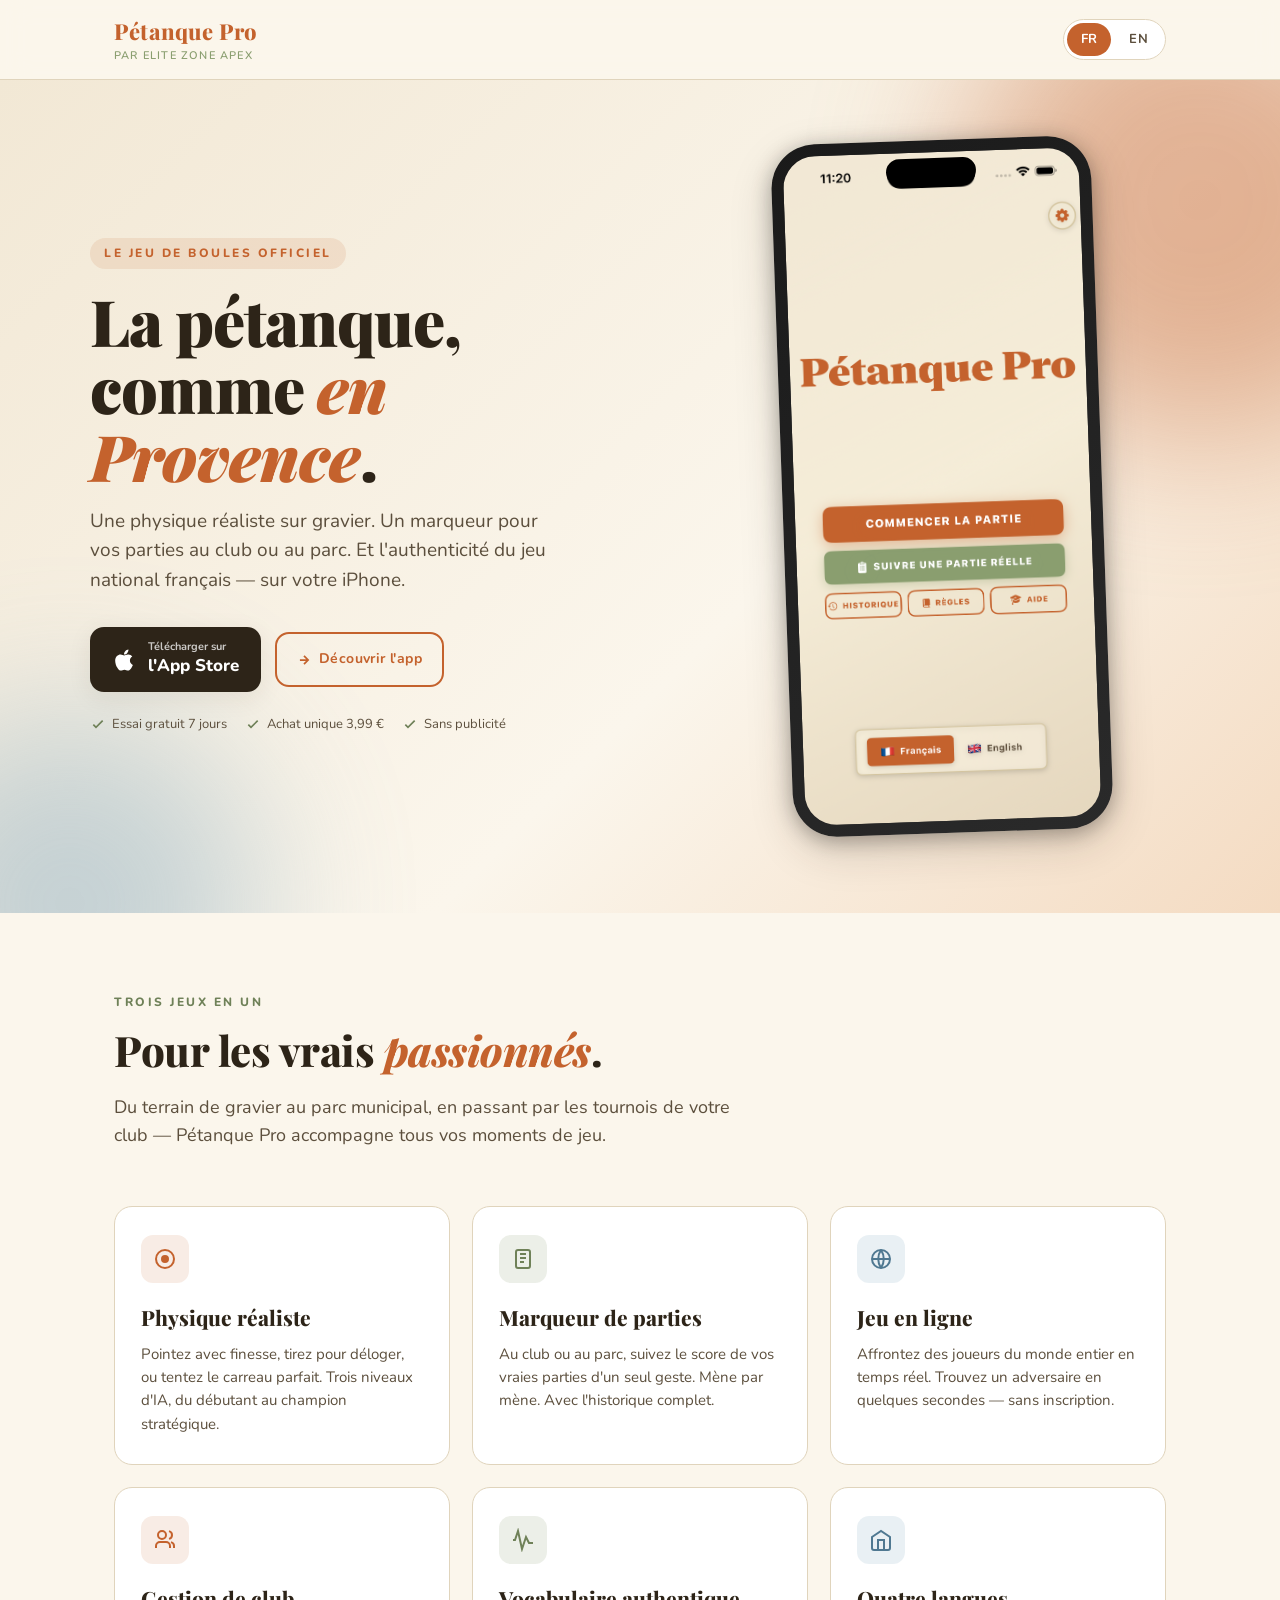
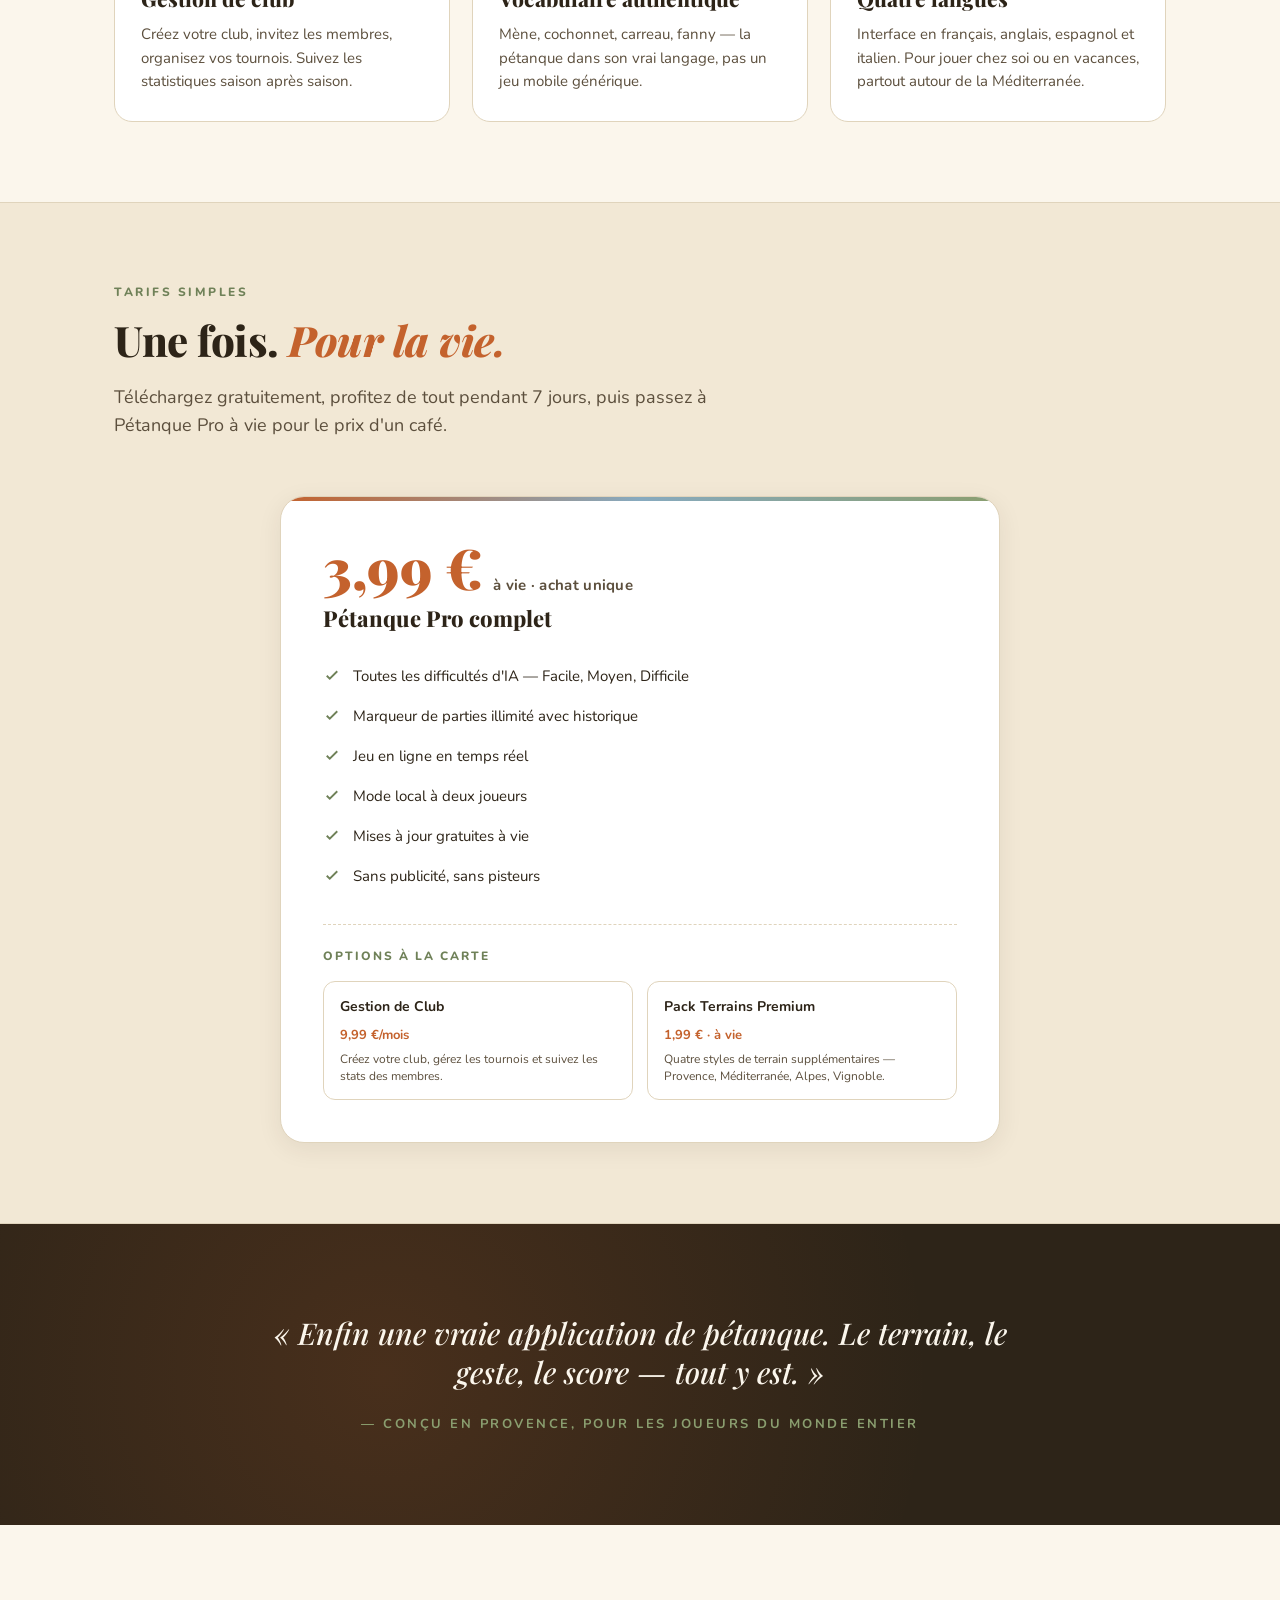
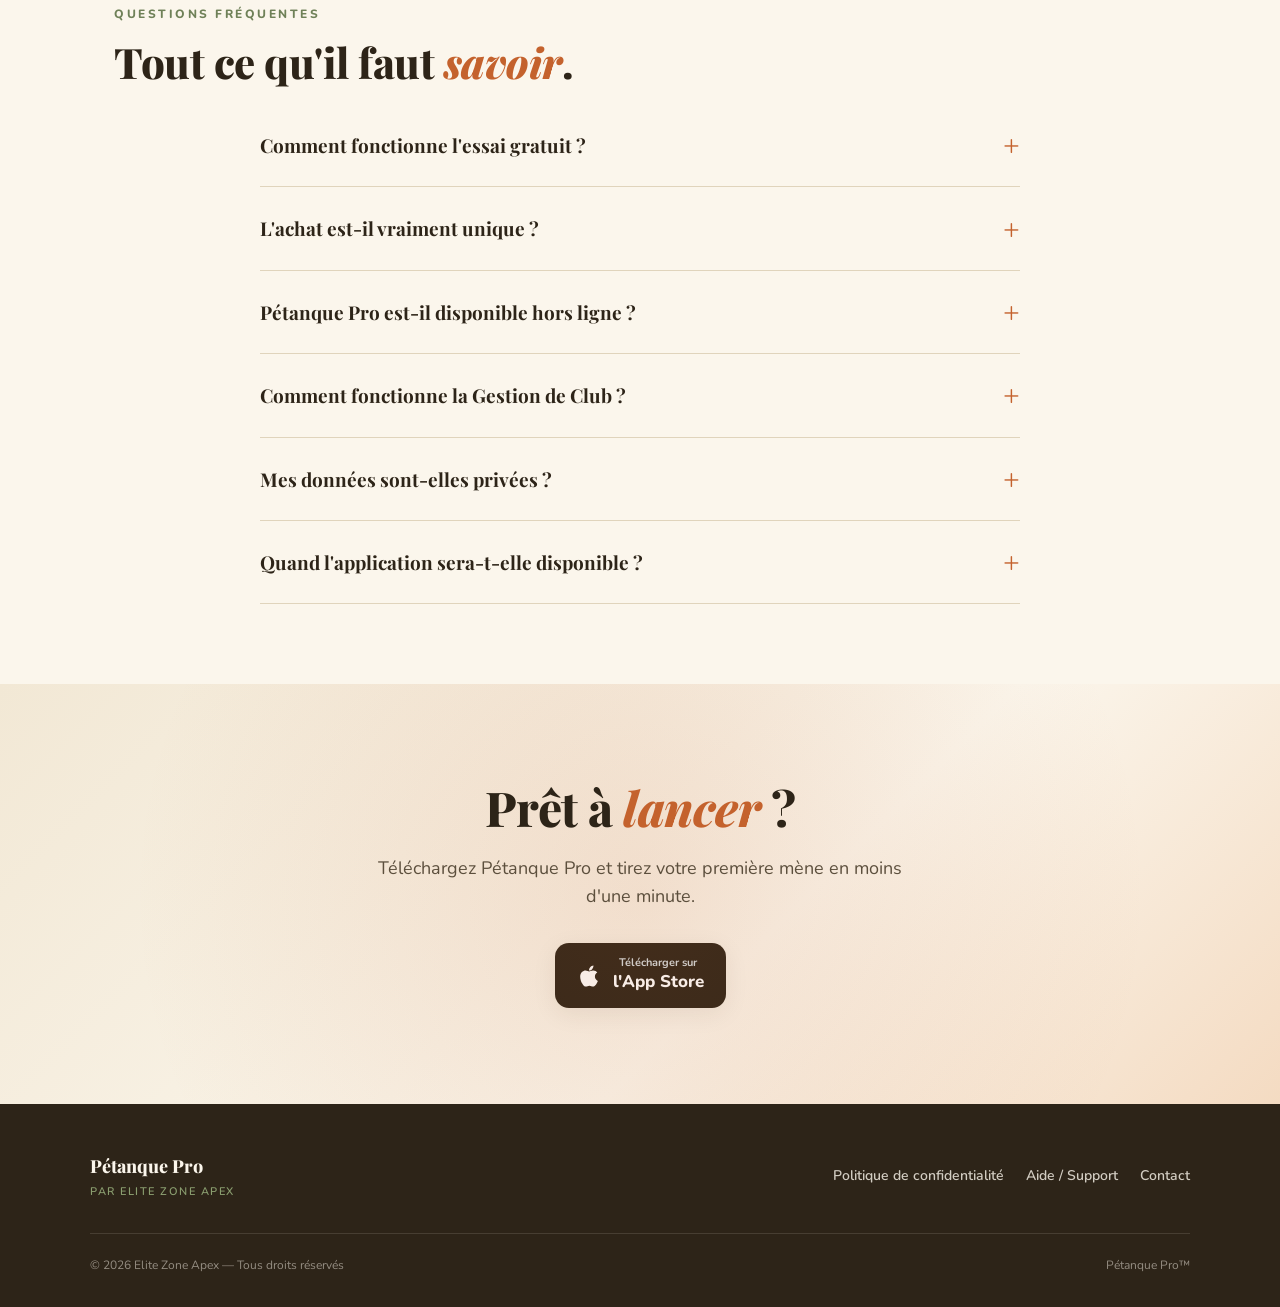
==== commit 54d0a3df: "Add files via upload" ====
--- a/index.html
+++ b/index.html
@@ -1,14 +1,4 @@
 <!DOCTYPE html>
-<html lang="fr">
-<head>
-<meta charset="UTF-8">
-<meta name="viewport" content="width=device-width, initial-scale=1.0">
-<title>Pétanque Pro</title>
-<meta name="description" content="Pétanque Pro — le jeu de boules officiel par Elite Zone Apex.">
-<link rel="stylesheet" href="styles.css">
-</head>
-<body>
-<div class="wrap"><!DOCTYPE html>
 <html lang="fr">
 <head>
 <meta charset="UTF-8">
@@ -498,65 +488,3 @@
 
 </body>
 </html>
-
-  <header class="brand">
-    <div class="logo">Pétanque Pro</div>
-    <div class="by"><span class="by-fr">par</span><span class="by-en" style="display:none;">by</span> Elite Zone Apex</div>
-  </header>
-
-  <nav class="lang">
-    <a href="#fr" id="tab-fr" class="active" onclick="switchLang('fr');return false;">Français</a>
-    <a href="#en" id="tab-en" onclick="switchLang('en');return false;">English</a>
-  </nav>
-
-  <section class="section active" id="fr">
-    <h1>Pétanque Pro</h1>
-    <p class="meta">Le jeu de boules officiel — physique réaliste, marqueur, parties en ligne.</p>
-
-    <h2>Liens</h2>
-    <ul>
-      <li><a href="privacy.html">Politique de confidentialité</a></li>
-      <li><a href="support.html">Aide</a></li>
-      <li>Contact : <a href="mailto:support@elitezoneapex.com">support@elitezoneapex.com</a></li>
-    </ul>
-
-    <h2>Disponible sur l'App Store</h2>
-    <p>Pétanque Pro est une application iOS publiée par Elite Zone Apex. Téléchargez-la depuis l'App Store.</p>
-  </section>
-
-  <section class="section" id="en">
-    <h1>Pétanque Pro</h1>
-    <p class="meta">The official boules game — realistic physics, scorekeeper, online play.</p>
-
-    <h2>Links</h2>
-    <ul>
-      <li><a href="privacy.html#en">Privacy Policy</a></li>
-      <li><a href="support.html#en">Support</a></li>
-      <li>Contact: <a href="mailto:support@elitezoneapex.com">support@elitezoneapex.com</a></li>
-    </ul>
-
-    <h2>Available on the App Store</h2>
-    <p>Pétanque Pro is an iOS app published by Elite Zone Apex. Download it from the App Store.</p>
-  </section>
-
-  <footer>
-    <span>© 2026 Elite Zone Apex</span>
-    <span><a href="mailto:support@elitezoneapex.com">support@elitezoneapex.com</a></span>
-  </footer>
-</div>
-
-<script>
-function switchLang(lang) {
-  document.querySelectorAll('.section').forEach(s => s.classList.remove('active'));
-  document.getElementById(lang).classList.add('active');
-  document.querySelectorAll('nav.lang a').forEach(a => a.classList.remove('active'));
-  document.getElementById('tab-' + lang).classList.add('active');
-  document.querySelectorAll('.by-fr').forEach(e => e.style.display = lang === 'fr' ? '' : 'none');
-  document.querySelectorAll('.by-en').forEach(e => e.style.display = lang === 'en' ? '' : 'none');
-  document.documentElement.lang = lang;
-  history.replaceState(null, '', '#' + lang);
-}
-if (location.hash === '#en') switchLang('en');
-</script>
-</body>
-</html>
--- a/styles.css
+++ b/styles.css
@@ -1,133 +1,729 @@
 :root {
   --terracotta: #C4622D;
+  --terracotta-deep: #A14E1F;
   --sage: #8A9E6F;
+  --sage-deep: #6F8158;
   --cream: #F2E8D5;
   --sky: #87AABF;
   --ink: #2D2418;
+  --ink-light: #5C4F3D;
   --paper: #FBF6EC;
+  --paper-warm: #F4EAD3;
   --rule: #E0D4BC;
+  --shadow-soft: 0 6px 24px rgba(45, 36, 24, 0.08);
+  --shadow-lift: 0 14px 44px rgba(45, 36, 24, 0.18);
+  --gradient-warm: linear-gradient(135deg, #F2E8D5 0%, #FBF6EC 60%, #F4DBC2 100%);
 }
 
 * { box-sizing: border-box; }
-
-html { -webkit-text-size-adjust: 100%; }
+html { -webkit-text-size-adjust: 100%; scroll-behavior: smooth; }
 
 body {
   margin: 0;
-  font-family: -apple-system, BlinkMacSystemFont, "Nunito", "Helvetica Neue", Arial, sans-serif;
+  font-family: "Nunito", -apple-system, BlinkMacSystemFont, "Helvetica Neue", Arial, sans-serif;
   background: var(--paper);
   color: var(--ink);
   line-height: 1.6;
   font-size: 17px;
-}
-
-.wrap {
-  max-width: 720px;
+  overflow-x: hidden;
+}
+
+/* ============ Top nav ============ */
+
+.topnav {
+  position: sticky;
+  top: 0;
+  z-index: 50;
+  backdrop-filter: blur(14px);
+  -webkit-backdrop-filter: blur(14px);
+  background: rgba(251, 246, 236, 0.85);
+  border-bottom: 1px solid var(--rule);
+}
+
+.topnav-inner {
+  max-width: 1100px;
   margin: 0 auto;
-  padding: 32px 24px 80px;
-}
-
-header.brand {
+  padding: 14px 24px;
   display: flex;
   align-items: center;
   justify-content: space-between;
-  border-bottom: 1px solid var(--rule);
-  padding-bottom: 16px;
-  margin-bottom: 32px;
-}
-
-header.brand .logo {
-  font-family: "Playfair Display", "Georgia", serif;
+  gap: 20px;
+}
+
+.brandmark {
+  font-family: "Playfair Display", "Georgia", serif;
+  font-weight: 800;
   font-size: 22px;
   color: var(--terracotta);
+  letter-spacing: 0.2px;
+  text-decoration: none;
+}
+
+.brandmark .by {
+  display: block;
+  font-family: "Nunito", sans-serif;
+  font-weight: 600;
+  font-size: 11px;
+  color: var(--sage);
+  letter-spacing: 1.2px;
+  text-transform: uppercase;
+  margin-top: -2px;
+}
+
+nav.lang {
+  display: flex;
+  gap: 4px;
+  background: white;
+  border: 1px solid var(--rule);
+  border-radius: 999px;
+  padding: 3px;
+}
+
+nav.lang a {
+  padding: 6px 14px;
+  border-radius: 999px;
+  text-decoration: none;
+  color: var(--ink-light);
+  font-size: 13px;
   font-weight: 700;
   letter-spacing: 0.3px;
-}
-
-header.brand .by {
-  font-size: 13px;
-  color: var(--sage);
-}
-
-nav.lang {
-  display: flex;
-  gap: 12px;
-  margin-bottom: 24px;
-}
-
-nav.lang a {
-  display: inline-block;
-  padding: 6px 14px;
-  border: 1px solid var(--rule);
-  border-radius: 999px;
-  text-decoration: none;
-  color: var(--ink);
-  font-size: 14px;
-  background: white;
-}
+  transition: all 0.2s ease;
+}
+
+nav.lang a:hover { color: var(--terracotta); }
 
 nav.lang a.active {
   background: var(--terracotta);
   color: white;
-  border-color: var(--terracotta);
-}
-
-h1 {
-  font-family: "Playfair Display", "Georgia", serif;
-  font-size: 34px;
-  line-height: 1.2;
+}
+
+/* ============ Hero ============ */
+
+.hero {
+  position: relative;
+  background: var(--gradient-warm);
+  padding: 60px 24px 80px;
+  overflow: hidden;
+}
+
+.hero::before, .hero::after {
+  content: "";
+  position: absolute;
+  border-radius: 50%;
+  filter: blur(80px);
+  opacity: 0.45;
+  pointer-events: none;
+}
+
+.hero::before {
+  background: var(--terracotta);
+  width: 480px; height: 480px;
+  top: -120px; right: -160px;
+}
+
+.hero::after {
+  background: var(--sky);
+  width: 380px; height: 380px;
+  bottom: -180px; left: -120px;
+}
+
+.hero-inner {
+  position: relative;
+  z-index: 1;
+  max-width: 1100px;
+  margin: 0 auto;
+  display: grid;
+  grid-template-columns: 1.1fr 1fr;
+  gap: 60px;
+  align-items: center;
+}
+
+.hero-eyebrow {
+  display: inline-block;
+  font-size: 12px;
+  font-weight: 800;
+  letter-spacing: 2.5px;
+  text-transform: uppercase;
+  color: var(--terracotta);
+  background: rgba(196, 98, 45, 0.12);
+  padding: 6px 14px;
+  border-radius: 999px;
+  margin-bottom: 18px;
+}
+
+.hero h1 {
+  font-family: "Playfair Display", "Georgia", serif;
+  font-size: 64px;
+  line-height: 1.05;
+  font-weight: 900;
+  margin: 0 0 18px;
+  color: var(--ink);
+  letter-spacing: -1px;
+}
+
+.hero h1 em {
+  font-style: italic;
+  color: var(--terracotta);
+}
+
+.hero p.lede {
+  font-size: 19px;
+  color: var(--ink-light);
+  max-width: 480px;
+  margin: 0 0 32px;
+  line-height: 1.55;
+}
+
+.cta-row {
+  display: flex;
+  gap: 14px;
+  flex-wrap: wrap;
+  align-items: center;
+  margin-bottom: 22px;
+}
+
+.btn-appstore {
+  display: inline-flex;
+  align-items: center;
+  gap: 12px;
+  padding: 14px 22px;
+  background: var(--ink);
+  color: white;
+  text-decoration: none;
+  border-radius: 14px;
+  font-weight: 700;
+  font-size: 15px;
+  transition: transform 0.2s ease, box-shadow 0.2s ease;
+  box-shadow: var(--shadow-soft);
+}
+
+.btn-appstore:hover { transform: translateY(-2px); box-shadow: var(--shadow-lift); }
+
+.btn-appstore svg { width: 24px; height: 24px; }
+
+.btn-appstore .apl-line { font-size: 11px; opacity: 0.75; line-height: 1; display: block; margin-bottom: 2px; }
+.btn-appstore .apl-name { font-size: 17px; font-weight: 800; line-height: 1; }
+
+.btn-secondary {
+  display: inline-flex;
+  align-items: center;
+  gap: 8px;
+  padding: 14px 20px;
+  border: 2px solid var(--terracotta);
+  color: var(--terracotta);
+  text-decoration: none;
+  border-radius: 14px;
+  font-weight: 700;
+  font-size: 14px;
+  letter-spacing: 0.4px;
+  transition: all 0.2s ease;
+}
+
+.btn-secondary:hover { background: var(--terracotta); color: white; }
+
+.hero-trust {
+  display: flex;
+  gap: 18px;
+  align-items: center;
+  font-size: 13px;
+  color: var(--ink-light);
+  flex-wrap: wrap;
+}
+
+.hero-trust-item {
+  display: inline-flex;
+  align-items: center;
+  gap: 6px;
+}
+
+.hero-trust-item svg { width: 16px; height: 16px; color: var(--sage-deep); flex-shrink: 0; }
+
+.hero-screenshot {
+  position: relative;
+  display: flex;
+  justify-content: center;
+  align-items: center;
+}
+
+.phone-frame {
+  position: relative;
+  width: 100%;
+  max-width: 320px;
+  aspect-ratio: 9 / 19.5;
+  background: linear-gradient(145deg, #1a1a1a, #2a2a2a);
+  border-radius: 44px;
+  padding: 12px;
+  box-shadow: var(--shadow-lift), 0 4px 20px rgba(0,0,0,0.3);
+  transform: rotate(-2deg);
+}
+
+.phone-frame img {
+  width: 100%;
+  height: 100%;
+  object-fit: cover;
+  border-radius: 32px;
+  display: block;
+}
+
+.phone-frame::before {
+  content: "";
+  position: absolute;
+  top: 18px;
+  left: 50%;
+  transform: translateX(-50%);
+  width: 90px;
+  height: 26px;
+  background: #000;
+  border-radius: 14px;
+  z-index: 2;
+}
+
+/* ============ Sections ============ */
+
+section.section {
+  display: none;
+}
+section.section.active {
+  display: block;
+}
+
+.container {
+  max-width: 1100px;
+  margin: 0 auto;
+  padding: 80px 24px;
+}
+
+.eyebrow {
+  display: block;
+  font-size: 12px;
+  font-weight: 800;
+  letter-spacing: 2.5px;
+  text-transform: uppercase;
+  color: var(--sage-deep);
+  margin-bottom: 14px;
+}
+
+h2 {
+  font-family: "Playfair Display", "Georgia", serif;
+  font-size: 42px;
+  line-height: 1.15;
+  font-weight: 800;
+  margin: 0 0 18px;
+  color: var(--ink);
+  letter-spacing: -0.5px;
+}
+
+h2 em { font-style: italic; color: var(--terracotta); }
+
+.section-lede {
+  font-size: 18px;
+  color: var(--ink-light);
+  max-width: 640px;
+  margin: 0 0 56px;
+}
+
+/* ============ Features ============ */
+
+.features-grid {
+  display: grid;
+  grid-template-columns: repeat(auto-fit, minmax(260px, 1fr));
+  gap: 22px;
+}
+
+.feature-card {
+  background: white;
+  border: 1px solid var(--rule);
+  border-radius: 18px;
+  padding: 28px 26px;
+  transition: transform 0.25s ease, box-shadow 0.25s ease;
+}
+
+.feature-card:hover {
+  transform: translateY(-4px);
+  box-shadow: var(--shadow-lift);
+}
+
+.feature-icon {
+  width: 48px;
+  height: 48px;
+  border-radius: 12px;
+  background: rgba(196, 98, 45, 0.12);
+  display: inline-flex;
+  align-items: center;
+  justify-content: center;
+  margin-bottom: 18px;
+  color: var(--terracotta);
+}
+
+.feature-icon svg { width: 24px; height: 24px; }
+
+.feature-card.sage .feature-icon { background: rgba(138, 158, 111, 0.16); color: var(--sage-deep); }
+.feature-card.sky  .feature-icon { background: rgba(135, 170, 191, 0.18); color: #4F7891; }
+
+.feature-card h3 {
+  font-family: "Playfair Display", "Georgia", serif;
+  font-size: 21px;
+  font-weight: 800;
   margin: 0 0 8px;
   color: var(--ink);
 }
 
-.meta {
+.feature-card p {
+  font-size: 15px;
+  color: var(--ink-light);
+  line-height: 1.55;
+  margin: 0;
+}
+
+/* ============ Pricing ============ */
+
+.pricing {
+  background: var(--cream);
+  border-top: 1px solid var(--rule);
+  border-bottom: 1px solid var(--rule);
+}
+
+.pricing-card {
+  background: white;
+  border: 1px solid var(--rule);
+  border-radius: 24px;
+  padding: 42px;
+  max-width: 720px;
+  margin: 0 auto;
+  box-shadow: var(--shadow-soft);
+  position: relative;
+  overflow: hidden;
+}
+
+.pricing-card::before {
+  content: "";
+  position: absolute;
+  top: 0; left: 0; right: 0;
+  height: 4px;
+  background: linear-gradient(90deg, var(--terracotta), var(--sky), var(--sage));
+}
+
+.pricing-headline {
+  display: flex;
+  align-items: baseline;
+  gap: 10px;
+  margin-bottom: 4px;
+}
+
+.pricing-headline .price {
+  font-family: "Playfair Display", "Georgia", serif;
+  font-size: 56px;
+  font-weight: 900;
+  color: var(--terracotta);
+  line-height: 1;
+}
+
+.pricing-headline .for-life {
+  font-size: 15px;
+  font-weight: 700;
+  color: var(--ink-light);
+  letter-spacing: 0.3px;
+}
+
+.pricing-card h3 {
+  font-family: "Playfair Display", "Georgia", serif;
+  font-size: 22px;
+  font-weight: 800;
+  color: var(--ink);
+  margin: 0 0 20px;
+}
+
+.pricing-list {
+  list-style: none;
+  padding: 0;
+  margin: 0 0 28px;
+}
+
+.pricing-list li {
+  display: flex;
+  align-items: flex-start;
+  gap: 12px;
+  padding: 8px 0;
+  font-size: 15px;
+  color: var(--ink);
+}
+
+.pricing-list li svg {
+  width: 18px;
+  height: 18px;
+  color: var(--sage-deep);
+  flex-shrink: 0;
+  margin-top: 2px;
+}
+
+.addons {
+  border-top: 1px dashed var(--rule);
+  padding-top: 22px;
+}
+
+.addons h4 {
+  font-size: 12px;
+  font-weight: 800;
+  letter-spacing: 2px;
+  text-transform: uppercase;
+  color: var(--sage-deep);
+  margin: 0 0 14px;
+}
+
+.addons-list {
+  display: grid;
+  grid-template-columns: repeat(auto-fit, minmax(200px, 1fr));
+  gap: 14px;
+}
+
+.addon {
+  border: 1px solid var(--rule);
+  border-radius: 12px;
+  padding: 14px 16px;
+}
+
+.addon .addon-name {
+  font-weight: 700;
+  font-size: 14px;
+  color: var(--ink);
+  display: block;
+  margin-bottom: 2px;
+}
+
+.addon .addon-price {
+  font-size: 13px;
+  color: var(--terracotta);
+  font-weight: 700;
+}
+
+.addon .addon-desc {
+  display: block;
+  font-size: 12px;
+  color: var(--ink-light);
+  margin-top: 4px;
+  line-height: 1.4;
+}
+
+/* ============ Pull-quote ============ */
+
+.quote-band {
+  background: var(--ink);
+  color: var(--paper);
+  position: relative;
+  overflow: hidden;
+}
+
+.quote-band::before {
+  content: "";
+  position: absolute;
+  inset: 0;
+  background: radial-gradient(circle at 30% 50%, rgba(196, 98, 45, 0.18), transparent 60%);
+  pointer-events: none;
+}
+
+.quote-band .container {
+  position: relative;
+  text-align: center;
+  padding: 90px 24px;
+}
+
+.quote-band blockquote {
+  font-family: "Playfair Display", "Georgia", serif;
+  font-style: italic;
+  font-size: 30px;
+  line-height: 1.3;
+  font-weight: 500;
+  margin: 0 0 22px;
+  max-width: 760px;
+  margin-left: auto;
+  margin-right: auto;
+  color: var(--paper);
+}
+
+.quote-band cite {
+  display: block;
+  font-style: normal;
+  font-size: 13px;
+  letter-spacing: 2.5px;
+  text-transform: uppercase;
   color: var(--sage);
+  font-weight: 700;
+}
+
+/* ============ FAQ ============ */
+
+.faq-list {
+  max-width: 760px;
+  margin: 0 auto;
+}
+
+details.faq-item {
+  border-bottom: 1px solid var(--rule);
+  padding: 22px 0;
+}
+
+details.faq-item summary {
+  cursor: pointer;
+  list-style: none;
+  font-family: "Playfair Display", "Georgia", serif;
+  font-size: 19px;
+  font-weight: 700;
+  color: var(--ink);
+  display: flex;
+  align-items: center;
+  justify-content: space-between;
+  gap: 16px;
+  padding: 4px 0;
+}
+
+details.faq-item summary::-webkit-details-marker { display: none; }
+
+details.faq-item summary::after {
+  content: "+";
+  font-family: "Nunito", sans-serif;
+  font-size: 28px;
+  font-weight: 300;
+  color: var(--terracotta);
+  line-height: 1;
+  transition: transform 0.2s ease;
+  flex-shrink: 0;
+}
+
+details.faq-item[open] summary::after {
+  transform: rotate(45deg);
+}
+
+details.faq-item .faq-answer {
+  padding-top: 12px;
+  font-size: 16px;
+  color: var(--ink-light);
+  line-height: 1.6;
+}
+
+/* ============ Final CTA ============ */
+
+.final-cta {
+  text-align: center;
+  background: var(--gradient-warm);
+  padding: 96px 24px;
+  position: relative;
+  overflow: hidden;
+}
+
+.final-cta::before {
+  content: "";
+  position: absolute;
+  inset: -40px;
+  background: radial-gradient(circle at center, rgba(196, 98, 45, 0.15), transparent 70%);
+  pointer-events: none;
+}
+
+.final-cta h2 {
+  position: relative;
+  font-size: 48px;
+  margin-bottom: 18px;
+}
+
+.final-cta p {
+  position: relative;
+  color: var(--ink-light);
+  max-width: 540px;
+  margin: 0 auto 32px;
+  font-size: 18px;
+}
+
+/* ============ Footer ============ */
+
+footer.site-footer {
+  background: var(--ink);
+  color: var(--paper);
+  padding: 48px 24px 32px;
+}
+
+.footer-inner {
+  max-width: 1100px;
+  margin: 0 auto;
+  display: flex;
+  justify-content: space-between;
+  flex-wrap: wrap;
+  gap: 24px;
+  align-items: center;
+}
+
+.footer-brand {
+  font-family: "Playfair Display", "Georgia", serif;
+  font-weight: 800;
+  font-size: 18px;
+  color: var(--paper);
+}
+
+.footer-brand .by {
+  display: block;
+  font-family: "Nunito", sans-serif;
+  font-weight: 600;
+  font-size: 11px;
+  color: var(--sage);
+  letter-spacing: 1.5px;
+  text-transform: uppercase;
+  margin-top: 2px;
+}
+
+.footer-links {
+  display: flex;
+  gap: 22px;
+  flex-wrap: wrap;
+}
+
+.footer-links a {
+  color: var(--paper);
+  text-decoration: none;
   font-size: 14px;
-  margin-bottom: 28px;
-}
-
-h2 {
-  font-family: "Playfair Display", "Georgia", serif;
-  font-size: 22px;
-  margin-top: 36px;
-  margin-bottom: 10px;
-  color: var(--terracotta);
-}
-
-h3 {
-  font-size: 17px;
-  margin-top: 20px;
-  margin-bottom: 6px;
-  color: var(--ink);
-}
-
-p, ul { margin: 0 0 14px; }
-ul { padding-left: 22px; }
-li { margin-bottom: 6px; }
-
-a { color: var(--terracotta); }
-
-strong { color: var(--ink); }
-
-footer {
-  margin-top: 64px;
-  padding-top: 20px;
-  border-top: 1px solid var(--rule);
-  font-size: 13px;
-  color: var(--sage);
+  font-weight: 600;
+  opacity: 0.8;
+  transition: opacity 0.2s ease;
+}
+
+.footer-links a:hover { opacity: 1; color: var(--cream); }
+
+.footer-base {
+  max-width: 1100px;
+  margin: 32px auto 0;
+  padding-top: 22px;
+  border-top: 1px solid rgba(251, 246, 236, 0.12);
+  font-size: 12px;
+  color: rgba(251, 246, 236, 0.5);
   display: flex;
   justify-content: space-between;
   flex-wrap: wrap;
   gap: 12px;
 }
 
-footer a { color: var(--sage); }
-
-.section { display: none; }
-.section.active { display: block; }
-
-@media (max-width: 480px) {
-  h1 { font-size: 28px; }
-  h2 { font-size: 19px; }
-  .wrap { padding: 24px 18px 60px; }
-}
+/* ============ Responsive ============ */
+
+@media (max-width: 880px) {
+  .hero-inner {
+    grid-template-columns: 1fr;
+    gap: 40px;
+    text-align: center;
+  }
+  .hero p.lede { margin-left: auto; margin-right: auto; }
+  .cta-row, .hero-trust { justify-content: center; }
+  .hero-eyebrow { margin: 0 auto 18px; }
+  .phone-frame { max-width: 280px; margin: 0 auto; }
+  .hero h1 { font-size: 48px; }
+}
+
+@media (max-width: 600px) {
+  .container { padding: 56px 18px; }
+  .hero { padding: 40px 18px 60px; }
+  .hero h1 { font-size: 38px; }
+  .hero p.lede { font-size: 16px; }
+  h2 { font-size: 30px; }
+  .quote-band blockquote { font-size: 22px; }
+  .pricing-card { padding: 28px 22px; }
+  .pricing-headline .price { font-size: 44px; }
+  .final-cta h2 { font-size: 32px; }
+  .topnav-inner { padding: 12px 16px; }
+  .brandmark { font-size: 18px; }
+  nav.lang a { padding: 5px 11px; font-size: 12px; }
+}
